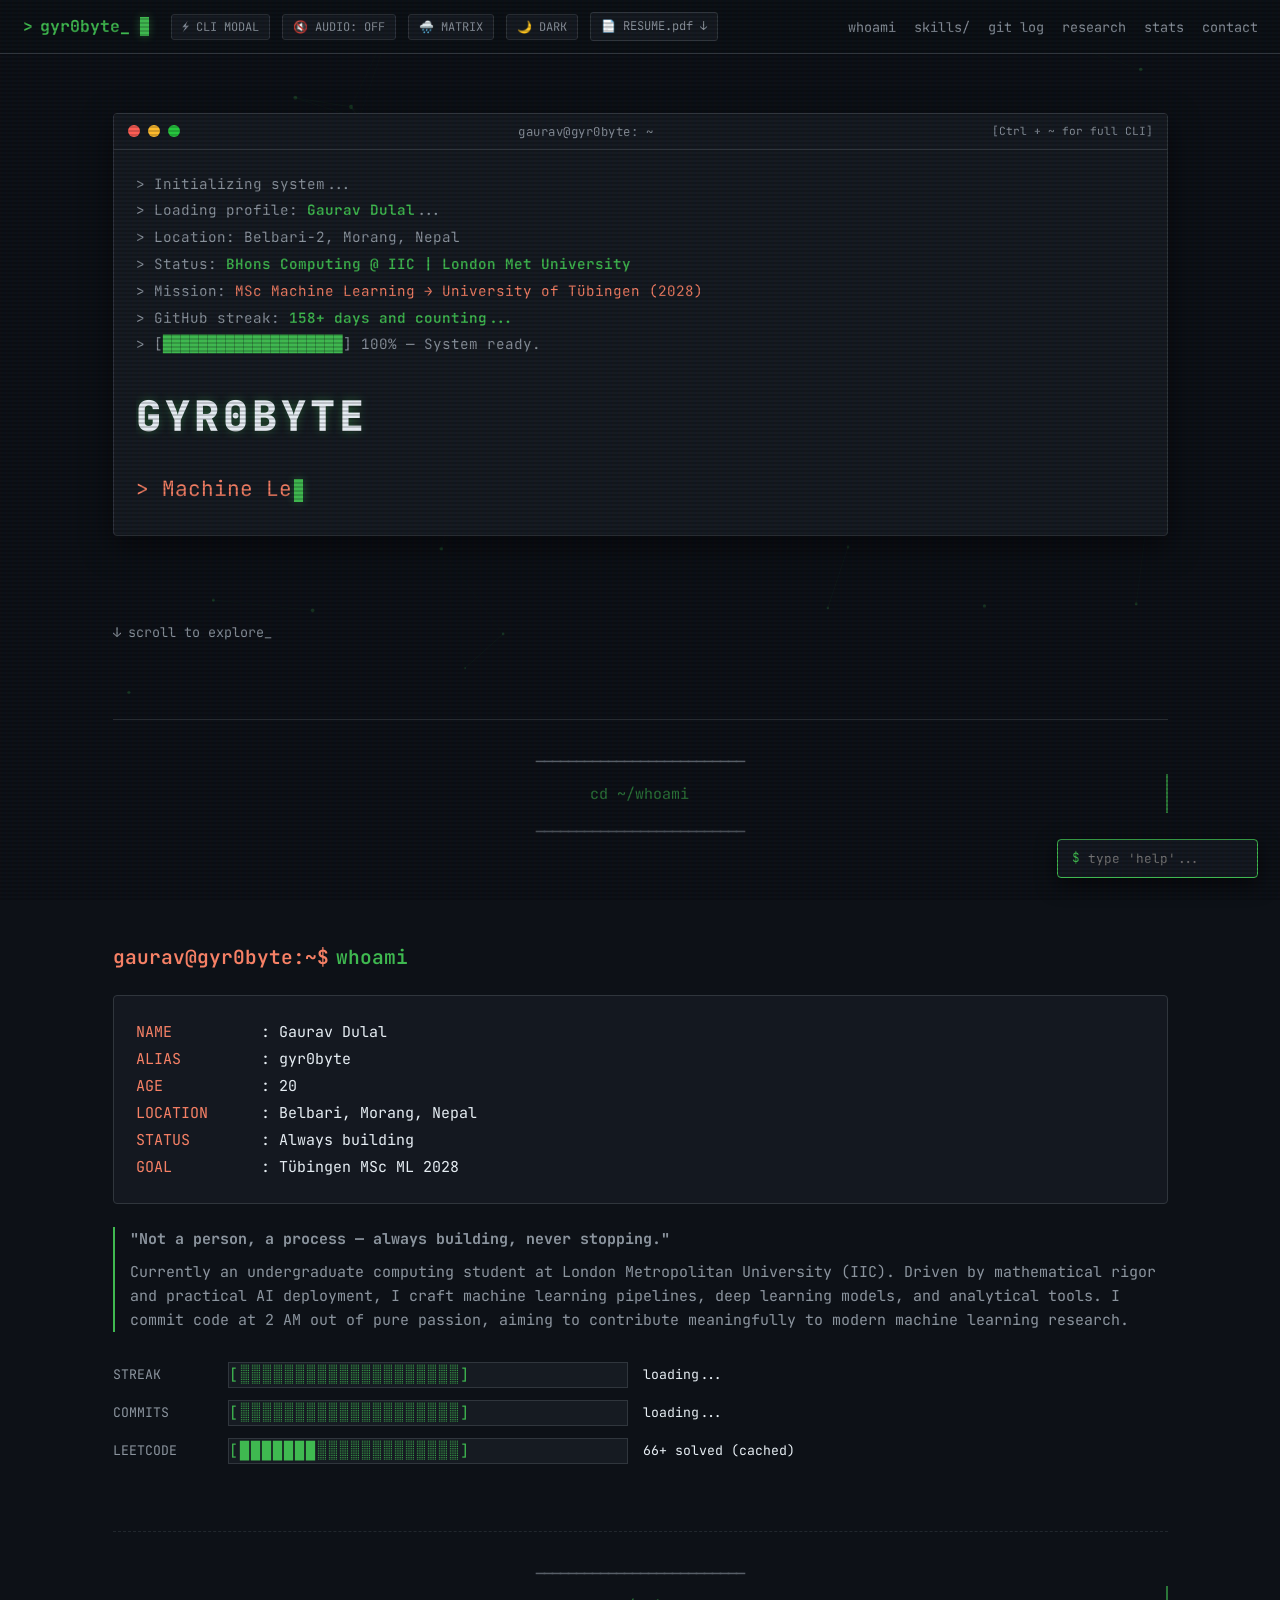
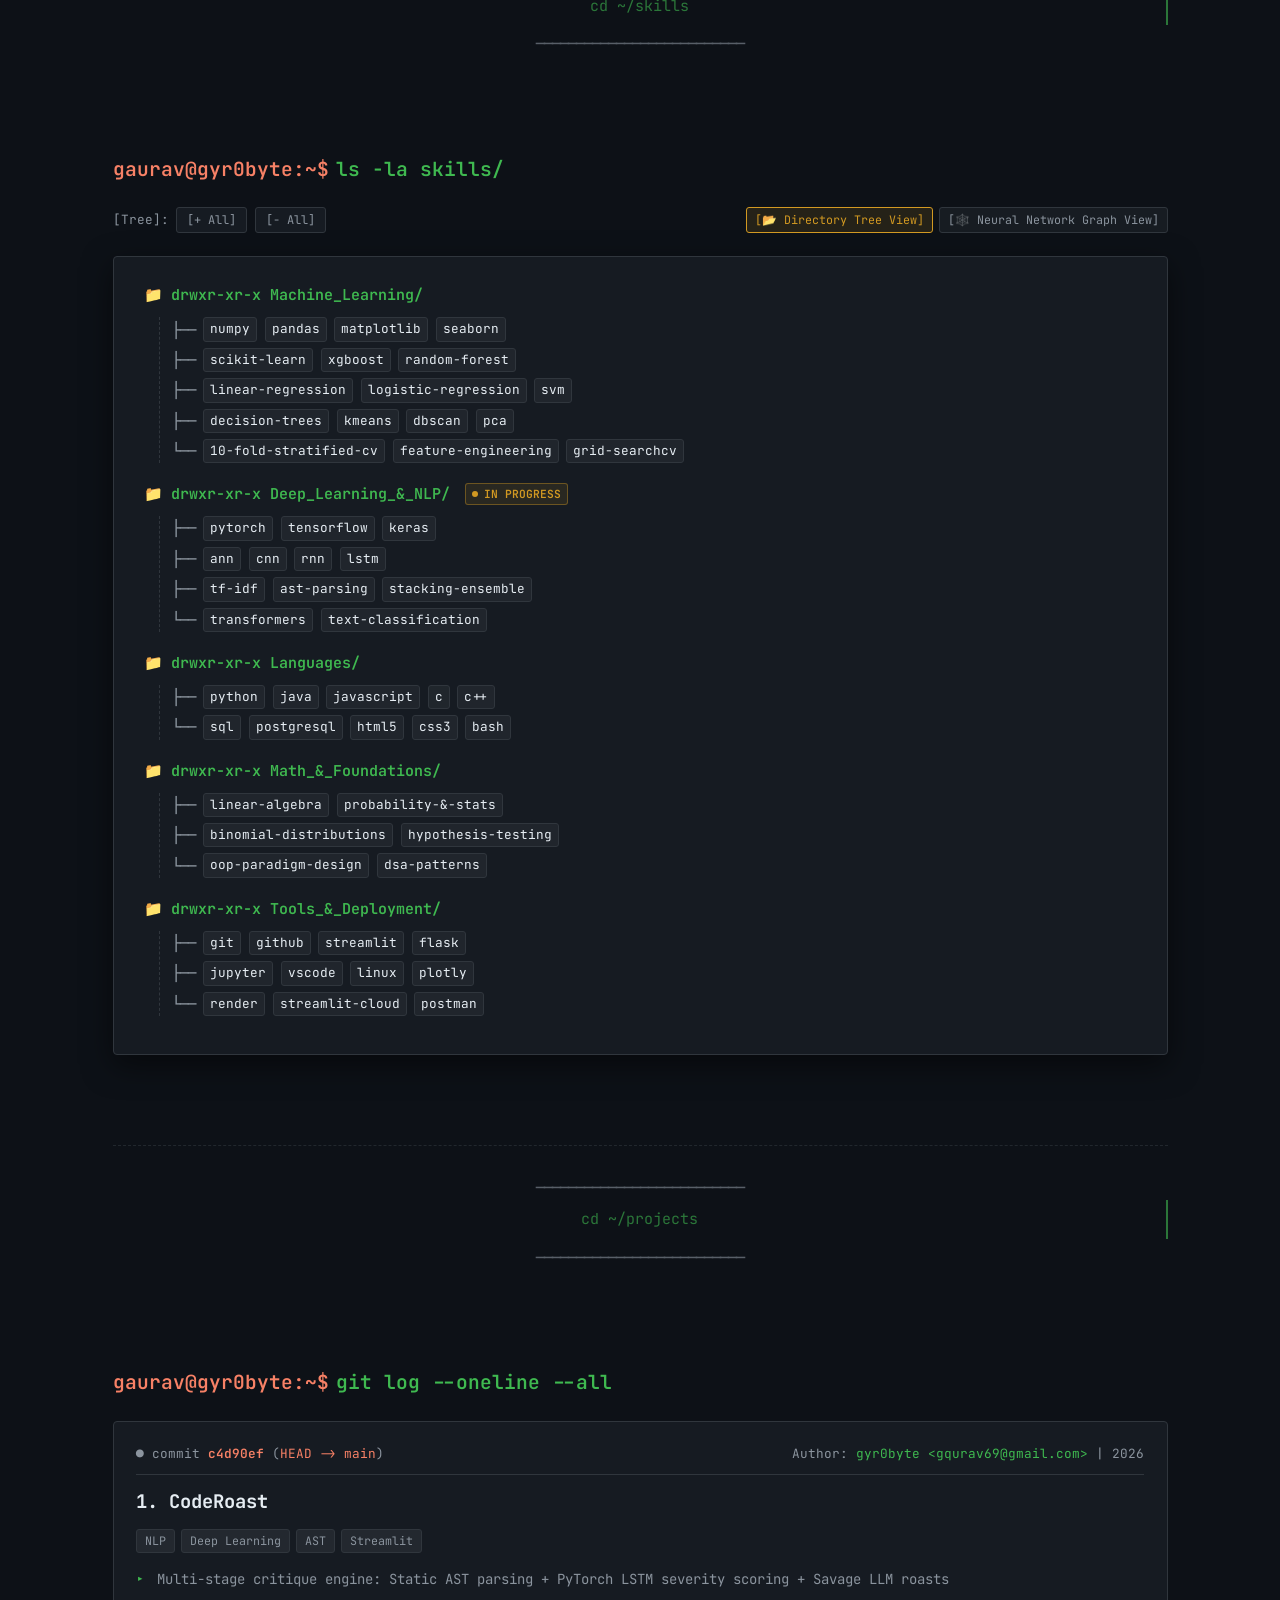
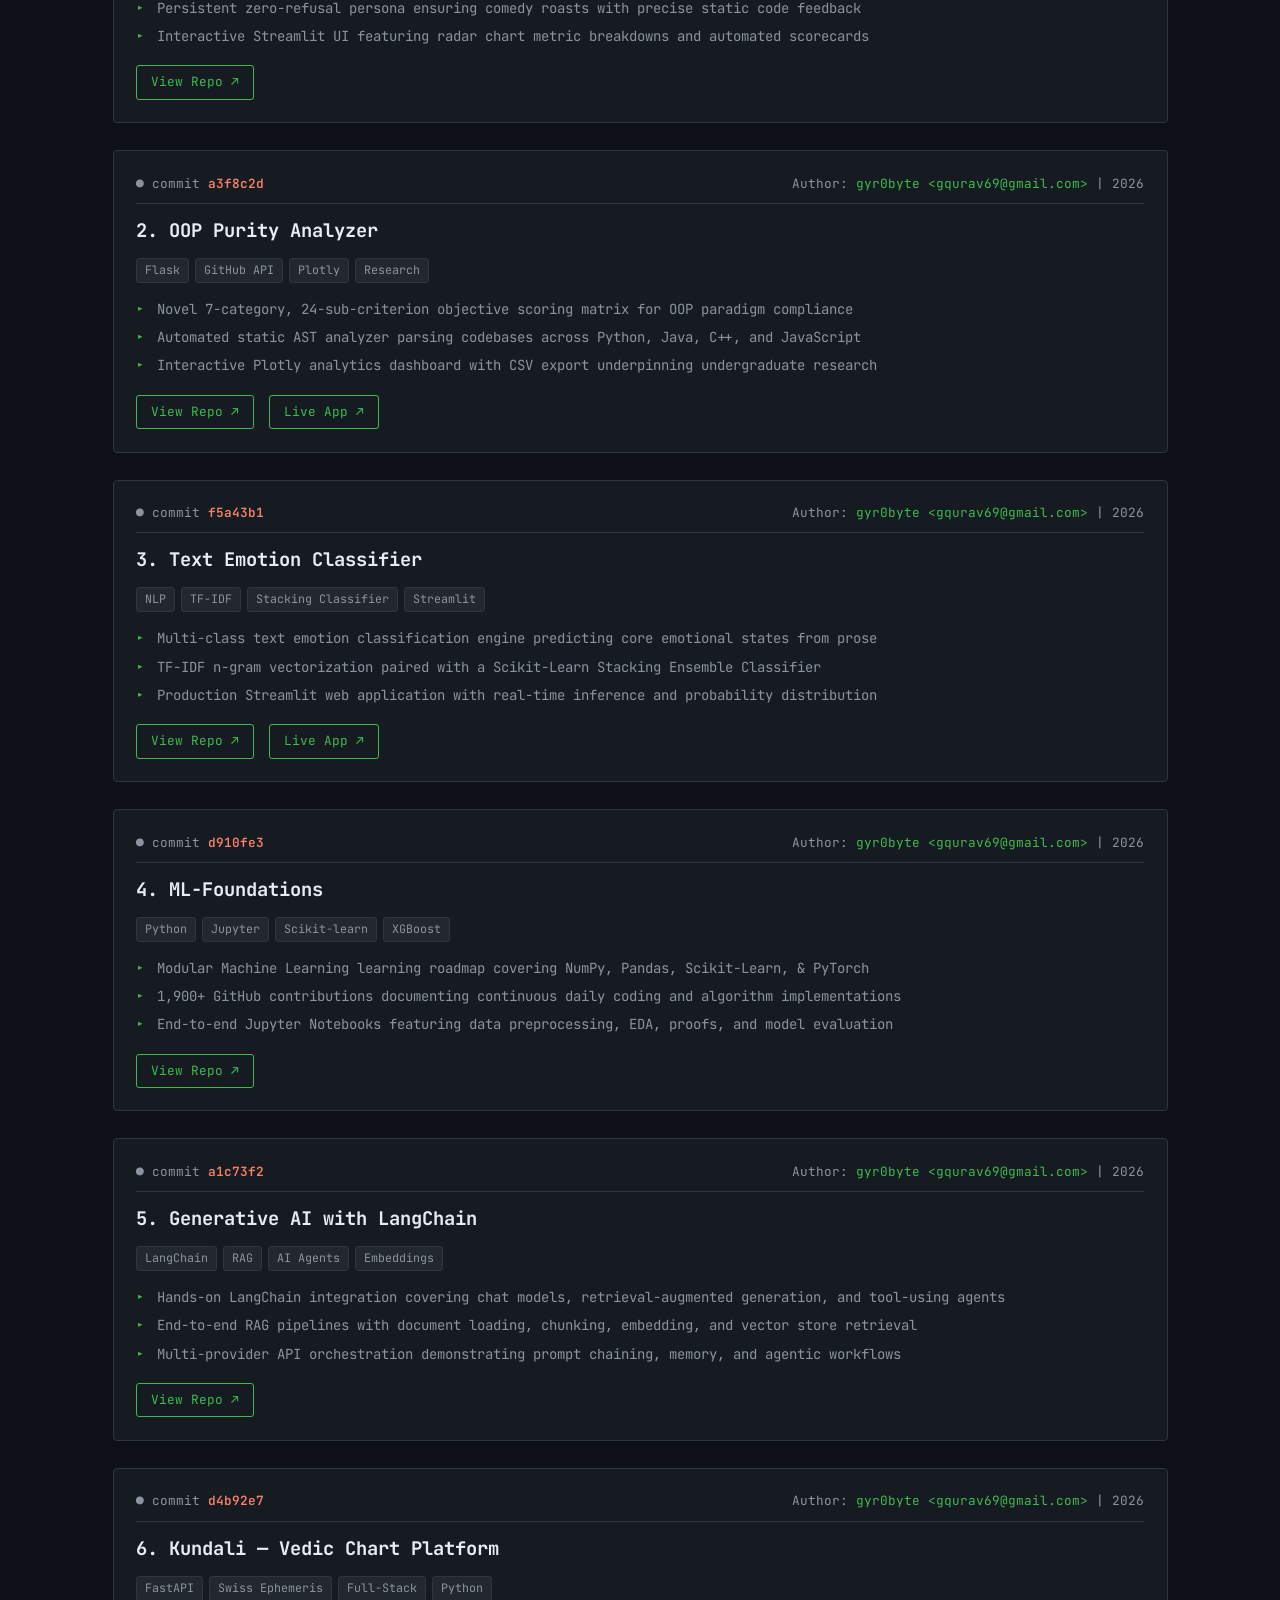
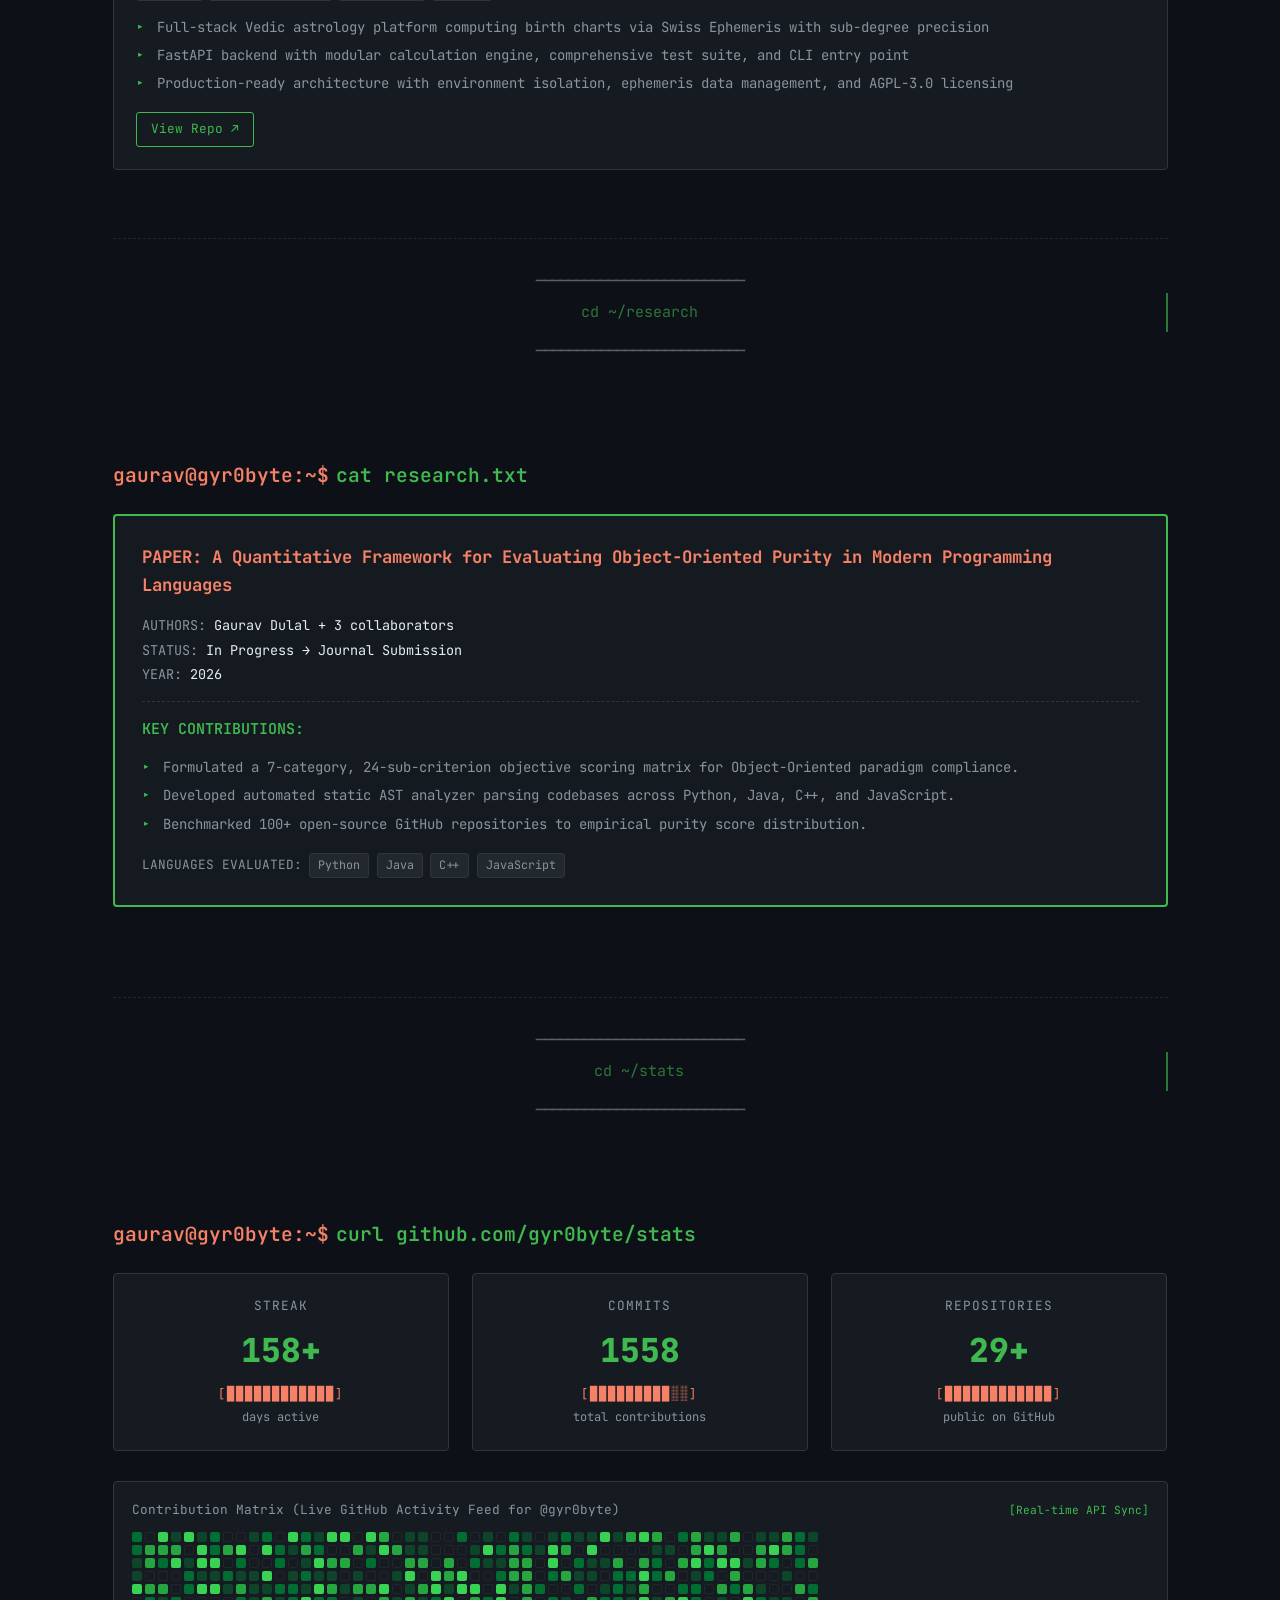
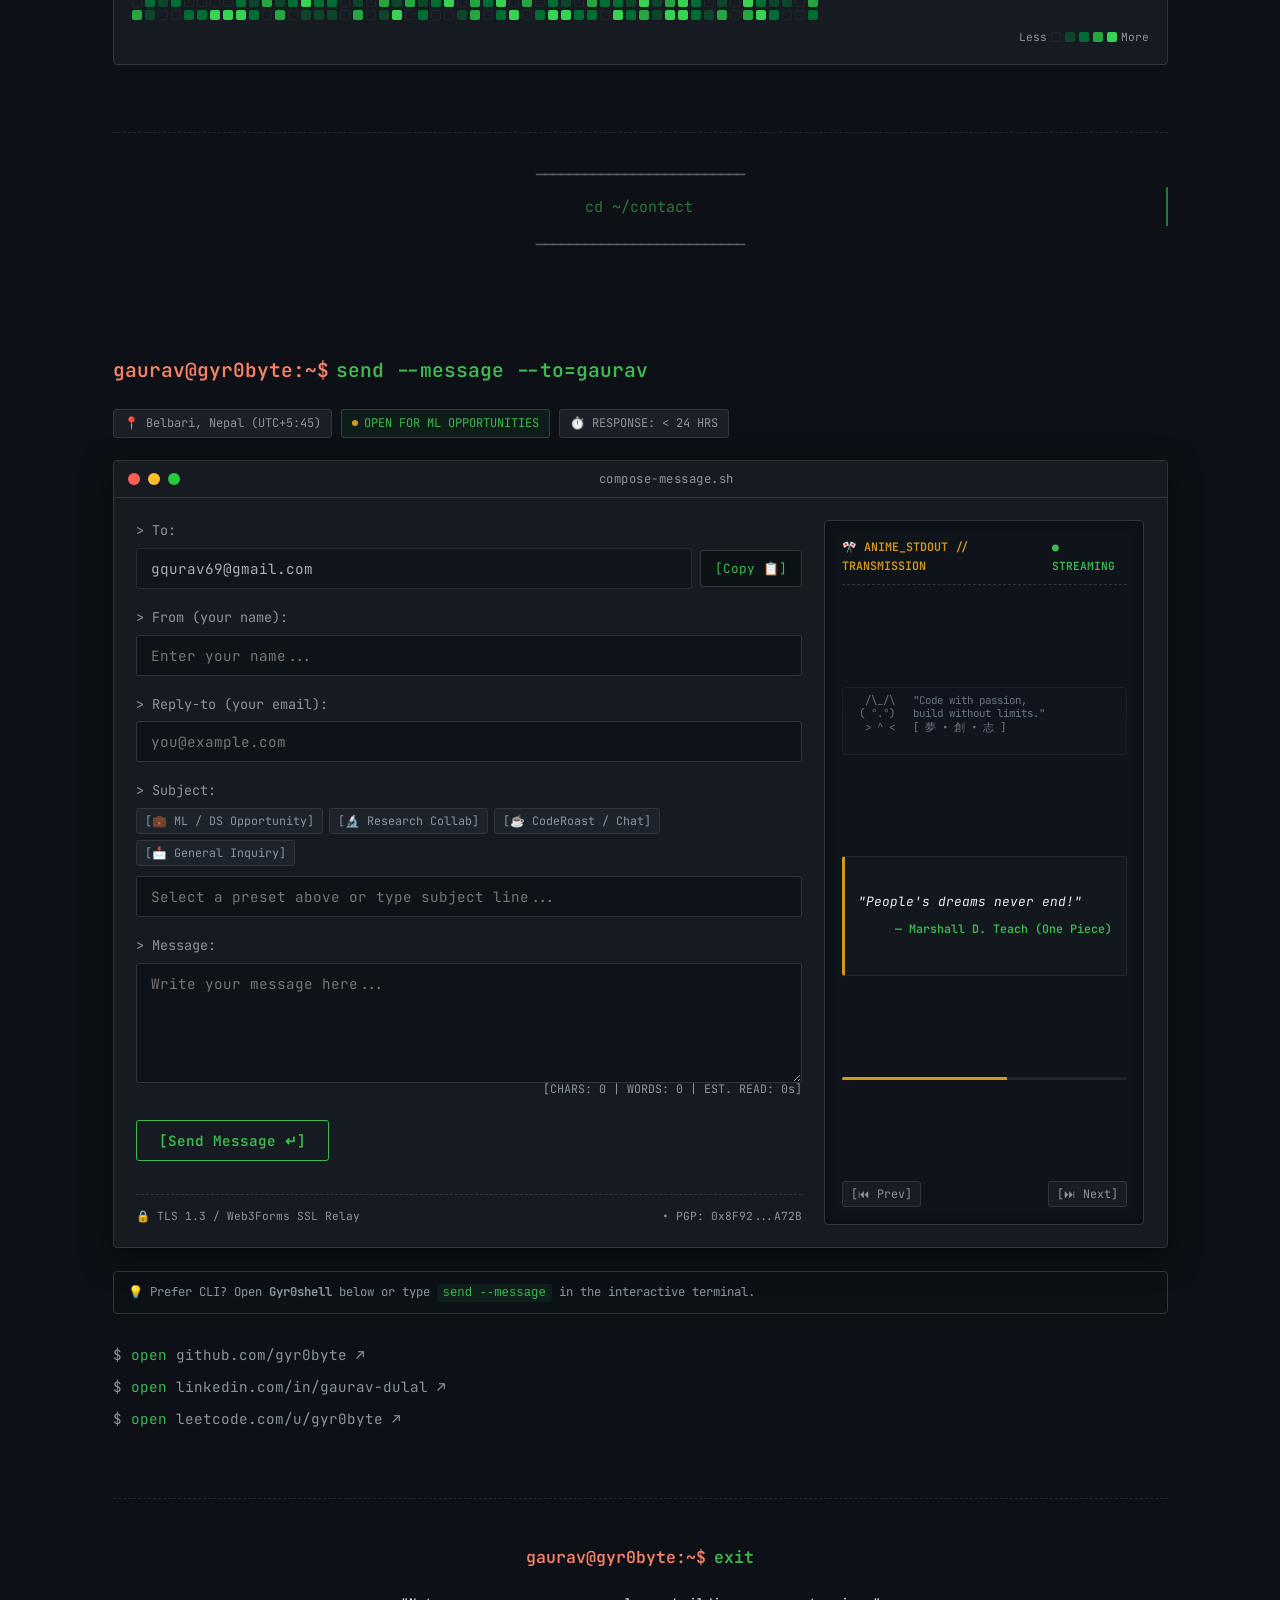
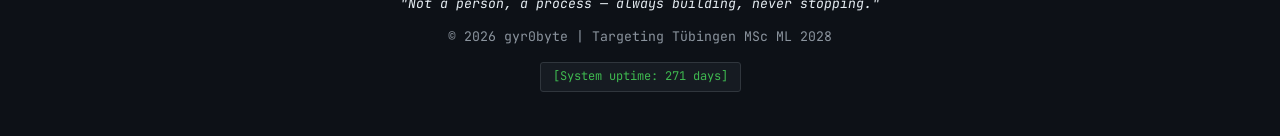
==== index.html @ c27dc35f "feat: add theme toggle buttons, dynamic age, and featured project classes in index.html" ====
﻿<!DOCTYPE html>
<html lang="en">
<head>
    <meta charset="UTF-8">
    <meta name="viewport" content="width=device-width, initial-scale=1.0">
    <title>Gaurav Dulal (gyr0byte) | Machine Learning Engineer & Researcher</title>
    <meta name="description" content="Modular Terminal/CLI Portfolio of Gaurav Dulal (gyr0byte) — Machine Learning Engineer & Researcher targeting Tübingen MSc ML 2028.">
    <meta name="author" content="Gaurav Dulal">

    <!-- Favicon -->
    <link rel="icon" type="image/svg+xml" href="assets/favicon.svg">

    <!-- Canonical URL -->
    <link rel="canonical" href="https://www.sirjan-dulal.com.np/">

    <!-- Open Graph / Social Meta Tags -->
    <meta property="og:type" content="website">
    <meta property="og:url" content="https://www.sirjan-dulal.com.np/">
    <meta property="og:title" content="Gaurav Dulal (gyr0byte) | Machine Learning Engineer & Researcher">
    <meta property="og:description" content="Modular Terminal/CLI Portfolio of Gaurav Dulal (gyr0byte) — Machine Learning Engineer & Researcher targeting Tübingen MSc ML 2028.">
    <meta property="og:image" content="https://www.sirjan-dulal.com.np/assets/og-preview.png">
    <meta property="og:image:width" content="1200">
    <meta property="og:image:height" content="630">

    <meta name="twitter:card" content="summary_large_image">
    <meta name="twitter:title" content="Gaurav Dulal (gyr0byte) | Machine Learning Engineer & Researcher">
    <meta name="twitter:description" content="Modular Terminal/CLI Portfolio of Gaurav Dulal (gyr0byte) — Machine Learning Engineer & Researcher targeting Tübingen MSc ML 2028.">
    <meta name="twitter:image" content="https://www.sirjan-dulal.com.np/assets/og-preview.png">
    <!-- Google Fonts -->
    <link rel="preconnect" href="https://fonts.googleapis.com">
    <link rel="preconnect" href="https://fonts.gstatic.com" crossorigin>
    <link href="https://fonts.googleapis.com/css2?family=Fira+Code:wght@300;400;500;600;700&family=JetBrains+Mono:wght@300;400;500;600;700;800&display=swap" rel="stylesheet">

    <!-- Modular CSS Stylesheets -->
    <link rel="stylesheet" href="css/main.css">

    <!-- JSON-LD Structured Data (Schema.org Person) for Google Knowledge Graph & AI Crawlers -->
    <script type="application/ld+json">
    {
      "@context": "https://schema.org",
      "@type": "Person",
      "name": "Gaurav Dulal",
      "alternateName": "gyr0byte",
      "url": "https://www.sirjan-dulal.com.np/",
      "image": "https://www.sirjan-dulal.com.np/assets/og-preview.png",
      "jobTitle": "Machine Learning Engineer & Researcher",
      "worksFor": {
        "@type": "EducationalOrganization",
        "name": "Itahari International College / London Metropolitan University"
      },
      "almaMater": {
        "@type": "EducationalOrganization",
        "name": "London Metropolitan University"
      },
      "sameAs": [
        "https://www.sirjan-dulal.com.np/",
        "https://github.com/gyr0byte",
        "https://linkedin.com/in/gaurav-dulal"
      ],
      "knowsAbout": [
        "Machine Learning",
        "Deep Learning",
        "Natural Language Processing",
        "PyTorch",
        "Python",
        "Scikit-Learn",
        "Stacking Ensembles",
        "Abstract Syntax Tree Parsing",
        "Object-Oriented Programming Purity Analysis"
      ],
      "knowsLanguage": ["English", "Nepali"],
      "description": "Gaurav Dulal (gyr0byte) is a Machine Learning Engineer and Researcher targeting the MSc Machine Learning program at the University of Tübingen (2028)."
    }
    </script>
</head>
<body>

    <!-- CRT Scanline Effect Overlay -->
    <div class="scanlines"></div>

    <!-- Canvas Layer for Matrix Digital Rain -->
    <canvas id="matrixCanvas"></canvas>

    <!-- Mouse Crosshair Follower -->
    <div class="cursor-follower" id="cursorFollower"></div>

    <!-- Navigation Header -->
    <header class="nav-header">
        <div class="nav-left">
            <a href="#hero" class="nav-logo">
                <span>&gt;</span> gyr0byte_<span class="blink-cursor"></span>
            </a>

            <!-- Extra Navigation Controls -->
            <div class="nav-controls">
                <button class="nav-btn" onclick="toggleTerminalModal()" title="Press Ctrl + ~">
                    ⚡ CLI MODAL
                </button>
                <button class="nav-btn" id="soundToggleBtn" onclick="toggleAudio()">
                    🔇 AUDIO: OFF
                </button>
                <button class="nav-btn" onclick="toggleMatrix()">
                    🌧️ MATRIX
                </button>
                <button class="nav-btn" id="themeToggleBtn" onclick="toggleThemeMode()" title="Toggle Light/Dark">
                    🌙 DARK
                </button>
                <a href="resume/Gaurav_Dulal_Resume.pdf" target="_blank" class="nav-btn" style="text-decoration: none;">
                    📄 RESUME.pdf ↓
                </a>
            </div>
        </div>

        <button class="nav-toggle" id="navToggle" aria-label="Toggle navigation">≡ MENU</button>

        <ul class="nav-links" id="navLinks">
            <!-- Mobile Extra Controls (hidden on desktop) -->
            <li class="mobile-nav-controls" style="display: none;">
                <button class="nav-btn" onclick="toggleTerminalModal()">⚡ CLI</button>
                <button class="nav-btn" id="soundToggleBtnMobile" onclick="toggleAudio()">🔇 AUDIO</button>
                <button class="nav-btn" onclick="toggleMatrix()">🌧️ MATRIX</button>
                <button class="nav-btn" id="themeToggleBtnMobile" onclick="toggleThemeMode()">🌙 THEME</button>
                <a href="resume/Gaurav_Dulal_Resume.pdf" target="_blank" class="nav-btn" style="text-decoration: none;">📄 RESUME</a>
            </li>
            <li><a href="#whoami" class="active">whoami</a></li>
            <li><a href="#skills">skills/</a></li>
            <li><a href="#projects">git log</a></li>
            <li><a href="#research">research</a></li>
            <li><a href="#stats">stats</a></li>
            <li><a href="#contact">contact</a></li>
        </ul>
    </header>

    <main class="container">

        <!-- SECTION 1: HERO / BOOT SEQUENCE -->
        <section id="hero">
            <canvas id="particleCanvas" style="position: absolute; top: 0; left: 0; width: 100%; height: 100%; z-index: -1; pointer-events: none; opacity: 0.6;"></canvas>
            <div class="terminal-window">
                <div class="terminal-header">
                    <div class="terminal-dots">
                        <span class="dot red" onclick="toggleTerminalModal()" title="Launch Terminal Modal"></span>
                        <span class="dot yellow" onclick="toggleMatrix()" title="Toggle Matrix Rain"></span>
                        <span class="dot green" onclick="toggleAudio()" title="Toggle Sound"></span>
                    </div>
                    <span class="terminal-title">gaurav@gyr0byte: ~</span>
                    <span class="cli-hint" style="font-size: 0.75rem; color: var(--secondary-text);">[Ctrl + ~ for full CLI]</span>
                </div>
                <div class="terminal-body">
                    <!-- Boot Sequence Output -->
                    <div class="boot-sequence" id="bootSequence">
                        <!-- Boot sequence lines populated dynamically via JS -->
                    </div>

                    <!-- SEO: Visually-hidden semantic H1 for crawlers & AI models -->
                    <h1 class="sr-only">Gaurav Dulal (gyr0byte) — Machine Learning Engineer & Researcher from Belbari, Nepal</h1>

                    <!-- ASCII Glitch Header (decorative, visible to users) -->
                    <div class="ascii-banner-container" id="asciiContainer" style="display: none;">
                        <span class="glitch-title" aria-hidden="true" data-text="GYR0BYTE">GYR0BYTE</span>
                    </div>

                    <!-- Dynamic Role Switcher -->
                    <div class="role-wrapper" id="roleWrapper" style="display: none;">
                        <span class="prompt-symbol">&gt; </span><span id="roleText"></span><span class="blink-cursor"></span>
                    </div>
                </div>
            </div>

            <!-- SEO: Fallback content for crawlers / JS-disabled browsers -->
            <noscript>
                <div style="padding: 1.5rem; color: #E6EDF3; font-family: 'JetBrains Mono', monospace; font-size: 0.95rem; line-height: 1.7;">
                    <p><strong>Gaurav Dulal</strong> (also known as <strong>gyr0byte</strong>) is a Machine Learning Engineer and Researcher based in Belbari, Morang, Nepal.</p>
                    <p>Currently pursuing BHons Computing at Itahari International College (London Metropolitan University), targeting the MSc Machine Learning program at the University of Tübingen, Germany (2028 cohort).</p>
                    <p>Core expertise: Python, PyTorch, Scikit-Learn, XGBoost, NLP (TF-IDF, LSTM, Transformers, AST Parsing), Stacking Ensembles, and applied deep learning research.</p>
                    <p>Contact: <a href="mailto:gqurav69@gmail.com" style="color: #3FB950;">gqurav69@gmail.com</a> | <a href="https://github.com/gyr0byte" style="color: #58A6FF;">GitHub</a> | <a href="https://www.linkedin.com/in/gaurav-dulal-66b7b4370/" style="color: #58A6FF;">LinkedIn</a></p>
                </div>
            </noscript>

            <div class="scroll-down-hint">
                <span>↓</span> <span>scroll to explore_</span>
            </div>
        </section>


        <!-- SECTION 2: ABOUT / WHOAMI -->
        <div class="section-divider"><span>cd ~/whoami</span></div>
        <section id="whoami">
            <div class="command-header">
                <span class="prompt-user">gaurav@gyr0byte:~$</span>
                <span>whoami</span>
            </div>

            <div class="whoami-box">
                <div class="whoami-row">
                    <span class="whoami-label">NAME</span>
                    <span class="whoami-val">: Gaurav Dulal</span>
                </div>
                <div class="whoami-row">
                    <span class="whoami-label">ALIAS</span>
                    <span class="whoami-val">: gyr0byte</span>
                </div>
                <div class="whoami-row">
                    <span class="whoami-label">AGE</span>
                    <span class="whoami-val" id="dynamicAge">: 20</span>
                </div>
                <div class="whoami-row">
                    <span class="whoami-label">LOCATION</span>
                    <span class="whoami-val">: Belbari, Morang, Nepal</span>
                </div>
                <div class="whoami-row">
                    <span class="whoami-label">STATUS</span>
                    <span class="whoami-val">: Always building</span>
                </div>
                <div class="whoami-row">
                    <span class="whoami-label">GOAL</span>
                    <span class="whoami-val">: Tübingen MSc ML 2028</span>
                </div>
            </div>

            <div class="whoami-bio">
                <p><strong>"Not a person, a process — always building, never stopping."</strong></p>
                <p style="margin-top: 0.6rem;">
                    Currently an undergraduate computing student at London Metropolitan University (IIC). Driven by mathematical rigor and practical AI deployment, I craft machine learning pipelines, deep learning models, and analytical tools. I commit code at 2 AM out of pure passion, aiming to contribute meaningfully to modern machine learning research.
                </p>
            </div>

            <!-- GitHub Stats Progress Bars (LIVE) -->
            <div class="stats-bars">
                <div class="bar-row">
                    <span class="bar-label">STREAK</span>
                    <div class="bar-track" id="whoamiStreakBar">[░░░░░░░░░░░░░░░░░░░░]</div>
                    <span class="bar-text" id="whoamiStreakVal">loading...</span>
                </div>
                <div class="bar-row">
                    <span class="bar-label">COMMITS</span>
                    <div class="bar-track" id="whoamiCommitsBar">[░░░░░░░░░░░░░░░░░░░░]</div>
                    <span class="bar-text" id="whoamiCommitsVal">loading...</span>
                </div>
                <div class="bar-row">
                    <span class="bar-label">LEETCODE</span>
                    <div class="bar-track" id="whoamiLeetcodeBar">[░░░░░░░░░░░░░░░░░░░░]</div>
                    <span class="bar-text" id="whoamiLeetcodeVal">loading...</span>
                </div>
            </div>
        </section>


        <!-- SECTION 3: SKILLS / ls -la skills/ -->
        <div class="section-divider"><span>cd ~/skills</span></div>
        <section id="skills">
            <div class="command-header">
                <span class="prompt-user">gaurav@gyr0byte:~$</span>
                <span>ls -la skills/</span>
            </div>

            <div class="skills-controls" style="display: flex; gap: 0.5rem; margin-bottom: 1rem; flex-wrap: wrap; align-items: center; justify-content: space-between;">
                <div style="display: flex; gap: 0.5rem; align-items: center;">
                    <span class="skills-controls-hint" style="color: var(--secondary-text); font-size: 0.85rem;">[Tree]:</span>
                    <button class="nav-btn" onclick="expandAllSkills()">[+ All]</button>
                    <button class="nav-btn" onclick="collapseAllSkills()">[- All]</button>
                </div>
                <div class="skills-view-toggle" style="display: flex; gap: 0.4rem;">
                    <button class="chip-btn active" id="btnViewTree" onclick="switchSkillsView('tree')">[📂 Directory Tree View]</button>
                    <button class="chip-btn" id="btnViewGraph" onclick="switchSkillsView('graph')">[🕸️ Neural Network Graph View]</button>
                </div>
            </div>

            <div class="terminal-window">
                <div class="terminal-body">
                    <ul class="skills-tree">
                        <!-- Machine Learning -->
                        <li class="dir-item">
                            <div class="dir-header" onclick="toggleDir(this)">
                                <span>📁</span> <span>drwxr-xr-x Machine_Learning/</span>
                            </div>
                            <div class="dir-contents">
                                <div class="file-line">├── <span class="tech-item">numpy</span> <span class="tech-item">pandas</span> <span class="tech-item">matplotlib</span> <span class="tech-item">seaborn</span></div>
                                <div class="file-line">├── <span class="tech-item">scikit-learn</span> <span class="tech-item">xgboost</span> <span class="tech-item">random-forest</span></div>
                                <div class="file-line">├── <span class="tech-item">linear-regression</span> <span class="tech-item">logistic-regression</span> <span class="tech-item">svm</span></div>
                                <div class="file-line">├── <span class="tech-item">decision-trees</span> <span class="tech-item">kmeans</span> <span class="tech-item">dbscan</span> <span class="tech-item">pca</span></div>
                                <div class="file-line">└── <span class="tech-item">10-fold-stratified-cv</span> <span class="tech-item">feature-engineering</span> <span class="tech-item">grid-searchcv</span></div>
                            </div>
                        </li>

                        <!-- Deep Learning & NLP -->
                        <li class="dir-item">
                            <div class="dir-header" onclick="toggleDir(this)">
                                <span>📁</span> <span>drwxr-xr-x Deep_Learning_&_NLP/</span>
                                <span class="badge-in-progress"><span class="pulse-dot"></span>IN PROGRESS</span>
                            </div>
                            <div class="dir-contents">
                                <div class="file-line">├── <span class="tech-item">pytorch</span> <span class="tech-item">tensorflow</span> <span class="tech-item">keras</span></div>
                                <div class="file-line">├── <span class="tech-item">ann</span> <span class="tech-item">cnn</span> <span class="tech-item">rnn</span> <span class="tech-item">lstm</span></div>
                                <div class="file-line">├── <span class="tech-item">tf-idf</span> <span class="tech-item">ast-parsing</span> <span class="tech-item">stacking-ensemble</span></div>
                                <div class="file-line">└── <span class="tech-item">transformers</span> <span class="tech-item">text-classification</span></div>
                            </div>
                        </li>

                        <!-- Languages -->
                        <li class="dir-item">
                            <div class="dir-header" onclick="toggleDir(this)">
                                <span>📁</span> <span>drwxr-xr-x Languages/</span>
                            </div>
                            <div class="dir-contents">
                                <div class="file-line">├── <span class="tech-item">python</span> <span class="tech-item">java</span> <span class="tech-item">javascript</span> <span class="tech-item">c</span> <span class="tech-item">c++</span></div>
                                <div class="file-line">└── <span class="tech-item">sql</span> <span class="tech-item">postgresql</span> <span class="tech-item">html5</span> <span class="tech-item">css3</span> <span class="tech-item">bash</span></div>
                            </div>
                        </li>

                        <!-- Math & Foundations -->
                        <li class="dir-item">
                            <div class="dir-header" onclick="toggleDir(this)">
                                <span>📁</span> <span>drwxr-xr-x Math_&_Foundations/</span>
                            </div>
                            <div class="dir-contents">
                                <div class="file-line">├── <span class="tech-item">linear-algebra</span> <span class="tech-item">probability-&-stats</span></div>
                                <div class="file-line">├── <span class="tech-item">binomial-distributions</span> <span class="tech-item">hypothesis-testing</span></div>
                                <div class="file-line">└── <span class="tech-item">oop-paradigm-design</span> <span class="tech-item">dsa-patterns</span></div>
                            </div>
                        </li>

                        <!-- Tools & Deployment -->
                        <li class="dir-item">
                            <div class="dir-header" onclick="toggleDir(this)">
                                <span>📁</span> <span>drwxr-xr-x Tools_&_Deployment/</span>
                            </div>
                            <div class="dir-contents">
                                <div class="file-line">├── <span class="tech-item">git</span> <span class="tech-item">github</span> <span class="tech-item">streamlit</span> <span class="tech-item">flask</span></div>
                                <div class="file-line">├── <span class="tech-item">jupyter</span> <span class="tech-item">vscode</span> <span class="tech-item">linux</span> <span class="tech-item">plotly</span></div>
                                <div class="file-line">└── <span class="tech-item">render</span> <span class="tech-item">streamlit-cloud</span> <span class="tech-item">postman</span></div>
                            </div>
                        </li>
                    </ul>

                    <!-- Neural Network Graph View Container -->
                    <div id="skillsGraphContainer" style="display: none; position: relative; width: 100%;">
                        <div class="skills-graph-header" style="display: flex; justify-content: space-between; align-items: center; margin-bottom: 0.8rem; font-size: 0.8rem; color: var(--secondary-text); border-bottom: 1px dashed var(--border); padding-bottom: 0.5rem;">
                            <span>🕸️ NEURAL_SKILL_GRAPH v1.0 (Interactive Nodes — Hover & Drag)</span>
                            <span>● LIVE SIMULATION</span>
                        </div>
                        <canvas id="skillsGraphCanvas" style="width: 100%; height: 420px; display: block; background: rgba(13, 17, 23, 0.6); border-radius: 4px; border: 1px solid var(--border);"></canvas>
                        <div class="skills-graph-legend" style="display: flex; gap: 1rem; flex-wrap: wrap; margin-top: 0.8rem; font-size: 0.75rem; color: var(--secondary-text); font-family: var(--font-mono); justify-content: center;">
                            <span><span style="color: #2ea44f;">●</span> Machine Learning</span>
                            <span><span style="color: #d29922;">●</span> Deep Learning & NLP</span>
                            <span><span style="color: #58a6ff;">●</span> Languages</span>
                            <span><span style="color: #bc8cff;">●</span> Math & Architecture</span>
                            <span><span style="color: #f0883e;">●</span> Tools & Deployment</span>
                            <span><span style="color: var(--amber-yellow);">⚡</span> In-Progress Node</span>
                        </div>
                    </div>
                </div>
            </div>
        </section>


        <!-- SECTION 4: PROJECTS / git log -->
        <div class="section-divider"><span>cd ~/projects</span></div>
        <section id="projects">
            <div class="command-header">
                <span class="prompt-user">gaurav@gyr0byte:~$</span>
                <span>git log --oneline --all</span>
            </div>

            <div class="projects-grid">

                <!-- Project 1: CodeRoast -->
                <article class="commit-card featured">
                    <div class="commit-meta">
                        <div>● commit <span class="commit-hash" onclick="copyCommitHash('c4d90ef')" title="Click to copy hash">c4d90ef</span> (<span style="color: var(--accent-orange);">HEAD -&gt; main</span>)</div>
                        <div>Author: <span class="commit-author">gyr0byte &lt;gqurav69@gmail.com&gt;</span> | 2026</div>
                    </div>
                    <div class="project-title-row">
                        <h3 class="project-name">1. CodeRoast</h3>
                    </div>
                    <div class="tech-tags">
                        <span class="tag">NLP</span>
                        <span class="tag">Deep Learning</span>
                        <span class="tag">AST</span>
                        <span class="tag">Streamlit</span>
                    </div>
                    <ul class="bullets-list">
                        <li>Multi-stage critique engine: Static AST parsing + PyTorch LSTM severity scoring + Savage LLM roasts</li>
                        <li>Persistent zero-refusal persona ensuring comedy roasts with precise static code feedback</li>
                        <li>Interactive Streamlit UI featuring radar chart metric breakdowns and automated scorecards</li>
                    </ul>
                    <div class="project-links">
                        <a href="https://github.com/gyr0byte/CodeRoast" target="_blank" rel="noopener" class="btn-link">View Repo ↗</a>
                    </div>
                </article>

                <!-- Project 2: OOP Purity Analyzer -->
                <article class="commit-card featured">
                    <div class="commit-meta">
                        <div>● commit <span class="commit-hash" onclick="copyCommitHash('a3f8c2d')" title="Click to copy hash">a3f8c2d</span></div>
                        <div>Author: <span class="commit-author">gyr0byte &lt;gqurav69@gmail.com&gt;</span> | 2026</div>
                    </div>
                    <div class="project-title-row">
                        <h3 class="project-name">2. OOP Purity Analyzer</h3>
                    </div>
                    <div class="tech-tags">
                        <span class="tag">Flask</span>
                        <span class="tag">GitHub API</span>
                        <span class="tag">Plotly</span>
                        <span class="tag">Research</span>
                    </div>
                    <ul class="bullets-list">
                        <li>Novel 7-category, 24-sub-criterion objective scoring matrix for OOP paradigm compliance</li>
                        <li>Automated static AST analyzer parsing codebases across Python, Java, C++, and JavaScript</li>
                        <li>Interactive Plotly analytics dashboard with CSV export underpinning undergraduate research</li>
                    </ul>
                    <div class="project-links">
                        <a href="https://github.com/gyr0byte/OOP_Purity_Analyzer" target="_blank" rel="noopener" class="btn-link">View Repo ↗</a>
                        <a href="https://oop-purity-analyzer-1.onrender.com" target="_blank" rel="noopener" class="btn-link">Live App ↗</a>
                    </div>
                </article>

                <!-- Project 3: Sentimental Analysis -->
                <article class="commit-card">
                    <div class="commit-meta">
                        <div>● commit <span class="commit-hash" onclick="copyCommitHash('f5a43b1')" title="Click to copy hash">f5a43b1</span></div>
                        <div>Author: <span class="commit-author">gyr0byte &lt;gqurav69@gmail.com&gt;</span> | 2026</div>
                    </div>
                    <div class="project-title-row">
                        <h3 class="project-name">3. Text Emotion Classifier</h3>
                    </div>
                    <div class="tech-tags">
                        <span class="tag">NLP</span>
                        <span class="tag">TF-IDF</span>
                        <span class="tag">Stacking Classifier</span>
                        <span class="tag">Streamlit</span>
                    </div>
                    <ul class="bullets-list">
                        <li>Multi-class text emotion classification engine predicting core emotional states from prose</li>
                        <li>TF-IDF n-gram vectorization paired with a Scikit-Learn Stacking Ensemble Classifier</li>
                        <li>Production Streamlit web application with real-time inference and probability distribution</li>
                    </ul>
                    <div class="project-links">
                        <a href="https://github.com/gyr0byte/Sentimental_Analysis" target="_blank" rel="noopener" class="btn-link">View Repo ↗</a>
                        <a href="https://sentiment-analysis-me.streamlit.app/" target="_blank" rel="noopener" class="btn-link">Live App ↗</a>
                    </div>
                </article>

                <!-- Project 4: ML-Foundations -->
                <article class="commit-card">
                    <div class="commit-meta">
                        <div>● commit <span class="commit-hash" onclick="copyCommitHash('d910fe3')" title="Click to copy hash">d910fe3</span></div>
                        <div>Author: <span class="commit-author">gyr0byte &lt;gqurav69@gmail.com&gt;</span> | 2026</div>
                    </div>
                    <div class="project-title-row">
                        <h3 class="project-name">4. ML-Foundations</h3>
                    </div>
                    <div class="tech-tags">
                        <span class="tag">Python</span>
                        <span class="tag">Jupyter</span>
                        <span class="tag">Scikit-learn</span>
                        <span class="tag">XGBoost</span>
                    </div>
                    <ul class="bullets-list">
                        <li>Modular Machine Learning learning roadmap covering NumPy, Pandas, Scikit-Learn, & PyTorch</li>
                        <li>1,900+ GitHub contributions documenting continuous daily coding and algorithm implementations</li>
                        <li>End-to-end Jupyter Notebooks featuring data preprocessing, EDA, proofs, and model evaluation</li>
                    </ul>
                    <div class="project-links">
                        <a href="https://github.com/gyr0byte/ML-Foundations" target="_blank" rel="noopener" class="btn-link">View Repo ↗</a>
                    </div>
                </article>

                <!-- Project 5: Generative-AI -->
                <article class="commit-card">
                    <div class="commit-meta">
                        <div>&#x25CF; commit <span class="commit-hash" onclick="copyCommitHash('a1c73f2')" title="Click to copy hash">a1c73f2</span></div>
                        <div>Author: <span class="commit-author">gyr0byte &lt;gqurav69@gmail.com&gt;</span> | 2026</div>
                    </div>
                    <div class="project-title-row">
                        <h3 class="project-name">5. Generative AI with LangChain</h3>
                    </div>
                    <div class="tech-tags">
                        <span class="tag">LangChain</span>
                        <span class="tag">RAG</span>
                        <span class="tag">AI Agents</span>
                        <span class="tag">Embeddings</span>
                    </div>
                    <ul class="bullets-list">
                        <li>Hands-on LangChain integration covering chat models, retrieval-augmented generation, and tool-using agents</li>
                        <li>End-to-end RAG pipelines with document loading, chunking, embedding, and vector store retrieval</li>
                        <li>Multi-provider API orchestration demonstrating prompt chaining, memory, and agentic workflows</li>
                    </ul>
                    <div class="project-links">
                        <a href="https://github.com/gyr0byte/Generative-AI" target="_blank" rel="noopener" class="btn-link">View Repo &#x2197;</a>
                    </div>
                </article>

                <!-- Project 6: Kundali-SYP -->
                <article class="commit-card">
                    <div class="commit-meta">
                        <div>&#x25CF; commit <span class="commit-hash" onclick="copyCommitHash('d4b92e7')" title="Click to copy hash">d4b92e7</span></div>
                        <div>Author: <span class="commit-author">gyr0byte &lt;gqurav69@gmail.com&gt;</span> | 2026</div>
                    </div>
                    <div class="project-title-row">
                        <h3 class="project-name">6. Kundali &#x2014; Vedic Chart Platform</h3>
                    </div>
                    <div class="tech-tags">
                        <span class="tag">FastAPI</span>
                        <span class="tag">Swiss Ephemeris</span>
                        <span class="tag">Full-Stack</span>
                        <span class="tag">Python</span>
                    </div>
                    <ul class="bullets-list">
                        <li>Full-stack Vedic astrology platform computing birth charts via Swiss Ephemeris with sub-degree precision</li>
                        <li>FastAPI backend with modular calculation engine, comprehensive test suite, and CLI entry point</li>
                        <li>Production-ready architecture with environment isolation, ephemeris data management, and AGPL-3.0 licensing</li>
                    </ul>
                    <div class="project-links">
                        <a href="https://github.com/gyr0byte/Kundali-SYP" target="_blank" rel="noopener" class="btn-link">View Repo &#x2197;</a>
                    </div>
                </article>

            </div>
        </section>

        <!-- SECTION 5: RESEARCH / cat research.txt -->
        <div class="section-divider"><span>cd ~/research</span></div>
        <section id="research">
            <div class="command-header">
                <span class="prompt-user">gaurav@gyr0byte:~$</span>
                <span>cat research.txt</span>
            </div>

            <div class="paper-box">
                <div class="paper-title">
                    PAPER: A Quantitative Framework for Evaluating Object-Oriented Purity in Modern Programming Languages
                </div>
                <div class="paper-meta">
                    <div>AUTHORS: <span>Gaurav Dulal + 3 collaborators</span></div>
                    <div>STATUS: <span>In Progress → Journal Submission</span></div>
                    <div>YEAR: <span>2026</span></div>
                </div>

                <div style="border-top: 1px dashed var(--border); padding-top: 1rem; margin-top: 1rem;">
                    <div style="color: var(--terminal-green); font-weight: 600; margin-bottom: 0.5rem;">KEY CONTRIBUTIONS:</div>
                    <ul class="bullets-list">
                        <li>Formulated a 7-category, 24-sub-criterion objective scoring matrix for Object-Oriented paradigm compliance.</li>
                        <li>Developed automated static AST analyzer parsing codebases across Python, Java, C++, and JavaScript.</li>
                        <li>Benchmarked 100+ open-source GitHub repositories to empirical purity score distribution.</li>
                    </ul>
                </div>

                <div style="margin-top: 1.2rem; display: flex; align-items: center; gap: 0.5rem; flex-wrap: wrap;">
                    <span style="color: var(--secondary-text); font-size: 0.85rem;">LANGUAGES EVALUATED:</span>
                    <span class="tag">Python</span>
                    <span class="tag">Java</span>
                    <span class="tag">C++</span>
                    <span class="tag">JavaScript</span>
                </div>
            </div>
        </section>


        <!-- SECTION 6: GITHUB STATS / curl stats -->
        <div class="section-divider"><span>cd ~/stats</span></div>
        <section id="stats">
            <div class="command-header">
                <div style="display: flex; align-items: center; gap: 0.5rem;">
                    <span class="prompt-user">gaurav@gyr0byte:~$</span>
                    <span>curl github.com/gyr0byte/stats</span>
                </div>
            </div>

            <div class="counter-grid">
                <div class="counter-card">
                    <div class="counter-label">STREAK</div>
                    <div class="counter-val" data-target="158">0</div>
                    <div class="counter-bar">[████████████]</div>
                    <div style="color: var(--secondary-text); font-size: 0.8rem; margin-top: 4px;">days active</div>
                </div>

                <div class="counter-card">
                    <div class="counter-label">COMMITS</div>
                    <div class="counter-val" data-target="1900">0</div>
                    <div class="counter-bar">[█████████░░]</div>
                    <div style="color: var(--secondary-text); font-size: 0.8rem; margin-top: 4px;">total contributions</div>
                </div>

                <div class="counter-card">
                    <div class="counter-label">REPOSITORIES</div>
                    <div class="counter-val" data-target="29">0</div>
                    <div class="counter-bar">[████████████]</div>
                    <div style="color: var(--secondary-text); font-size: 0.8rem; margin-top: 4px;">public on GitHub</div>
                </div>
            </div>

            <!-- GitHub Heatmap Grid -->
            <div class="heatmap-container">
                <div class="heatmap-title" style="display: flex; justify-content: space-between; align-items: center;">
                    <span>Contribution Matrix (Live GitHub Activity Feed for @gyr0byte)</span>
                    <span style="font-size: 0.75rem; color: var(--terminal-green);">[Real-time API Sync]</span>
                </div>
                <div class="heatmap-grid" id="heatmapGrid">
                    <!-- 364 cells generated dynamically -->
                </div>
                <div style="display: flex; justify-content: flex-end; align-items: center; gap: 4px; margin-top: 8px; font-size: 0.75rem; color: var(--secondary-text);">
                    <span>Less</span>
                    <span class="cell lvl-0"></span>
                    <span class="cell lvl-1"></span>
                    <span class="cell lvl-2"></span>
                    <span class="cell lvl-3"></span>
                    <span class="cell lvl-4"></span>
                    <span>More</span>
                </div>
            </div>
        </section>


        <!-- SECTION 7: CONTACT / send --message -->
        <div class="section-divider"><span>cd ~/contact</span></div>
        <section id="contact">
            <div class="command-header">
                <span class="prompt-user">gaurav@gyr0byte:~$</span>
                <span>send --message --to=gaurav</span>
            </div>

            <!-- Telemetry Header Badges -->
            <div class="contact-telemetry-header">
                <span class="telemetry-badge">📍 Belbari, Nepal (UTC+5:45)</span>
                <span class="telemetry-badge status-open"><span class="pulse-dot"></span> OPEN FOR ML OPPORTUNITIES</span>
                <span class="telemetry-badge">⏱️ RESPONSE: &lt; 24 HRS</span>
            </div>

            <div class="terminal-window">
                <div class="terminal-header">
                    <div class="terminal-dots">
                        <span class="dot red"></span>
                        <span class="dot yellow"></span>
                        <span class="dot green"></span>
                    </div>
                    <span class="terminal-title">compose-message.sh</span>
                    <span></span>
                </div>
                <div class="terminal-body">
                    <div class="contact-layout">
                        <form class="contact-form" id="contactForm" action="https://api.web3forms.com/submit" method="POST">
                            <!-- Web3Forms Access Key -->
                            <input type="hidden" name="access_key" value="0c87bb68-65f7-4b08-a72b-446c382dc55d">
                            <!-- Redirect back to portfolio after submit -->
                            <input type="hidden" name="redirect" value="https://gyr0byte.github.io/Protfolio/?sent=true">
                            <input type="hidden" name="from_name" value="gyr0byte Portfolio Contact">
                            <!-- Honeypot anti-spam -->
                            <input type="checkbox" name="botcheck" style="display: none;">

                            <div class="form-group">
                                <label>&gt; To:</label>
                                <div class="input-copy-wrapper">
                                    <input type="text" class="form-control" id="toEmailInput" value="gqurav69@gmail.com" readonly style="opacity: 0.7;">
                                    <button type="button" class="btn-copy-email" id="btnCopyEmail" onclick="copyEmailToClipboard()">[Copy 📋]</button>
                                </div>
                            </div>
                            <div class="form-group">
                                <label>&gt; From (your name):</label>
                                <input type="text" name="name" id="formName" class="form-control" placeholder="Enter your name..." required>
                            </div>
                            <div class="form-group">
                                <label>&gt; Reply-to (your email):</label>
                                <input type="email" name="email" id="formEmail" class="form-control" placeholder="you@example.com" required>
                            </div>
                            <div class="form-group">
                                <label>&gt; Subject:</label>
                                <div class="subject-chips">
                                    <button type="button" class="chip-btn" onclick="selectSubjectChip(this, '💼 ML / DS Opportunity')">[💼 ML / DS Opportunity]</button>
                                    <button type="button" class="chip-btn" onclick="selectSubjectChip(this, '🔬 Research Collaboration')">[🔬 Research Collab]</button>
                                    <button type="button" class="chip-btn" onclick="selectSubjectChip(this, '☕ CodeRoast / Coffee Chat')">[☕ CodeRoast / Chat]</button>
                                    <button type="button" class="chip-btn" onclick="selectSubjectChip(this, '📩 General Inquiry')">[📩 General Inquiry]</button>
                                </div>
                                <input type="text" name="subject" id="formSubject" class="form-control" placeholder="Select a preset above or type subject line..." required>
                            </div>
                            <div class="form-group">
                                <label>&gt; Message:</label>
                                <textarea name="message" id="formMessage" class="form-control" placeholder="Write your message here..." required></textarea>
                                <div class="message-telemetry" id="messageTelemetry">[CHARS: 0 | WORDS: 0 | EST. READ: 0s]</div>
                            </div>
                            <button type="submit" class="btn-submit" id="formSubmitBtn">
                                [Send Message ↵]
                            </button>

                            <div class="contact-security-footer">
                                <span>🔒 TLS 1.3 / Web3Forms SSL Relay</span>
                                <span>• PGP: 0x8F92...A72B</span>
                            </div>
                        </form>

                        <!-- Anime Quote Rotator Panel -->
                        <div class="anime-quote-panel">
                            <div class="anime-panel-header">
                                <span>🎌 ANIME_STDOUT // TRANSMISSION</span>
                                <span class="anime-pulse">● STREAMING</span>
                            </div>
                            <div class="anime-ascii-watermark">
                                <pre>
  /\_/\   "Code with passion,
 ( °.°)   build without limits."
  > ^ <   [ 夢 • 創 • 志 ]
                                </pre>
                            </div>
                            <div class="anime-quote-box">
                                <div class="anime-quote-text" id="animeQuoteText">"People's dreams never end!"</div>
                                <div class="anime-quote-author" id="animeQuoteAuthor">— Marshall D. Teach (One Piece)</div>
                            </div>
                            <div class="anime-progress-track">
                                <div class="anime-progress-bar" id="animeProgressBar"></div>
                            </div>
                            <div class="anime-controls">
                                <button type="button" class="chip-btn" onclick="prevAnimeQuote()">[⏮ Prev]</button>
                                <button type="button" class="chip-btn" onclick="nextAnimeQuote()">[⏭ Next]</button>
                            </div>
                        </div>
                    </div>
                    <div id="formStatus" style="margin-top: 1rem; color: var(--terminal-green); display: none;"></div>
                </div>
            </div>

            <!-- CLI Hint -->
            <div class="cli-hint-box">
                💡 <span>Prefer CLI? Open <strong>Gyr0shell</strong> below or type <code>send --message</code> in the interactive terminal.</span>
            </div>

            <!-- Social Commands -->

            <!-- Social Commands -->
            <div class="social-cmds">
                <a href="https://github.com/gyr0byte" target="_blank" rel="noopener" class="social-cmd-link">
                    $ <span class="cmd">open</span> github.com/gyr0byte ↗
                </a>
                <a href="https://www.linkedin.com/in/gaurav-dulal-66b7b4370/" target="_blank" rel="noopener" class="social-cmd-link">
                    $ <span class="cmd">open</span> linkedin.com/in/gaurav-dulal ↗
                </a>
                <a href="https://leetcode.com/u/gyr0byte" target="_blank" rel="noopener" class="social-cmd-link">
                    $ <span class="cmd">open</span> leetcode.com/u/gyr0byte ↗
                </a>
            </div>
        </section>

    </main>

    <!-- SECTION 8: FOOTER -->
    <footer>
        <div class="container">
            <p class="command-header" style="justify-content: center; font-size: 1.1rem;">
                <span class="prompt-user">gaurav@gyr0byte:~$</span> <span>exit</span>
            </p>
            <p class="footer-quote">"Not a person, a process — always building, never stopping."</p>
            <p><span id="dynamicCopyright">© 2026</span> gyr0byte | Targeting Tübingen MSc ML 2028</p>
            <div class="uptime-badge" id="uptimeBadge">[System uptime: calculating...]</div>
        </div>
    </footer>

    <!-- Floating Interactive Command Input -->
    <div class="cli-floating-bar">
        <span style="color: var(--terminal-green);">$</span>
        <div class="cli-input-wrapper floating-input-wrapper">
            <input type="text" id="cliCommandInput" class="cli-input" placeholder="type 'help'..." autocomplete="off" spellcheck="false">
            <span id="floatingCliGhost" class="cli-ghost-text"></span>
        </div>
    </div>

    <!-- Interactive Terminal Emulator Modal Overlay -->
    <div class="terminal-modal-overlay" id="terminalModal">
        <div class="terminal-modal-window">
            <div class="terminal-header">
                <div class="terminal-dots">
                    <span class="dot red" onclick="toggleTerminalModal()"></span>
                    <span class="dot yellow"></span>
                    <span class="dot green"></span>
                </div>
                <span class="terminal-title">Gyr0shell v2.6.0 — Interactive CLI Emulator</span>
                <button class="nav-btn modal-close-btn" onclick="toggleTerminalModal()" title="Close Terminal">
                    <span class="desktop-text">[ESC / CLOSE]</span>
                    <span class="mobile-text">[✕]</span>
                </button>
            </div>
            <div class="terminal-modal-body" id="modalCliBody">
                <div style="color: var(--terminal-green);">
                    Gyr0shell v2.6.0 (x86_64-pc-nepal-os)<br>
                    Type '<span style="color: var(--accent-orange);">help</span>' for available commands. Try '<span style="color: var(--amber-yellow);">neofetch</span>', '<span style="color: var(--cyan-blue);">nvtop</span>', '<span style="color: var(--terminal-green);">ls</span>', or '<span style="color: var(--accent-orange);">tree</span>'.<br>
                    <span style="color: var(--secondary-text); font-size: 0.8rem;">[Tip: Autocomplete ghost suggestion appears as you type. Press <span style="color: var(--accent-orange);">Tab</span> or <span style="color: var(--accent-orange);">&rarr;</span> to accept]</span>
                </div>
            </div>

            <div class="terminal-modal-input-row">
                <span class="cli-modal-prompt" id="modalCliPrompt" style="color: var(--accent-orange);">gaurav@gyr0byte:~$</span>
                <div class="cli-input-wrapper modal-input-wrapper">
                    <input type="text" id="modalCliInput" class="terminal-modal-input" placeholder="Enter command..." autocomplete="off" spellcheck="false">
                    <span id="modalCliGhost" class="cli-ghost-text"></span>
                </div>
            </div>
        </div>
    </div>

    <!-- Modular JS Scripts -->
    <script src="js/animations.js"></script>
    <script src="js/particles.js"></script>
    <script src="js/audio.js"></script>
    <script src="js/matrix.js"></script>
    <script src="js/boot.js"></script>
    <script src="js/typewriter.js"></script>
    <script src="js/skills.js"></script>
    <script src="js/skills-graph.js"></script>
    <script src="js/stats.js"></script>
    <script src="js/projects.js"></script>
    <script src="js/cli.js"></script>
    <script src="js/main.js"></script>
</body>
</html>
---- css/main.css ----
/* Master Stylesheet Importer */
@import 'variables.css';
@import 'reset.css';
@import 'terminal.css';
@import 'sections.css';
@import 'cli.css';
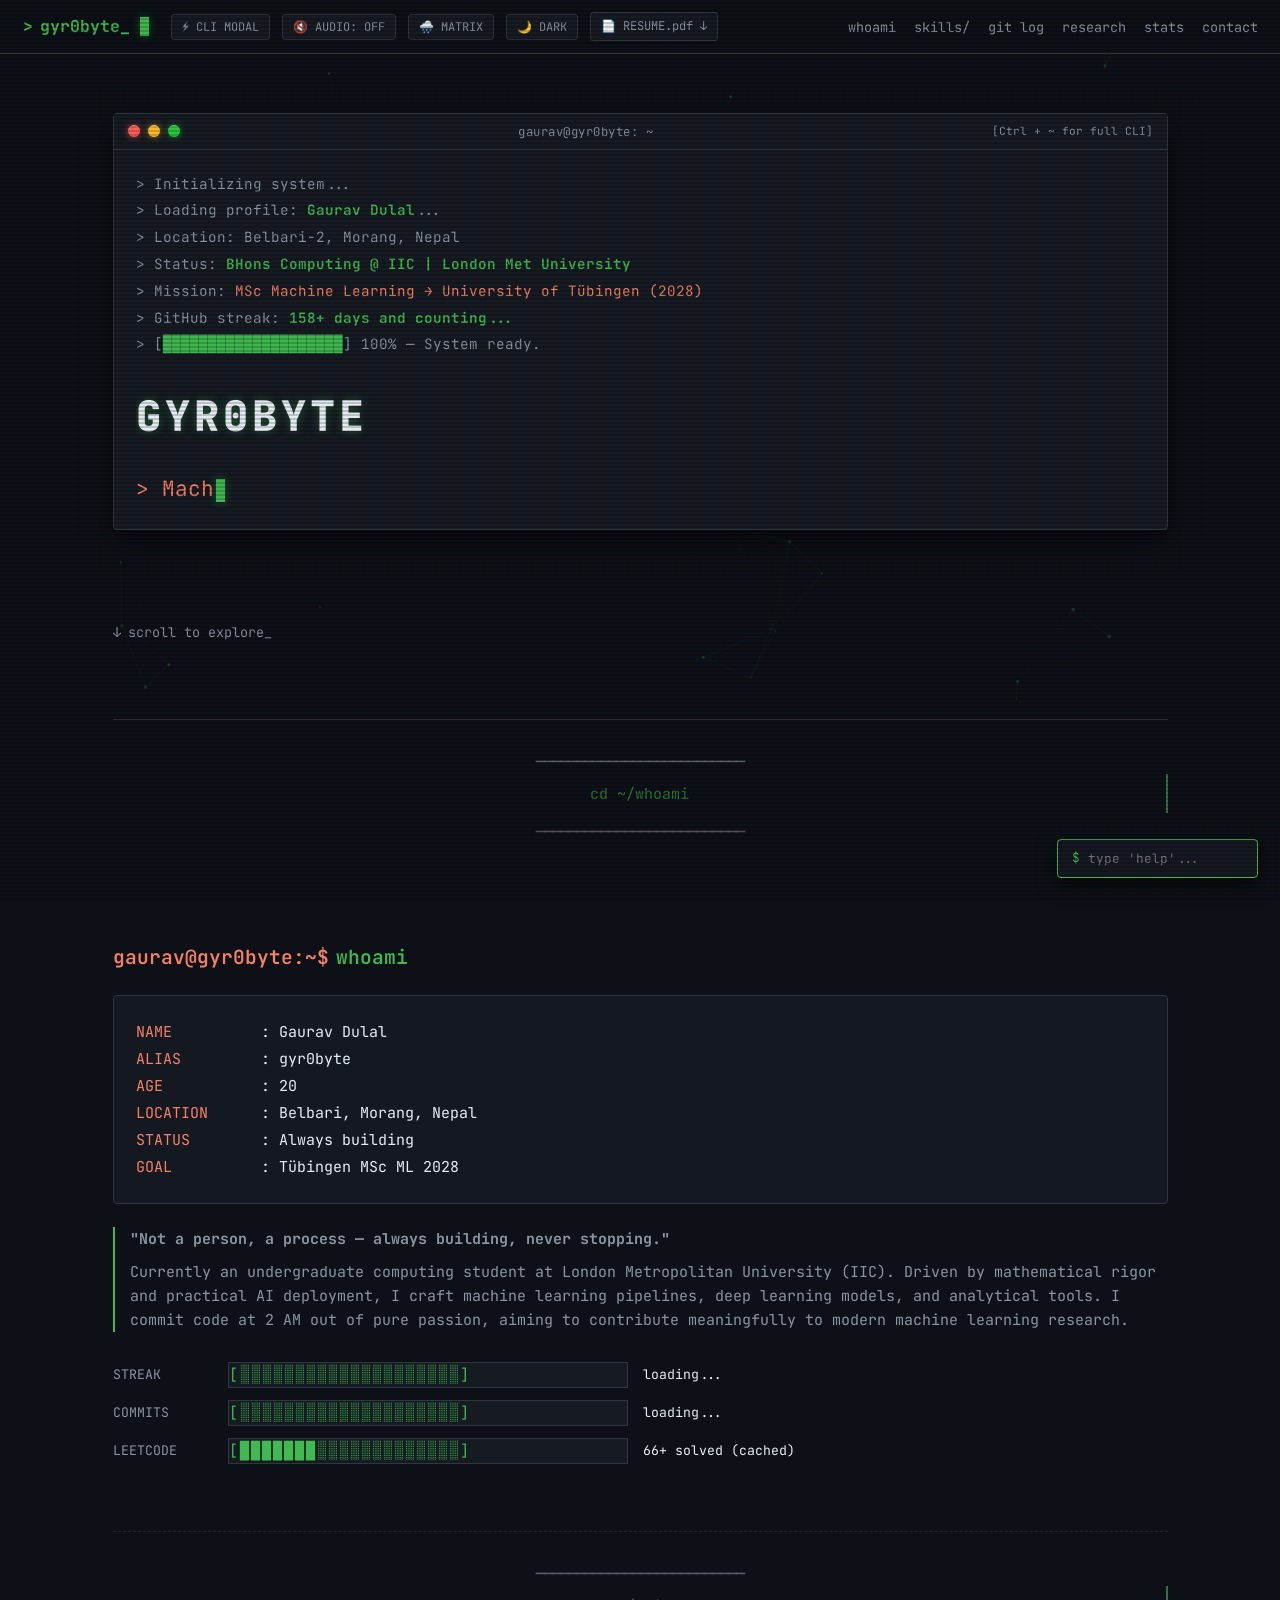
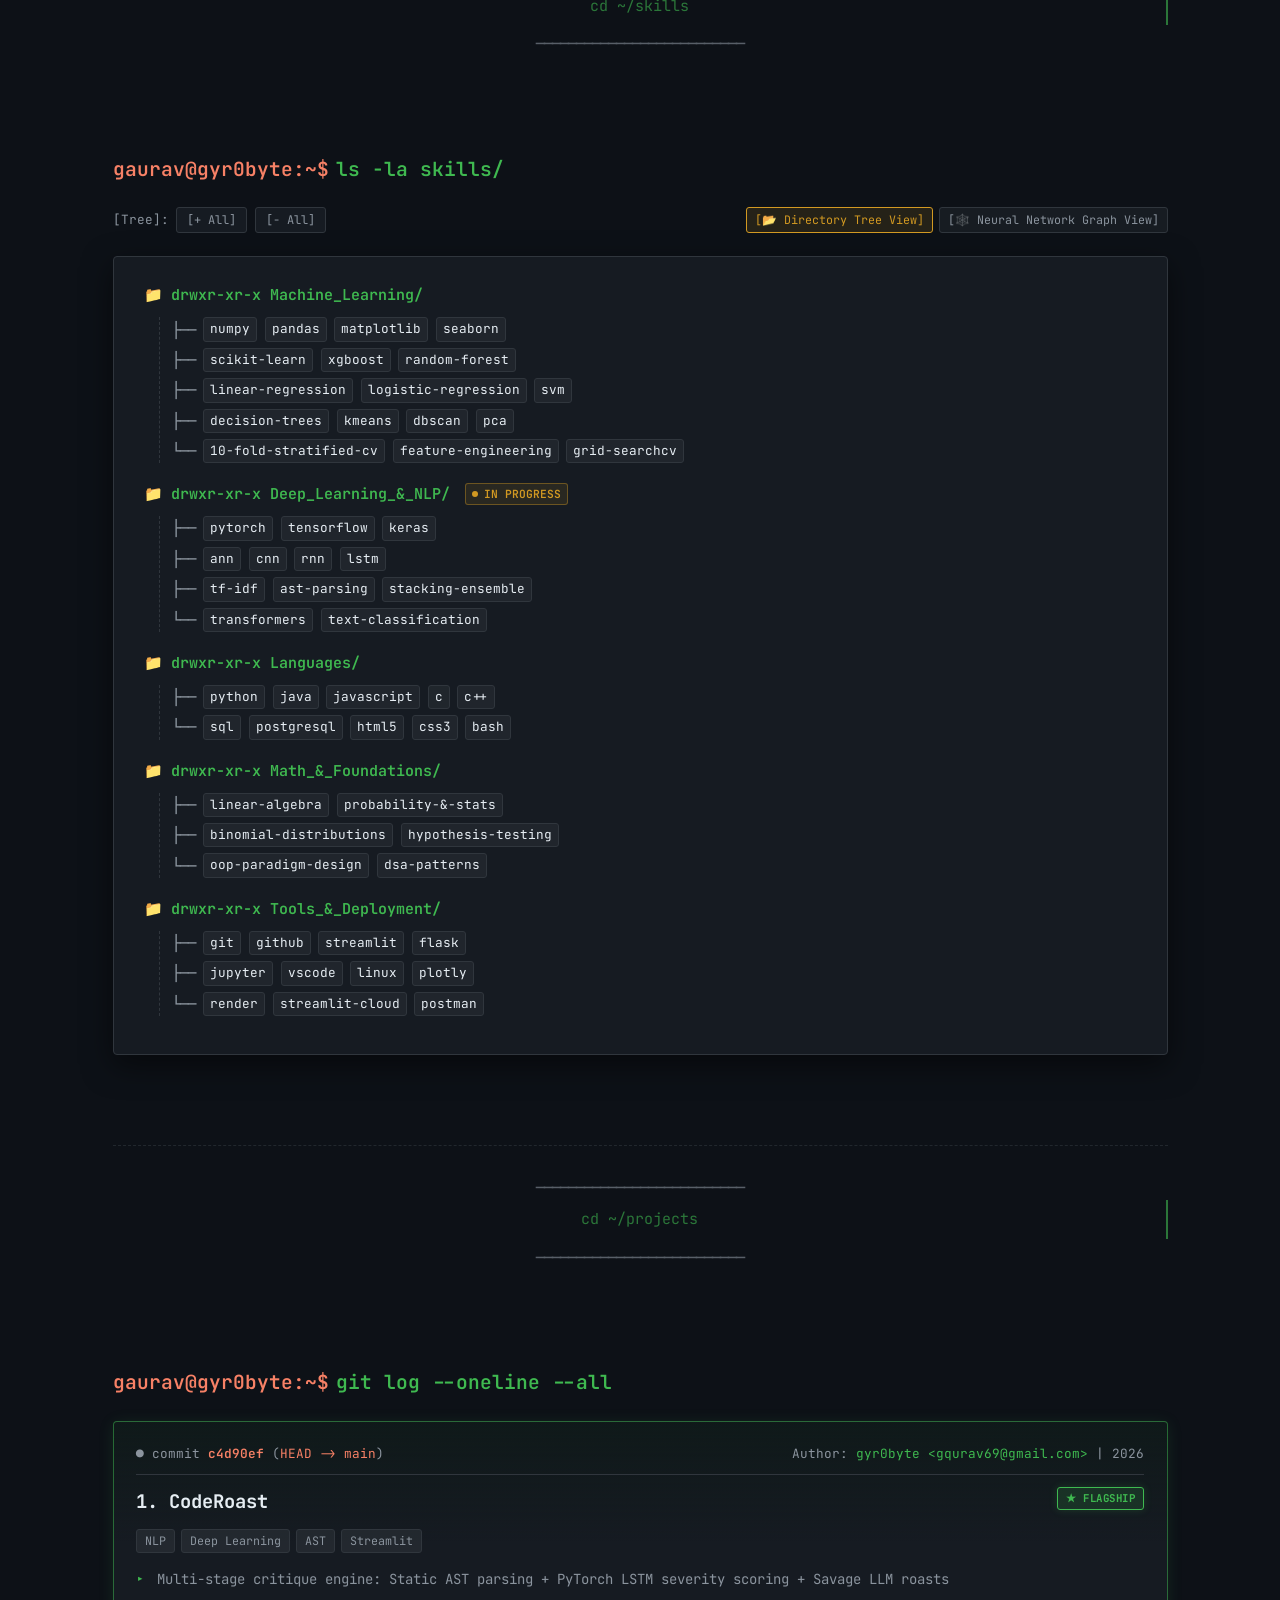
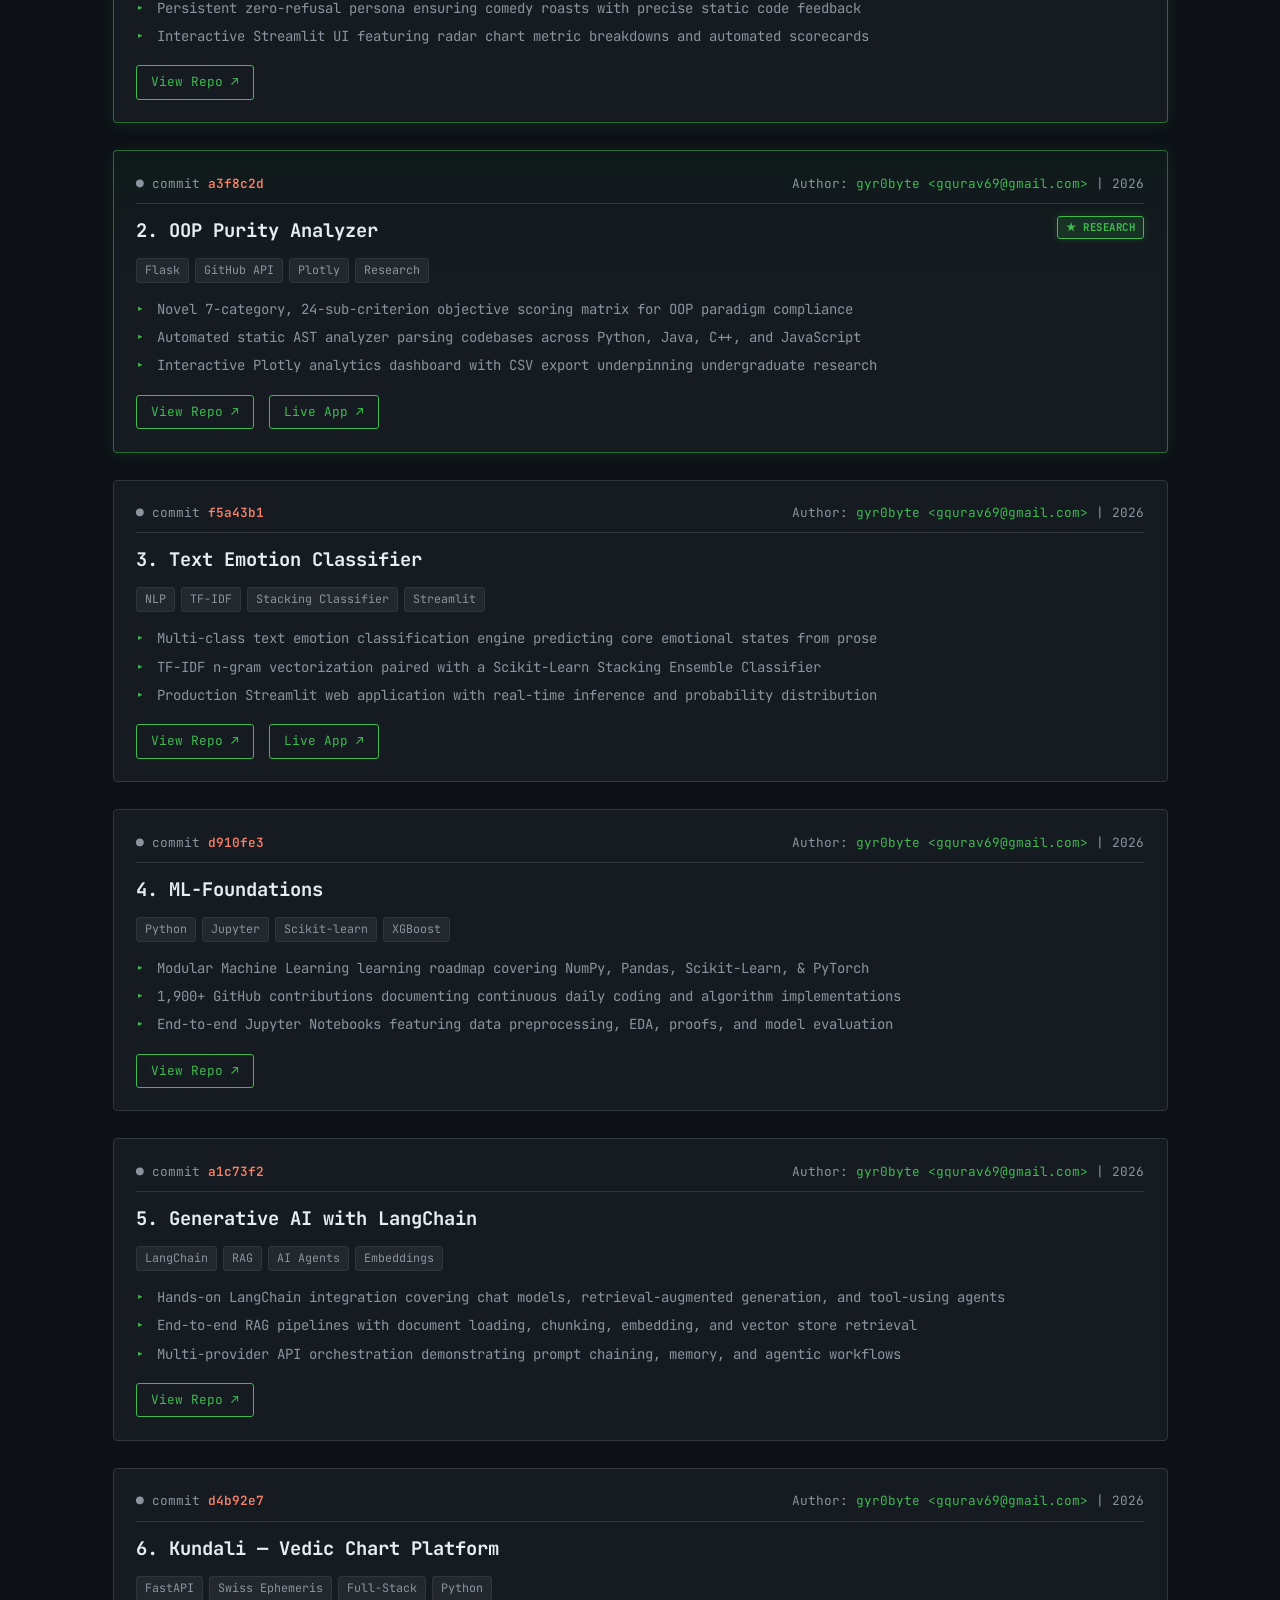
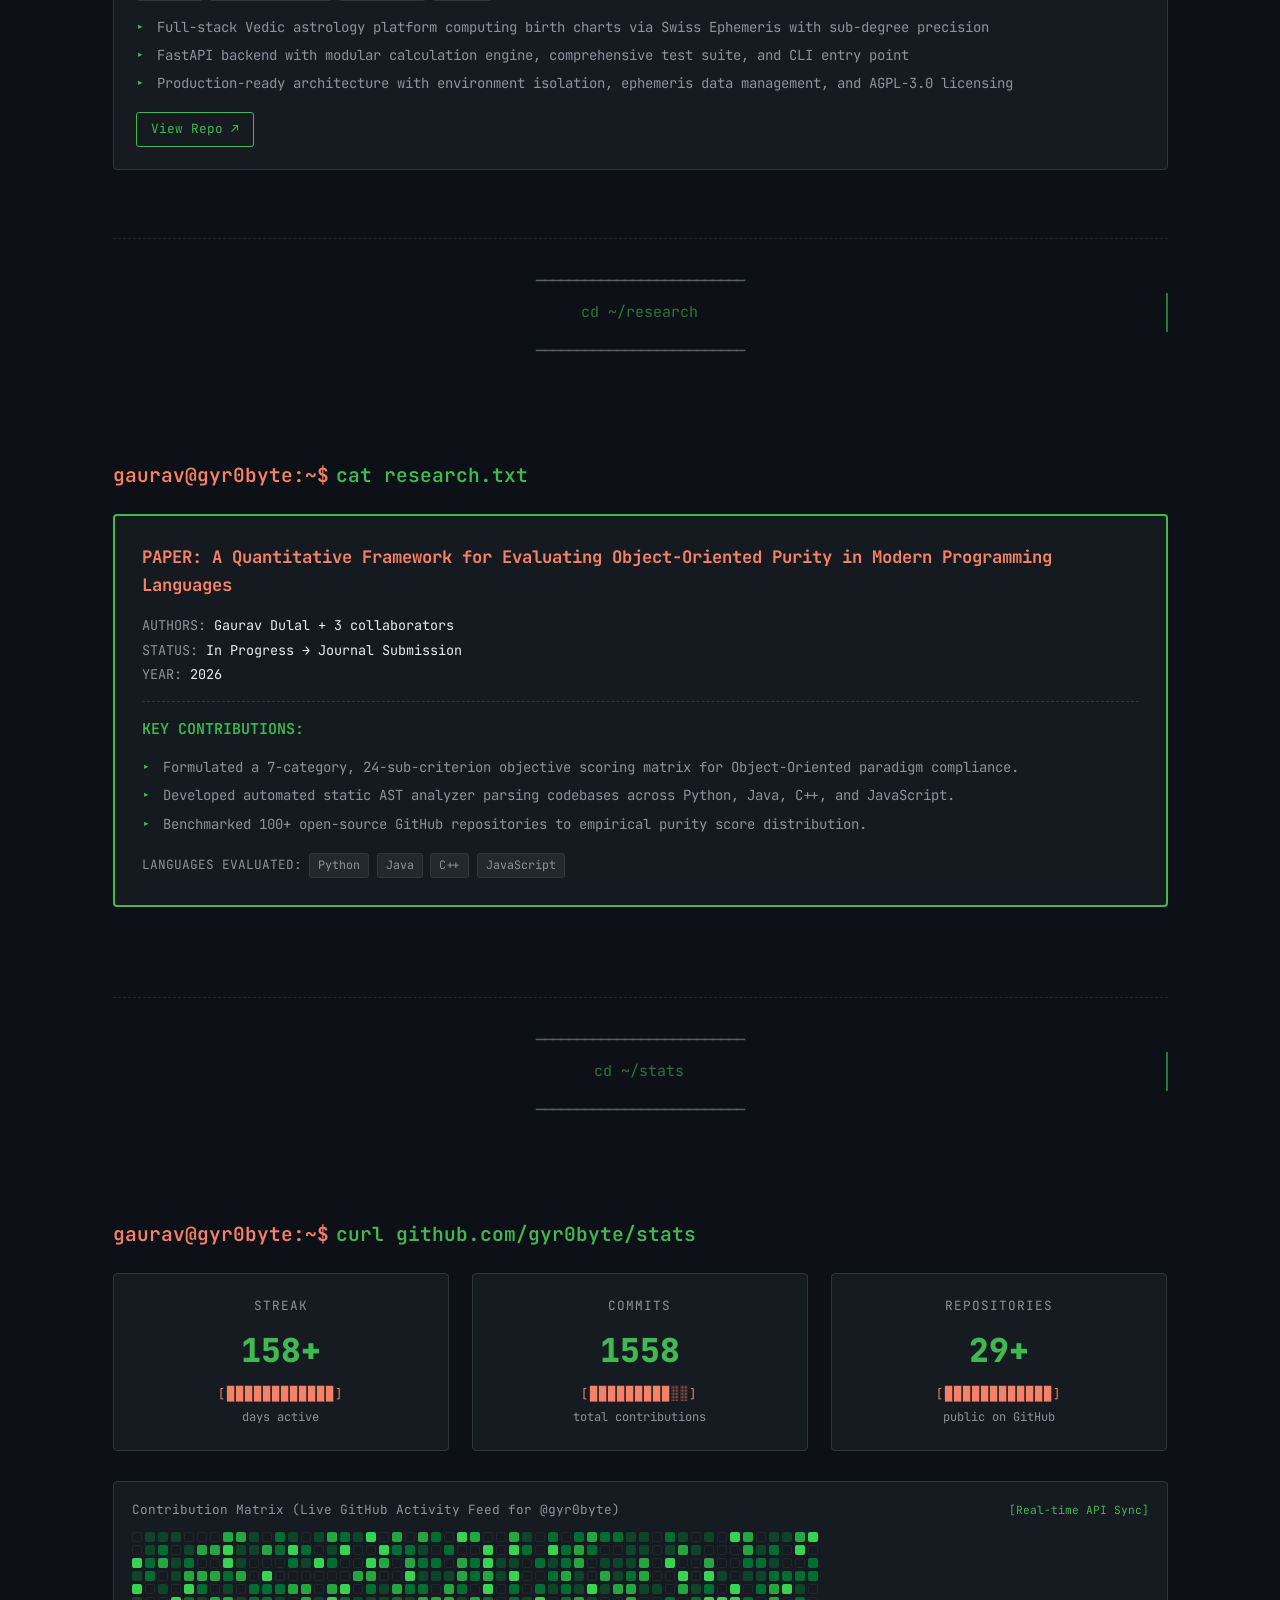
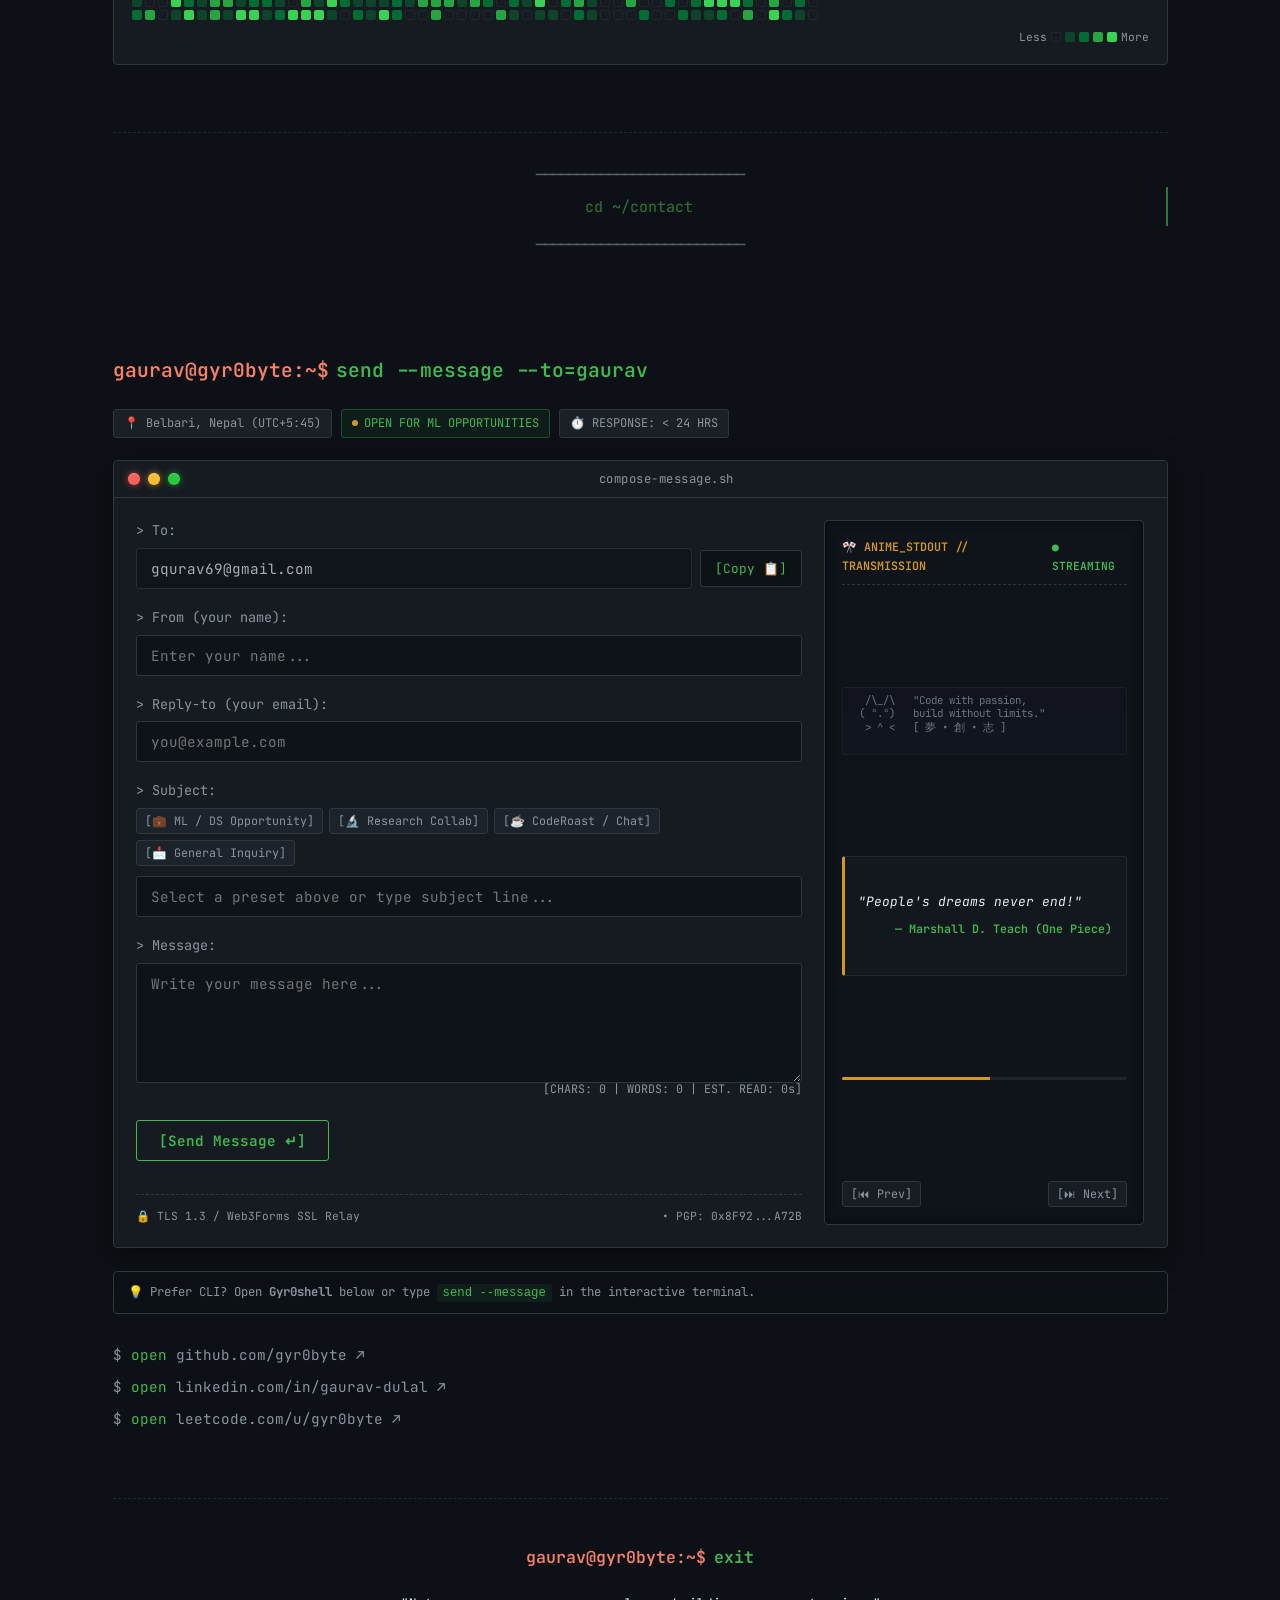
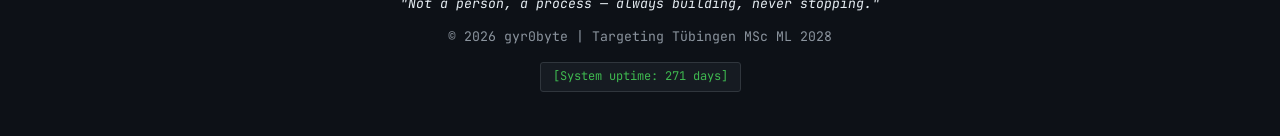
==== commit e3d08a6f: "feat: add API preconnect links, early theme initialization, and project badges to index.html" ====
--- a/index.html
+++ b/index.html
@@ -30,6 +30,20 @@
     <link rel="preconnect" href="https://fonts.googleapis.com">
     <link rel="preconnect" href="https://fonts.gstatic.com" crossorigin>
     <link href="https://fonts.googleapis.com/css2?family=Fira+Code:wght@300;400;500;600;700&family=JetBrains+Mono:wght@300;400;500;600;700;800&display=swap" rel="stylesheet">
+
+    <!-- Preconnect to external APIs for faster live data fetch -->
+    <link rel="preconnect" href="https://api.github.com">
+    <link rel="preconnect" href="https://github-contributions-api.jogruber.de">
+    <link rel="dns-prefetch" href="https://alfa-leetcode-api.onrender.com">
+
+    <!-- Early Theme Init to prevent flash -->
+    <script>
+        try {
+            if (localStorage.getItem('portfolio_theme_mode') === 'light') {
+                document.documentElement.classList.add('theme-light');
+            }
+        } catch(e) {}
+    </script>
 
     <!-- Modular CSS Stylesheets -->
     <link rel="stylesheet" href="css/main.css">
@@ -372,6 +386,7 @@
                     </div>
                     <div class="project-title-row">
                         <h3 class="project-name">1. CodeRoast</h3>
+                        <span class="featured-badge">★ FLAGSHIP</span>
                     </div>
                     <div class="tech-tags">
                         <span class="tag">NLP</span>
@@ -397,6 +412,7 @@
                     </div>
                     <div class="project-title-row">
                         <h3 class="project-name">2. OOP Purity Analyzer</h3>
+                        <span class="featured-badge">★ RESEARCH</span>
                     </div>
                     <div class="tech-tags">
                         <span class="tag">Flask</span>
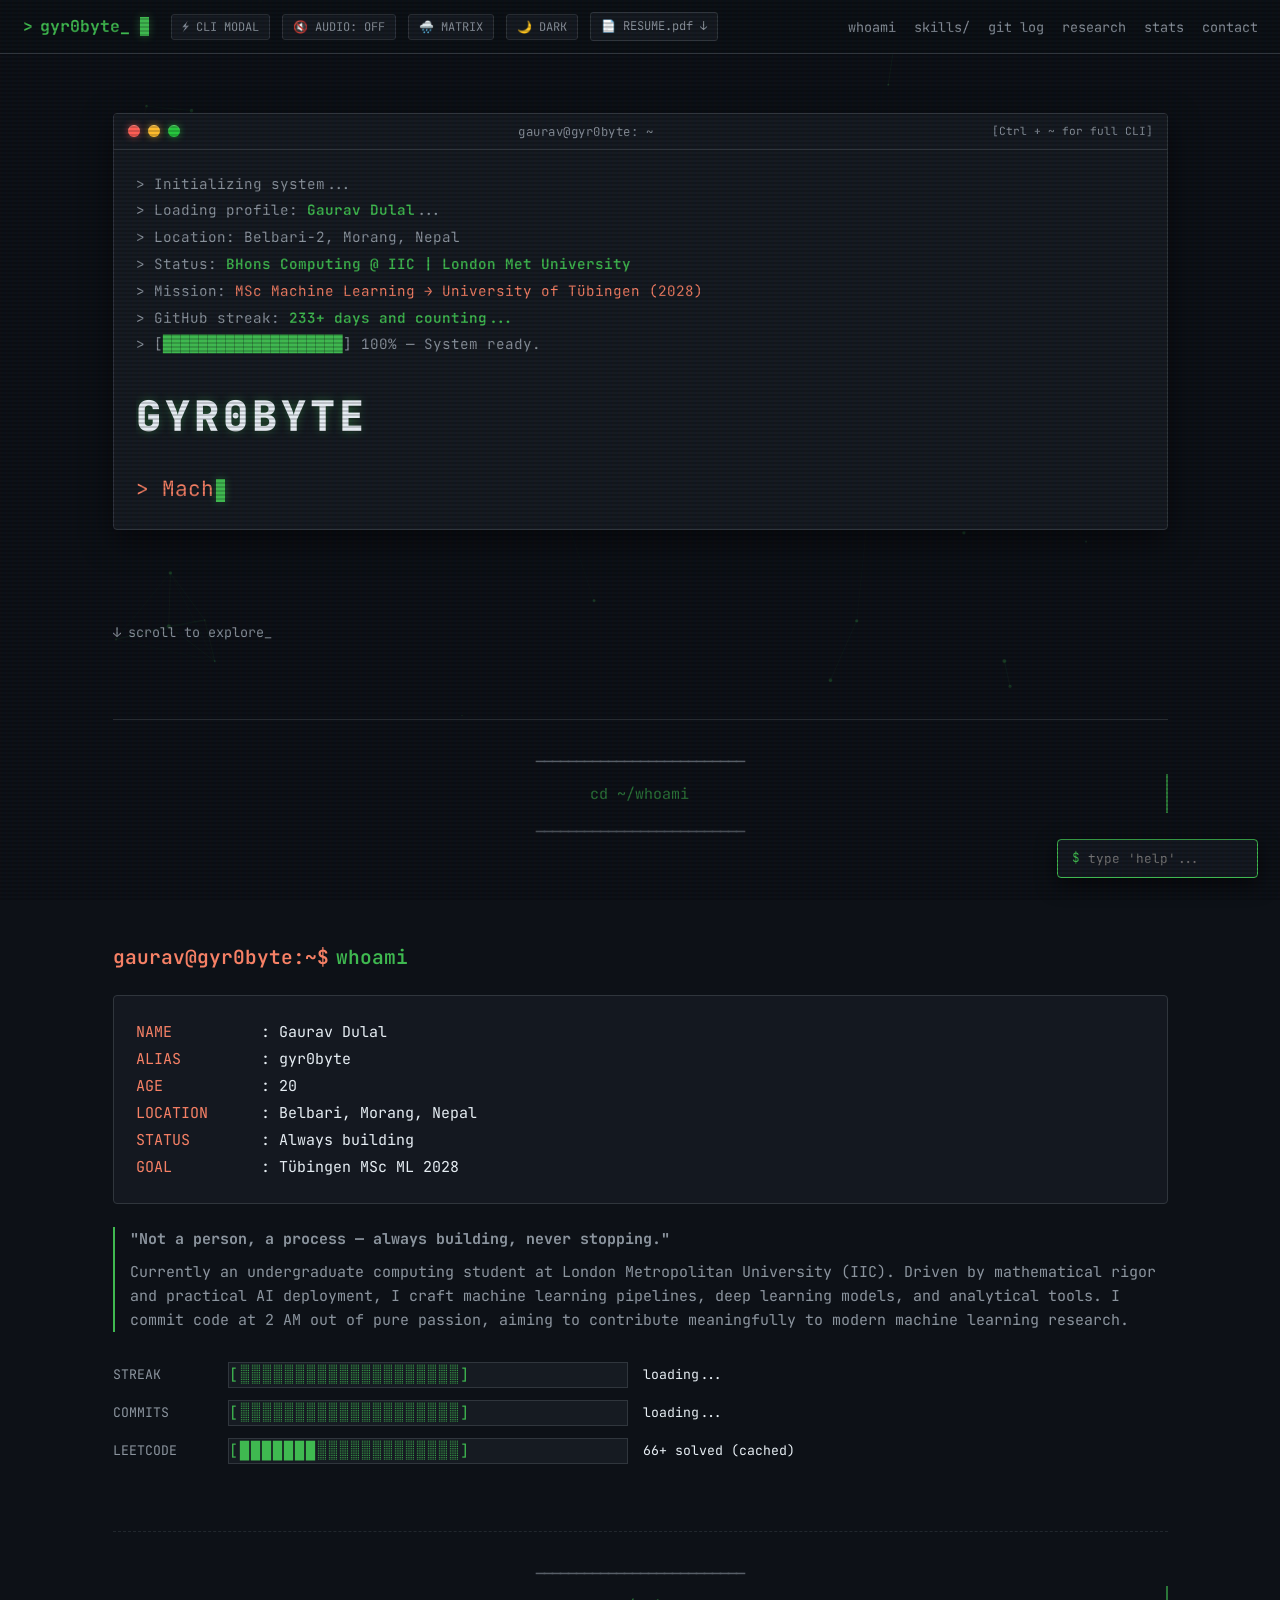
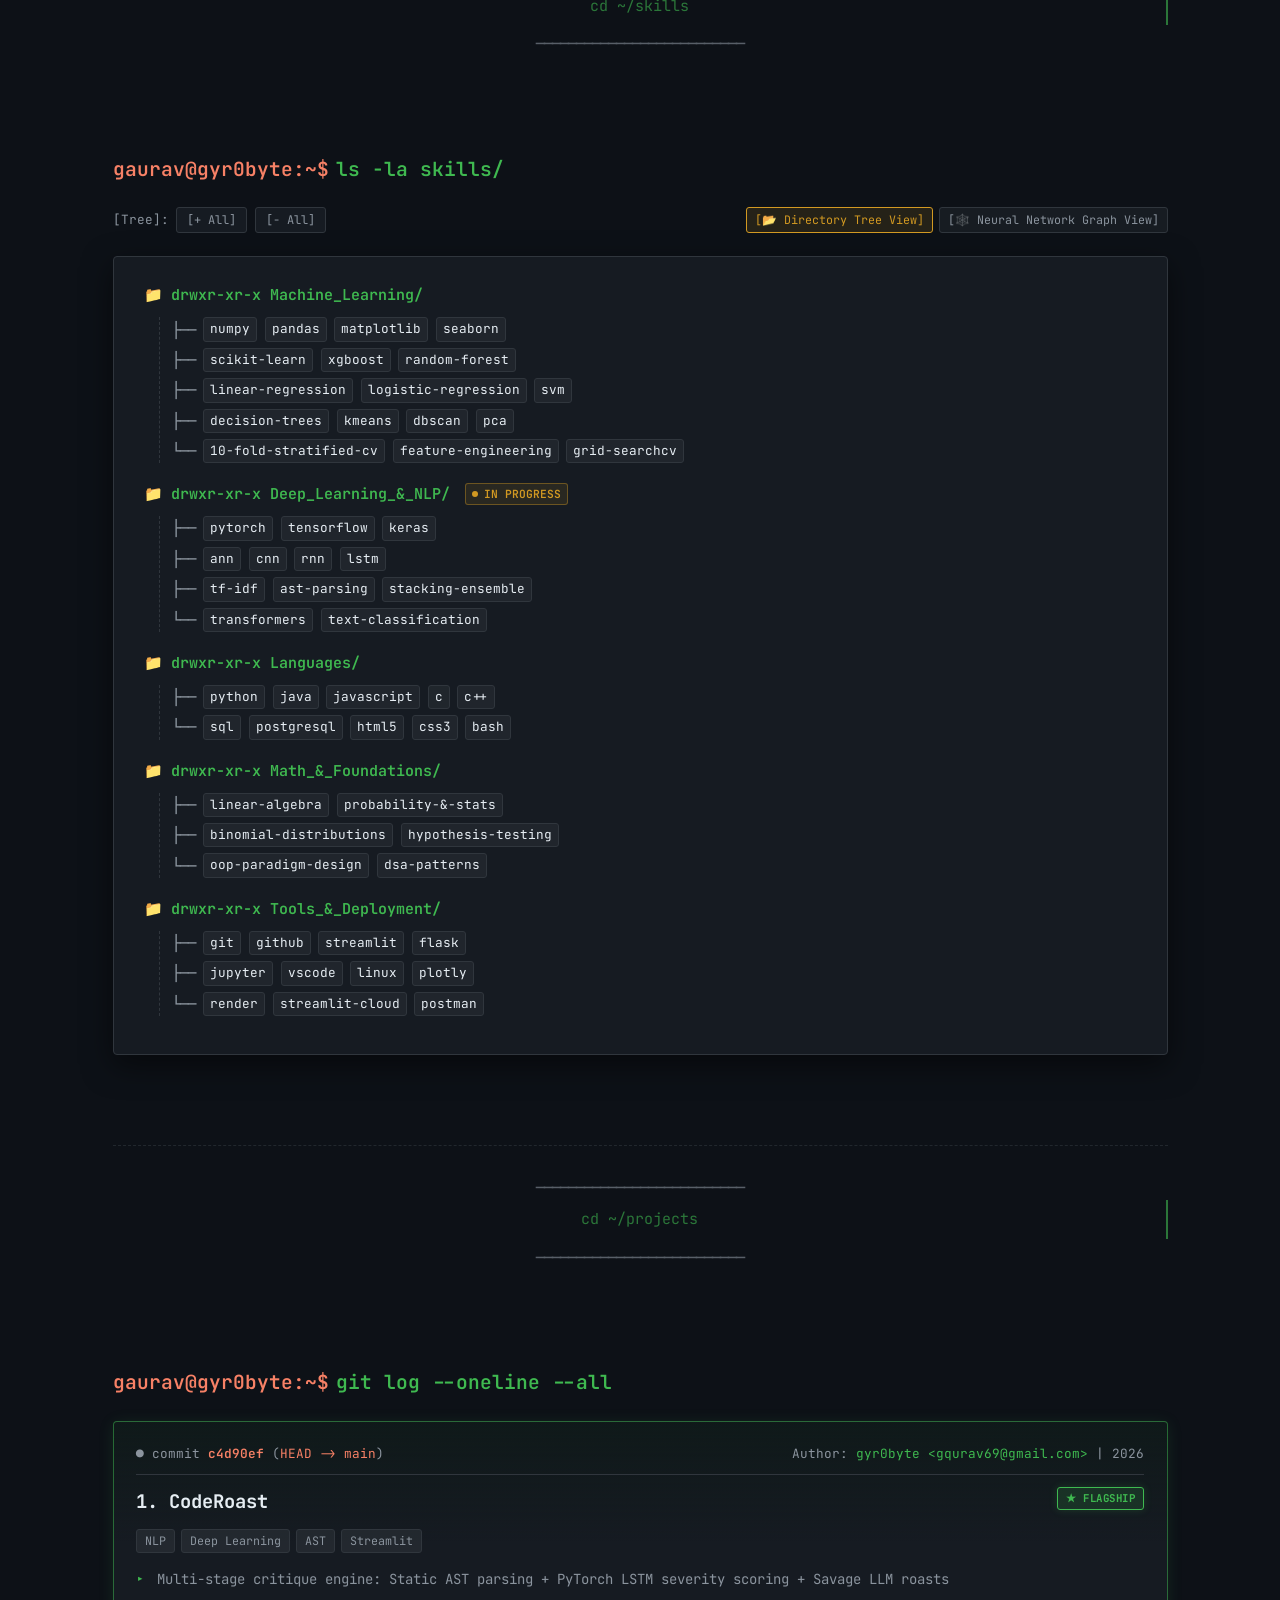
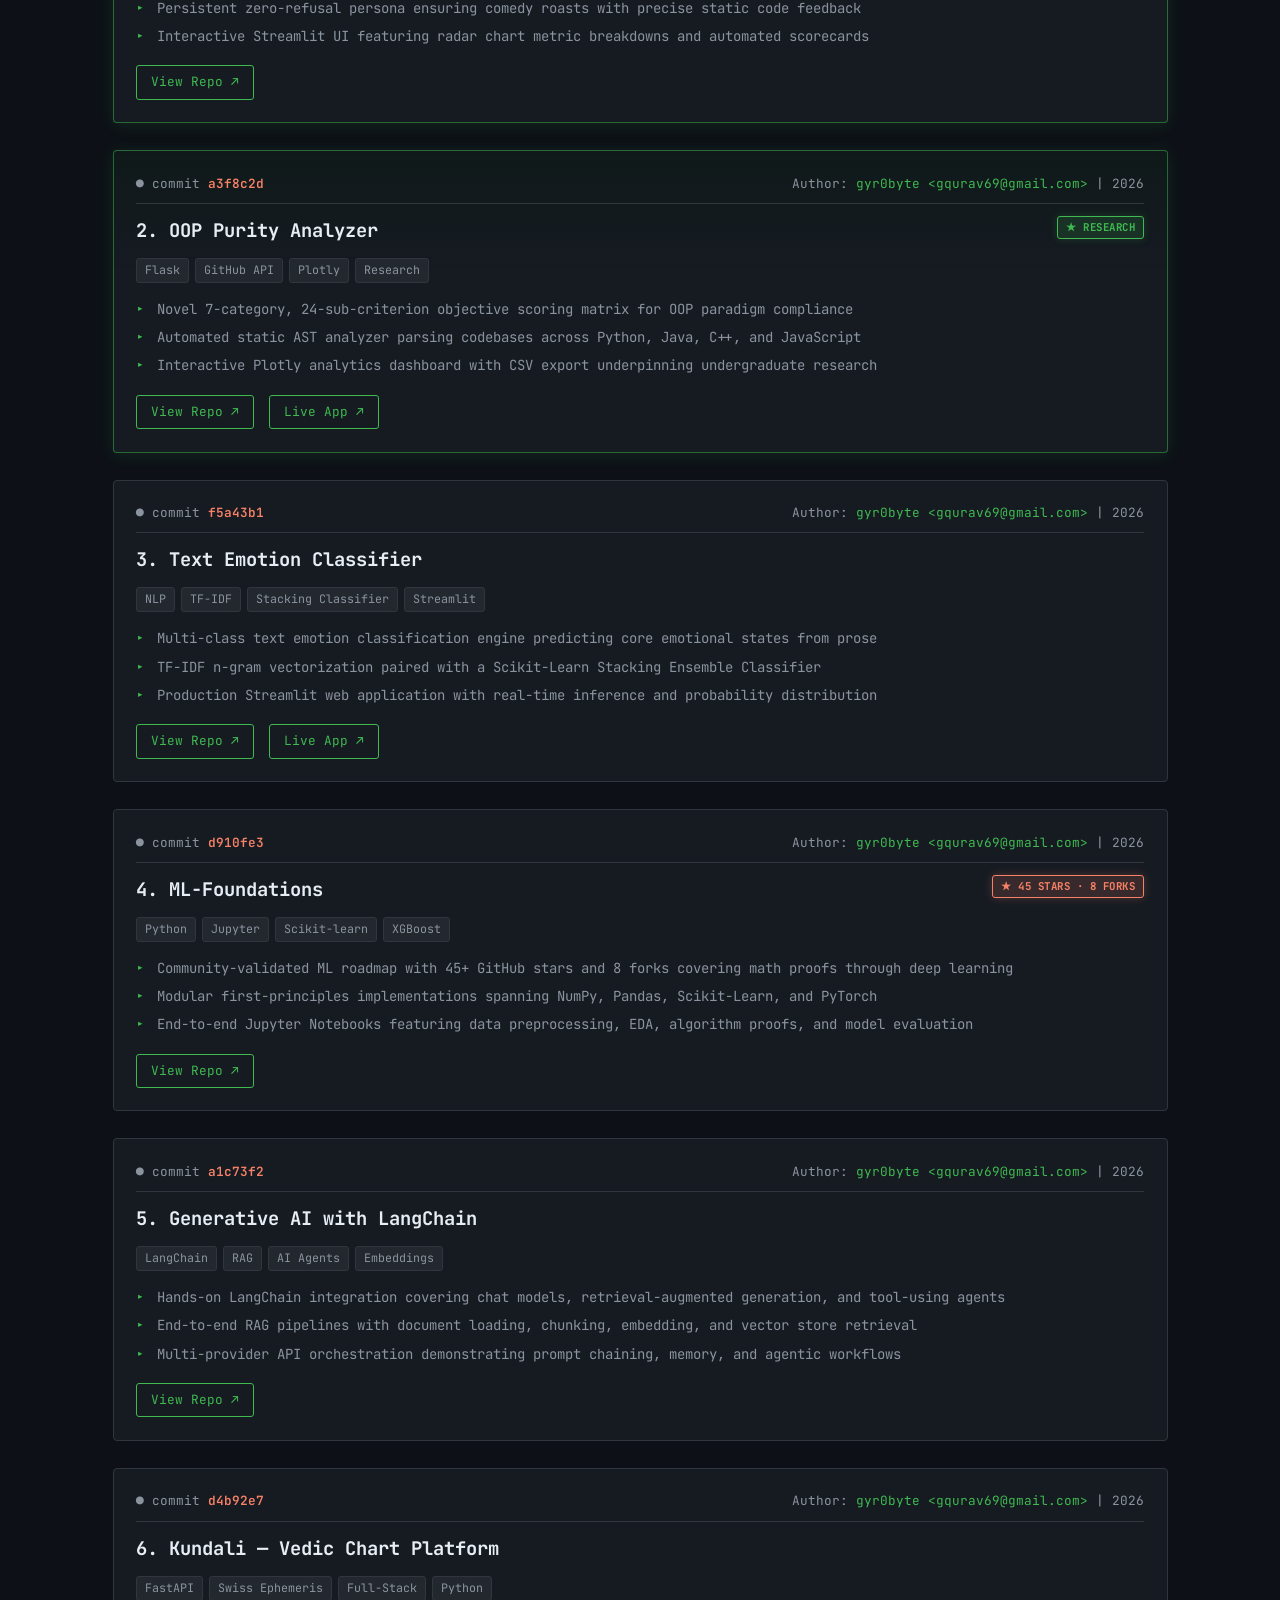
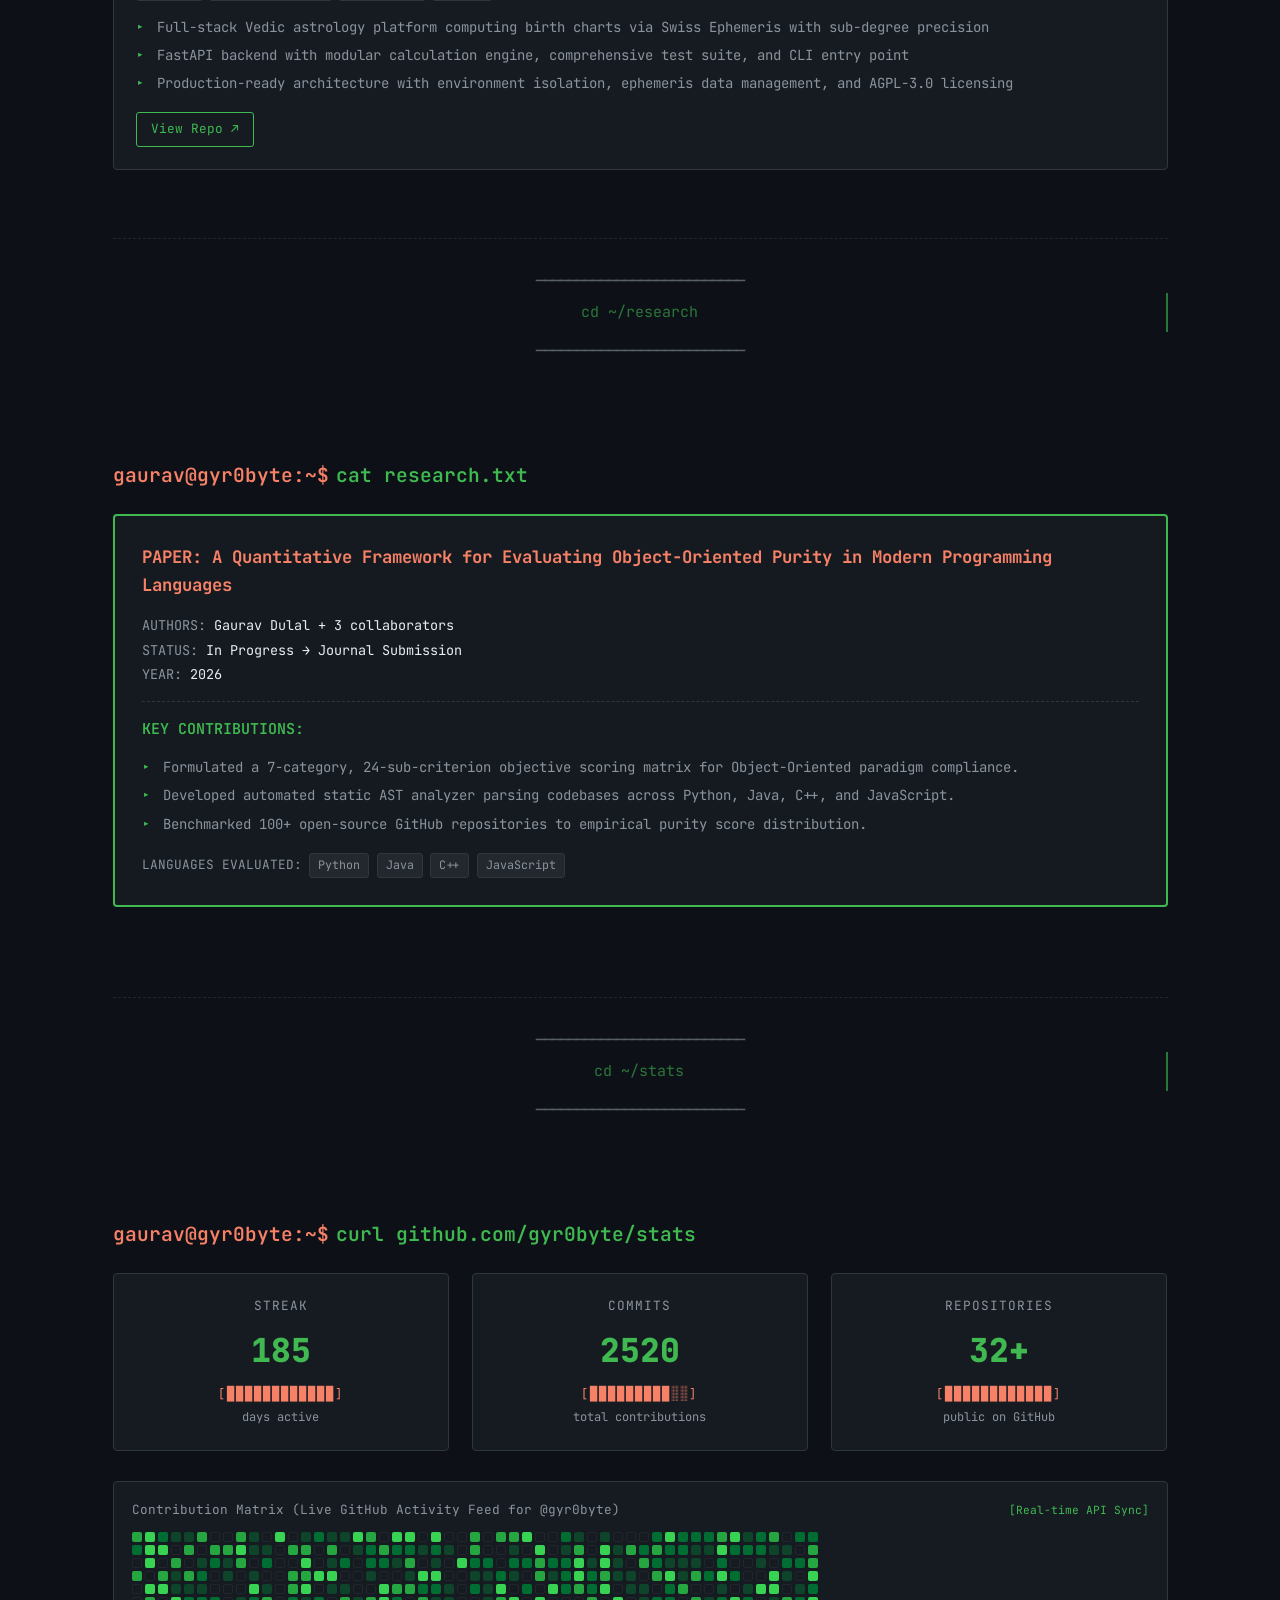
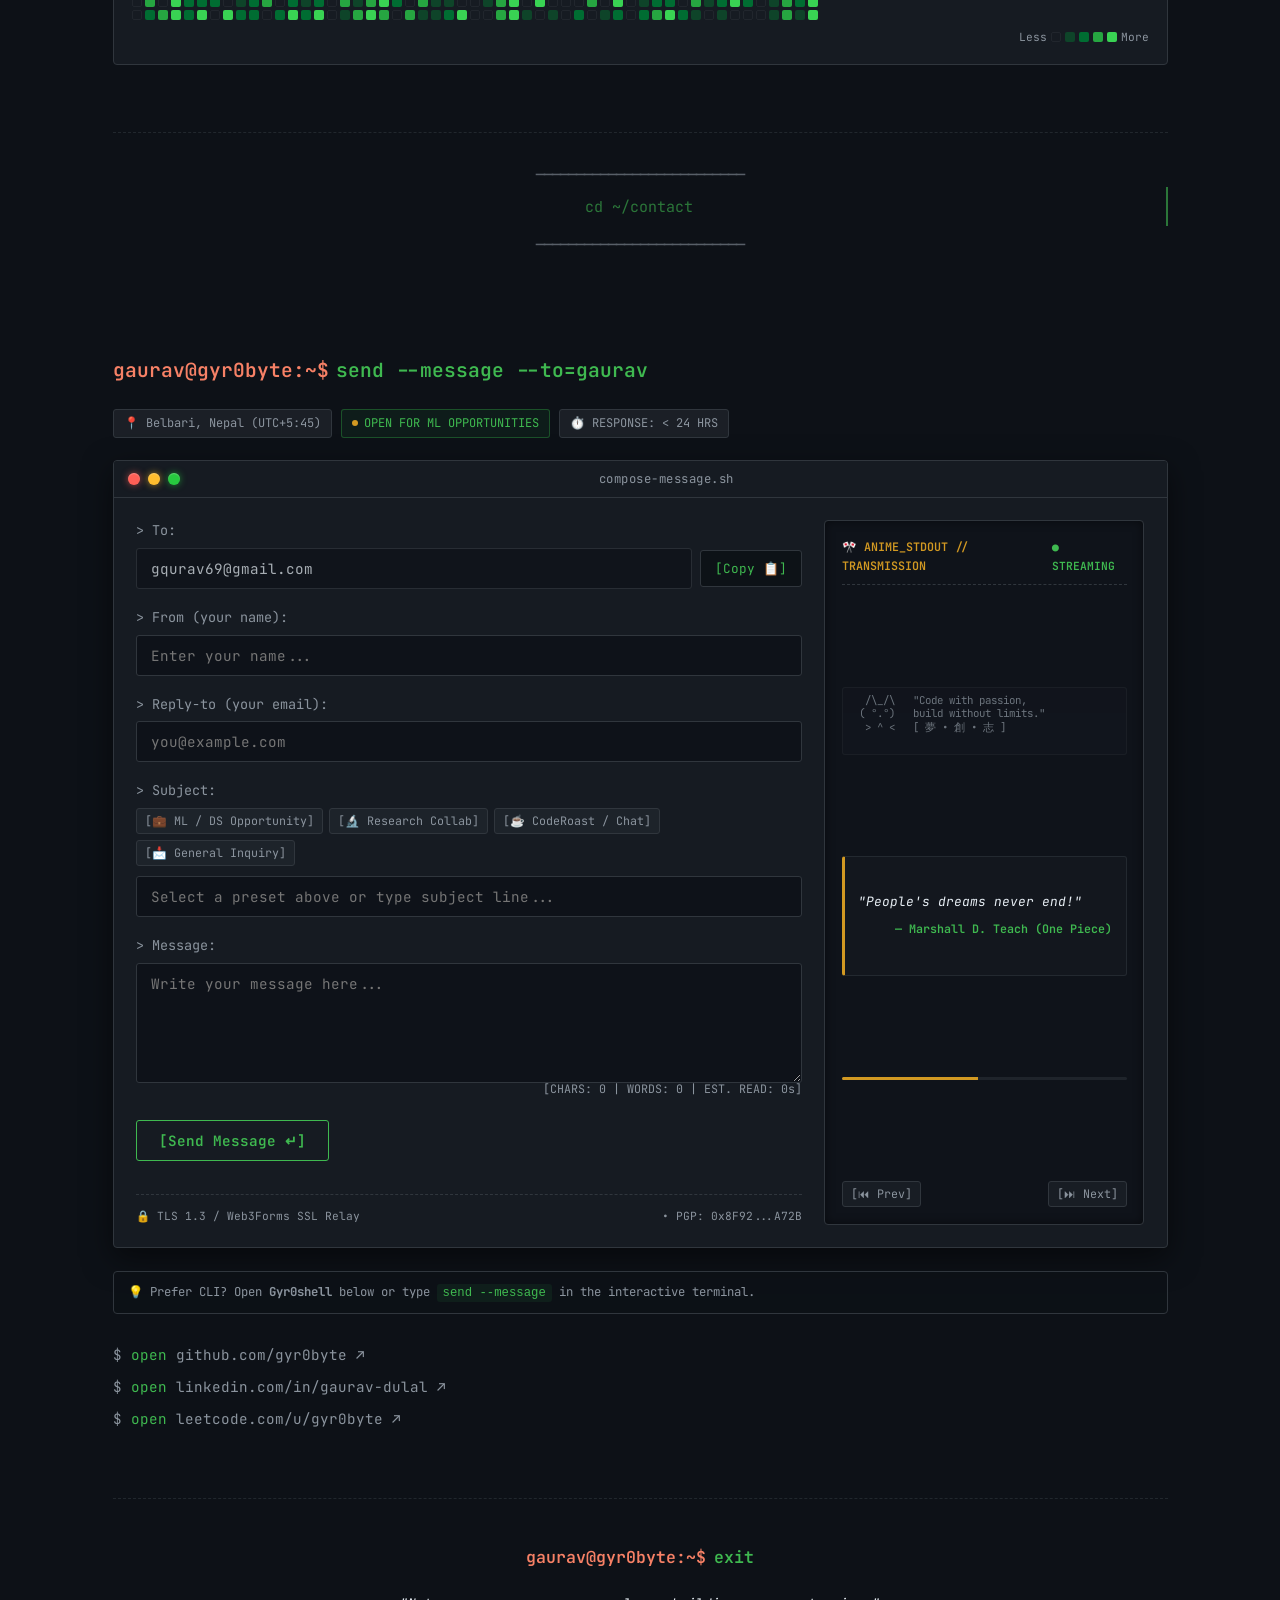
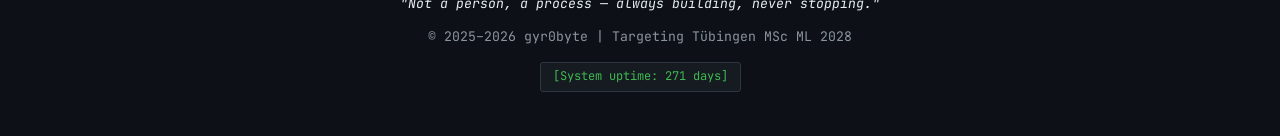
==== commit 8e1f0a4b: "refactor: update portfolio projects, metrics, and profile details across HTML pages and documentatio" ====
--- a/index.html
+++ b/index.html
@@ -1,4 +1,4 @@
-﻿<!DOCTYPE html>
+<!DOCTYPE html>
 <html lang="en">
 <head>
     <meta charset="UTF-8">
@@ -69,7 +69,7 @@
       "sameAs": [
         "https://www.sirjan-dulal.com.np/",
         "https://github.com/gyr0byte",
-        "https://linkedin.com/in/gaurav-dulal"
+        "https://www.linkedin.com/in/gaurav-dulal-66b7b4370/"
       ],
       "knowsAbout": [
         "Machine Learning",
@@ -465,6 +465,7 @@
                     </div>
                     <div class="project-title-row">
                         <h3 class="project-name">4. ML-Foundations</h3>
+                        <span class="featured-badge stars">★ 45 STARS · 8 FORKS</span>
                     </div>
                     <div class="tech-tags">
                         <span class="tag">Python</span>
@@ -473,9 +474,9 @@
                         <span class="tag">XGBoost</span>
                     </div>
                     <ul class="bullets-list">
-                        <li>Modular Machine Learning learning roadmap covering NumPy, Pandas, Scikit-Learn, & PyTorch</li>
-                        <li>1,900+ GitHub contributions documenting continuous daily coding and algorithm implementations</li>
-                        <li>End-to-end Jupyter Notebooks featuring data preprocessing, EDA, proofs, and model evaluation</li>
+                        <li>Community-validated ML roadmap with 45+ GitHub stars and 8 forks covering math proofs through deep learning</li>
+                        <li>Modular first-principles implementations spanning NumPy, Pandas, Scikit-Learn, and PyTorch</li>
+                        <li>End-to-end Jupyter Notebooks featuring data preprocessing, EDA, algorithm proofs, and model evaluation</li>
                     </ul>
                     <div class="project-links">
                         <a href="https://github.com/gyr0byte/ML-Foundations" target="_blank" rel="noopener" class="btn-link">View Repo ↗</a>
@@ -586,21 +587,21 @@
             <div class="counter-grid">
                 <div class="counter-card">
                     <div class="counter-label">STREAK</div>
-                    <div class="counter-val" data-target="158">0</div>
+                    <div class="counter-val" data-target="233">0</div>
                     <div class="counter-bar">[████████████]</div>
                     <div style="color: var(--secondary-text); font-size: 0.8rem; margin-top: 4px;">days active</div>
                 </div>
 
                 <div class="counter-card">
                     <div class="counter-label">COMMITS</div>
-                    <div class="counter-val" data-target="1900">0</div>
+                    <div class="counter-val" data-target="3500">0</div>
                     <div class="counter-bar">[█████████░░]</div>
                     <div style="color: var(--secondary-text); font-size: 0.8rem; margin-top: 4px;">total contributions</div>
                 </div>
 
                 <div class="counter-card">
                     <div class="counter-label">REPOSITORIES</div>
-                    <div class="counter-val" data-target="29">0</div>
+                    <div class="counter-val" data-target="32">0</div>
                     <div class="counter-bar">[████████████]</div>
                     <div style="color: var(--secondary-text); font-size: 0.8rem; margin-top: 4px;">public on GitHub</div>
                 </div>
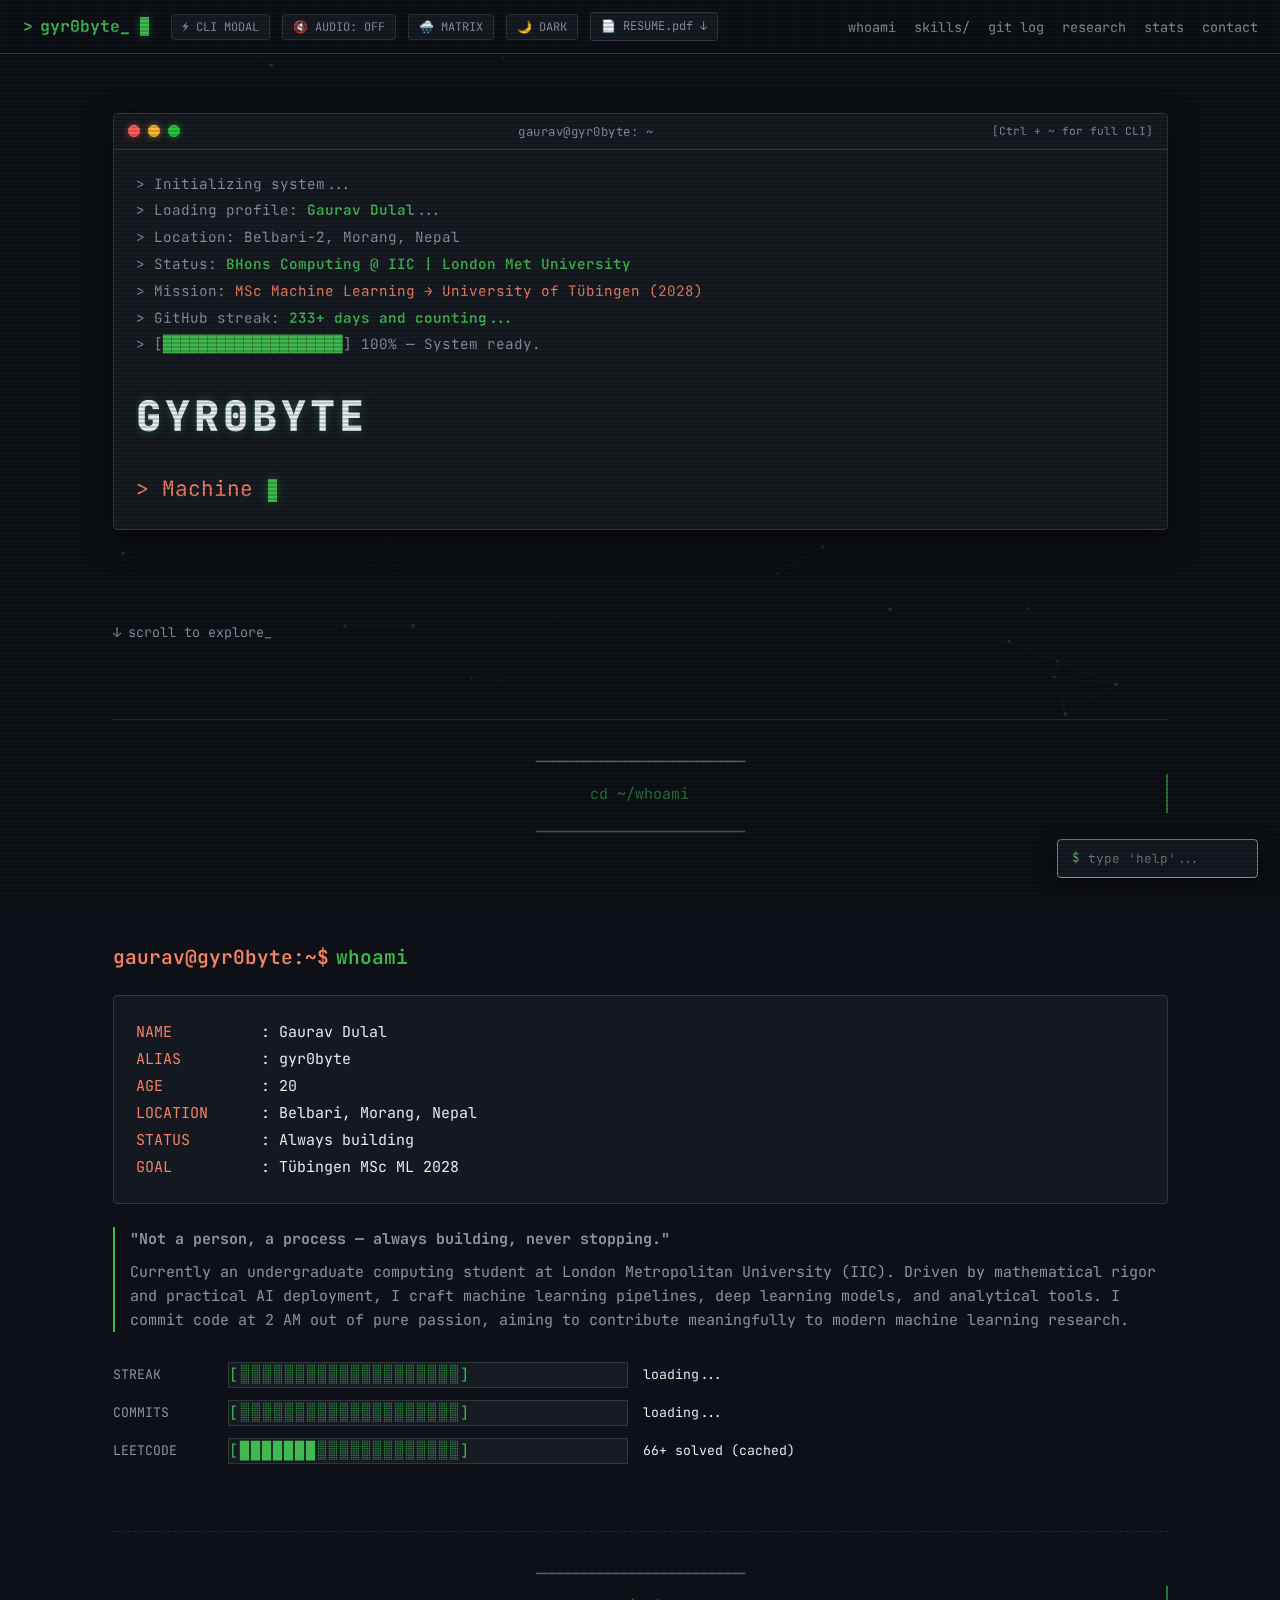
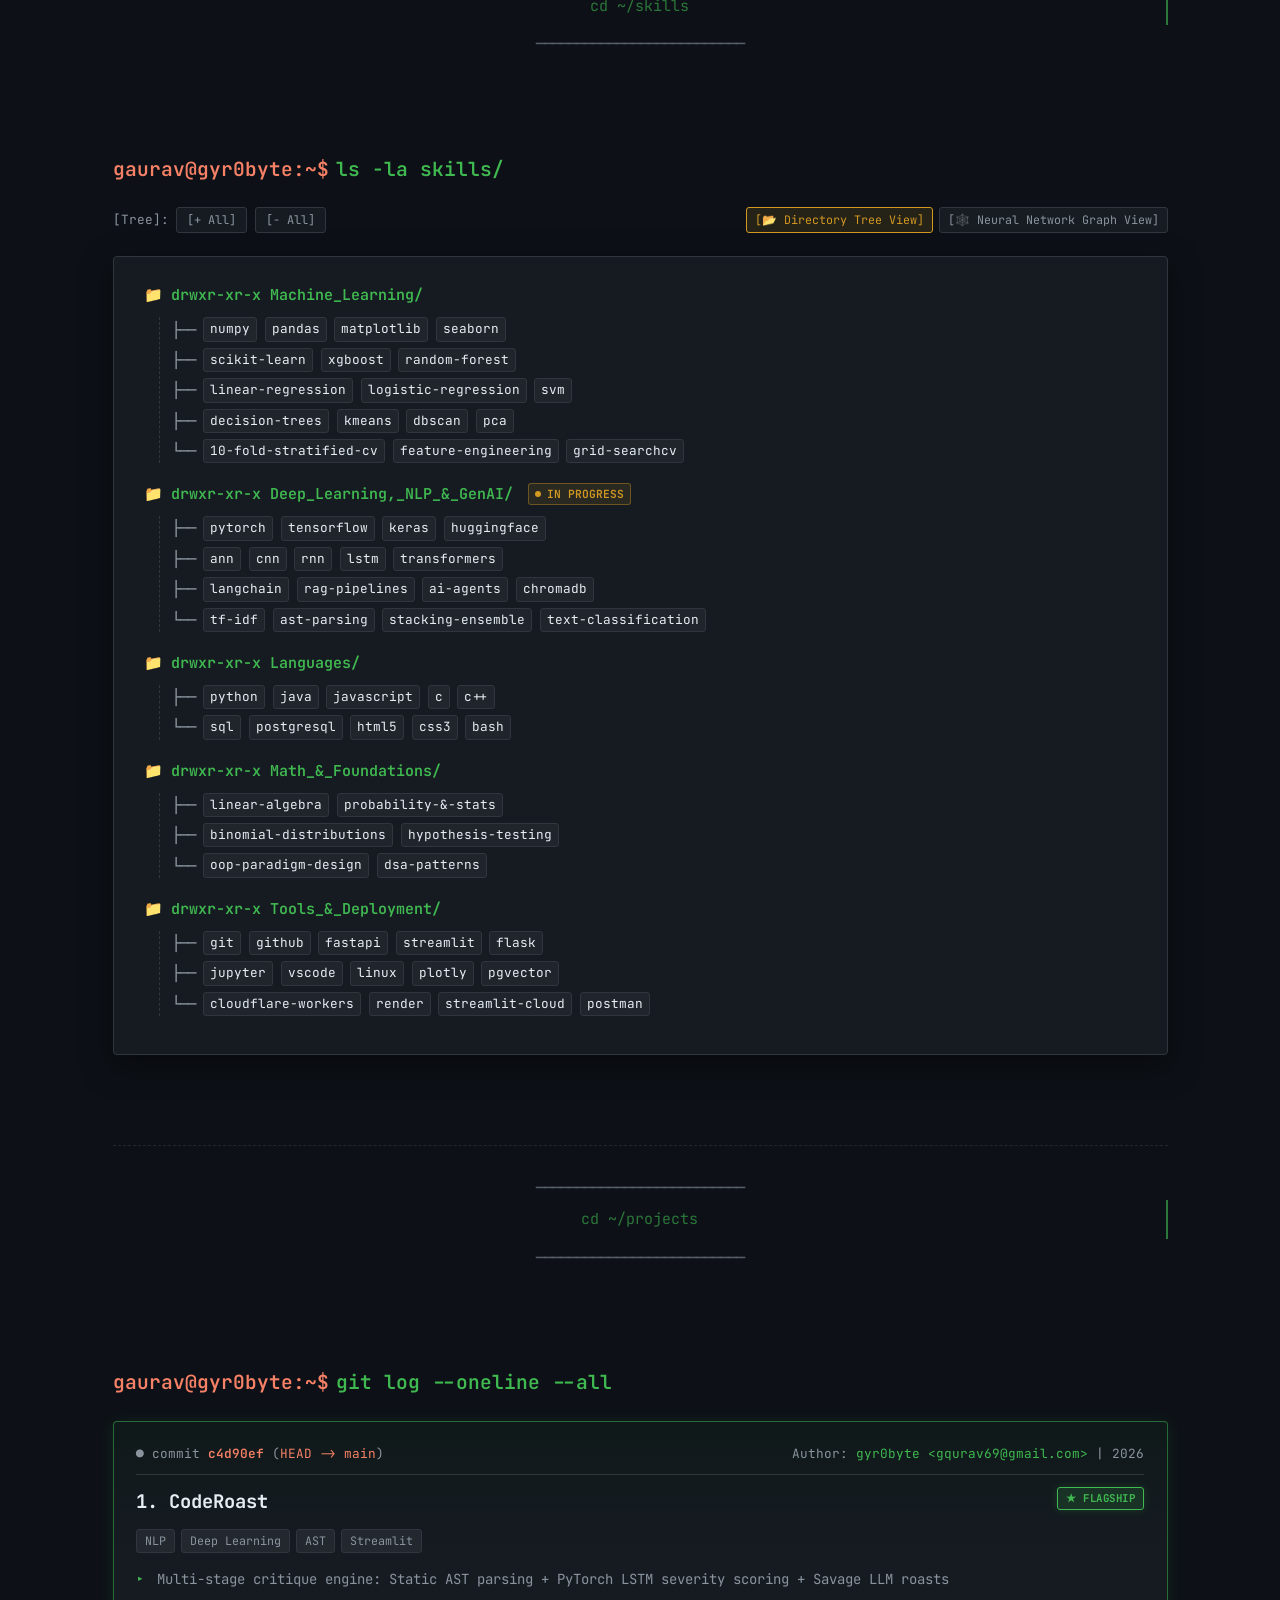
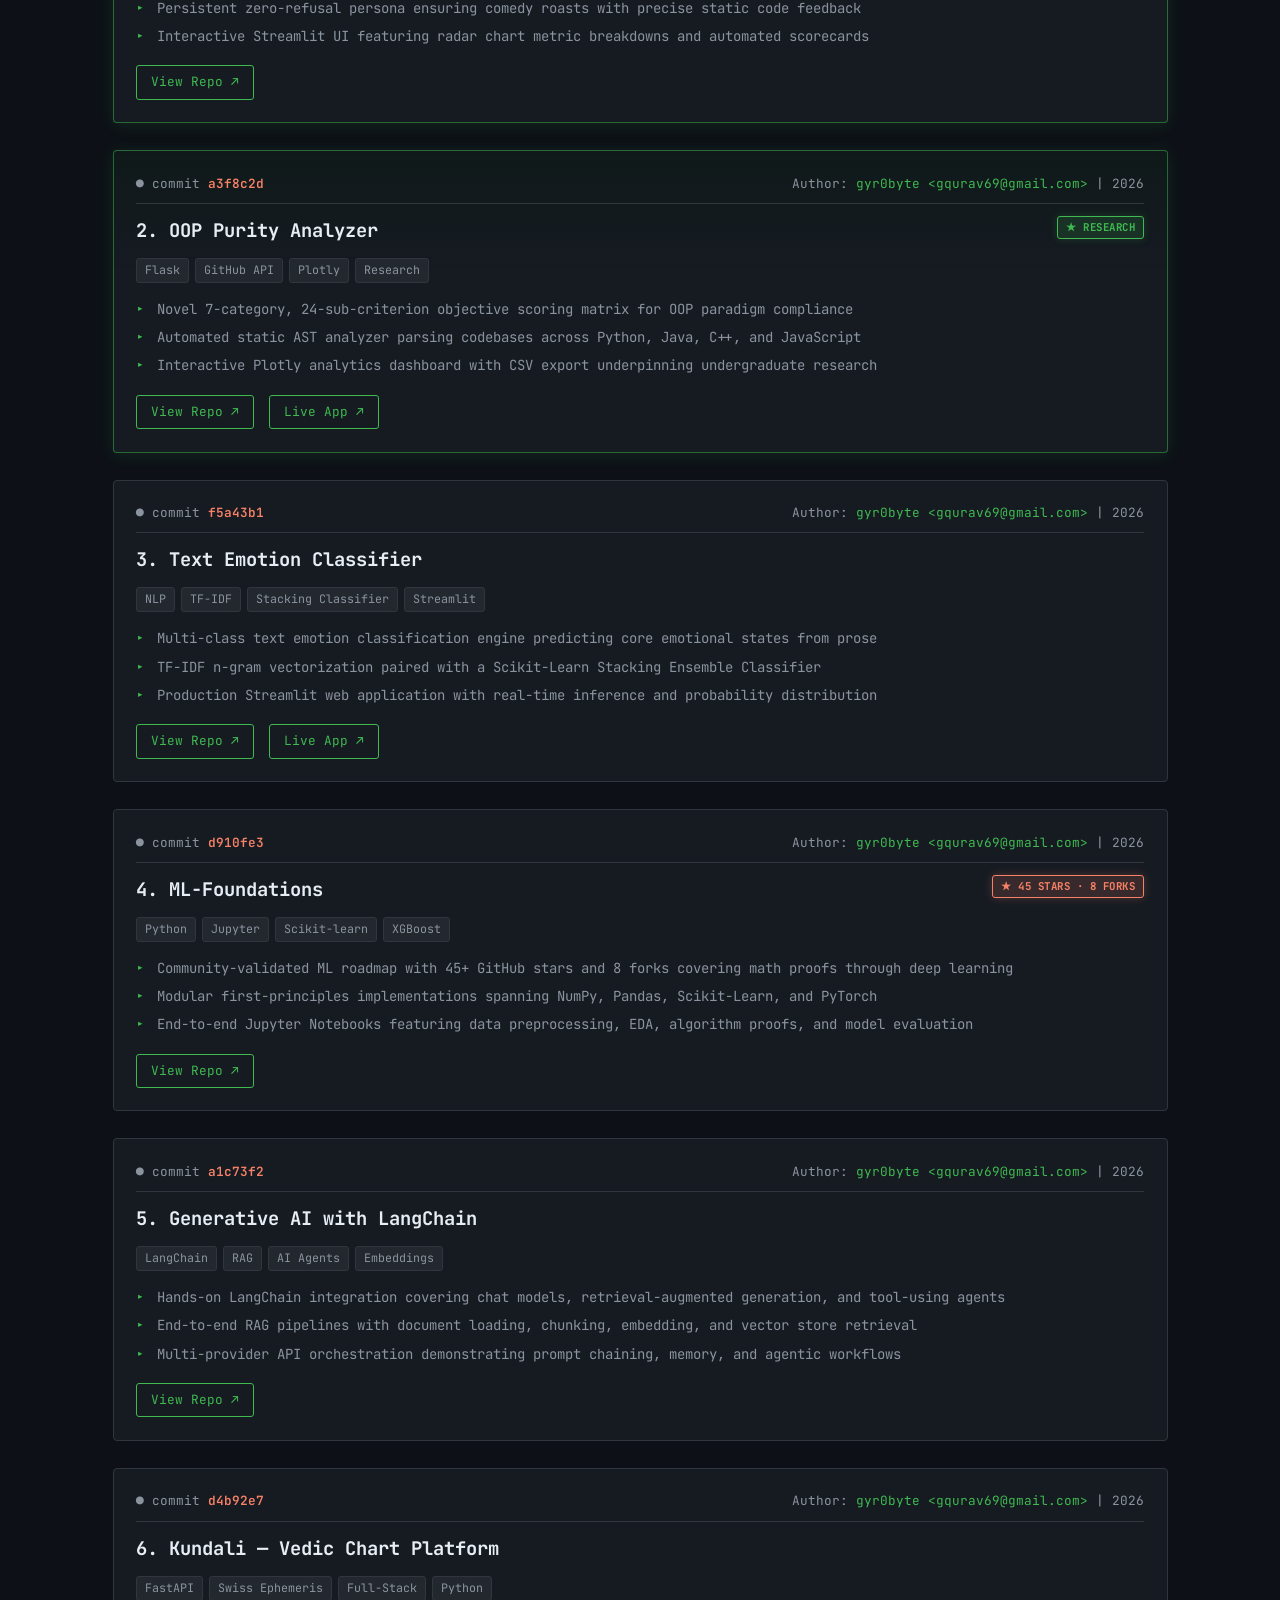
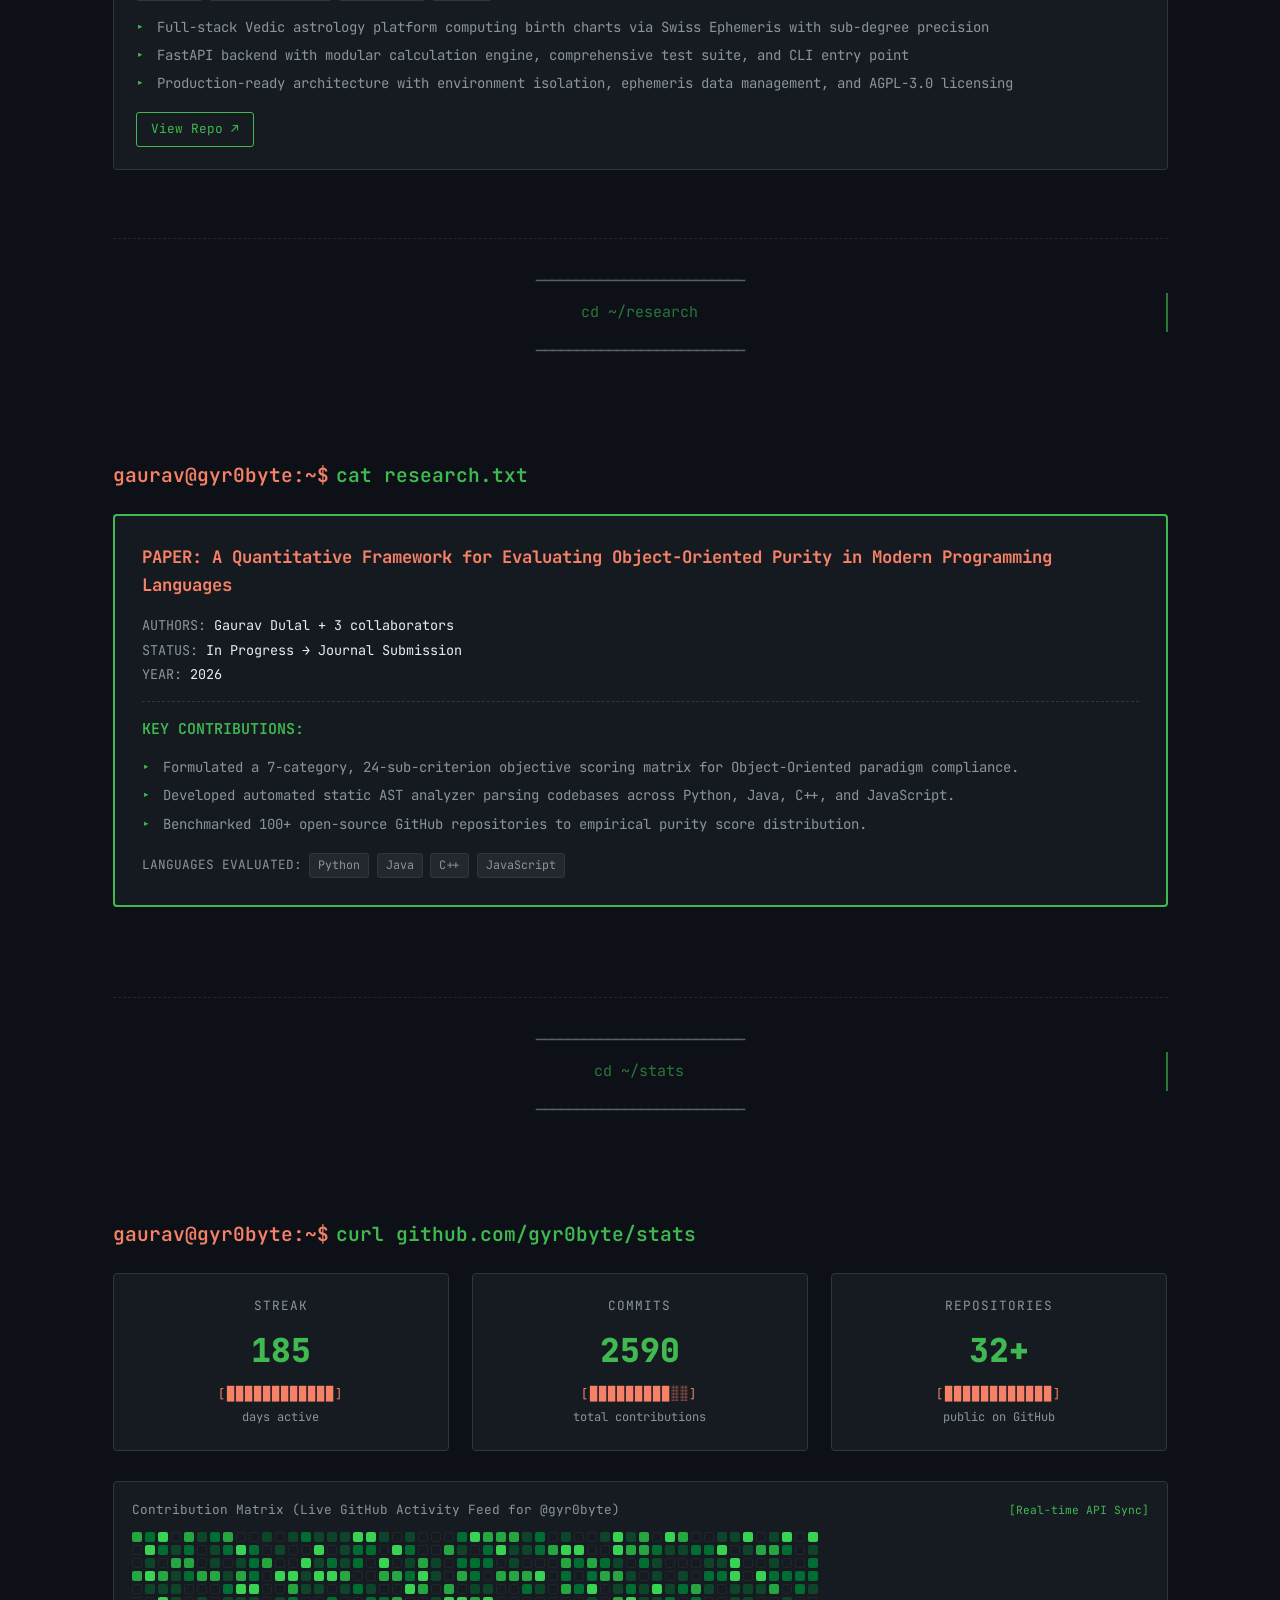
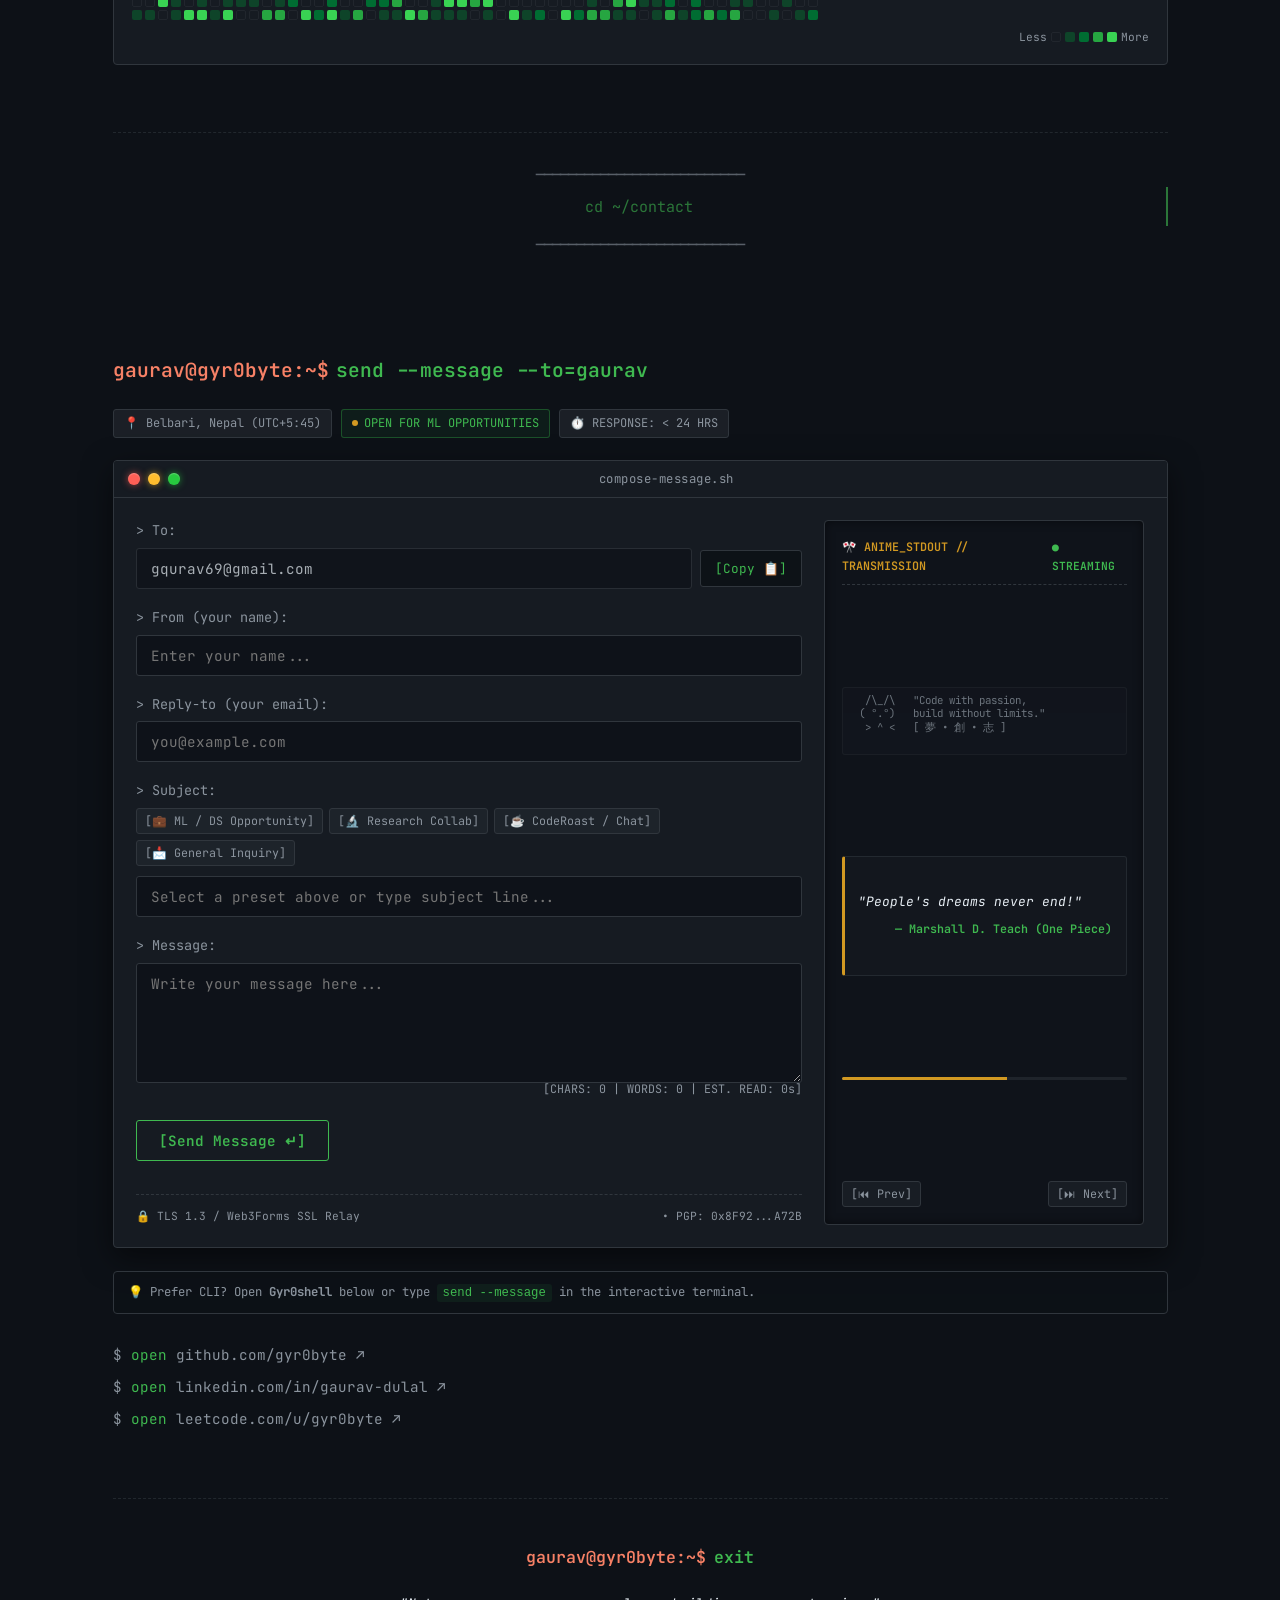
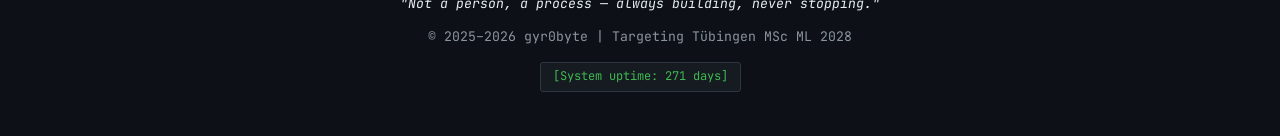
==== commit 927829b2: "feat: add sections.css stylesheet for portfolio styling and update index.html" ====
--- a/index.html
+++ b/index.html
@@ -297,17 +297,17 @@
                             </div>
                         </li>
 
-                        <!-- Deep Learning & NLP -->
+                        <!-- Deep Learning, NLP & GenAI -->
                         <li class="dir-item">
                             <div class="dir-header" onclick="toggleDir(this)">
-                                <span>📁</span> <span>drwxr-xr-x Deep_Learning_&_NLP/</span>
+                                <span>📁</span> <span>drwxr-xr-x Deep_Learning,_NLP_&_GenAI/</span>
                                 <span class="badge-in-progress"><span class="pulse-dot"></span>IN PROGRESS</span>
                             </div>
                             <div class="dir-contents">
-                                <div class="file-line">├── <span class="tech-item">pytorch</span> <span class="tech-item">tensorflow</span> <span class="tech-item">keras</span></div>
-                                <div class="file-line">├── <span class="tech-item">ann</span> <span class="tech-item">cnn</span> <span class="tech-item">rnn</span> <span class="tech-item">lstm</span></div>
-                                <div class="file-line">├── <span class="tech-item">tf-idf</span> <span class="tech-item">ast-parsing</span> <span class="tech-item">stacking-ensemble</span></div>
-                                <div class="file-line">└── <span class="tech-item">transformers</span> <span class="tech-item">text-classification</span></div>
+                                <div class="file-line">├── <span class="tech-item">pytorch</span> <span class="tech-item">tensorflow</span> <span class="tech-item">keras</span> <span class="tech-item">huggingface</span></div>
+                                <div class="file-line">├── <span class="tech-item">ann</span> <span class="tech-item">cnn</span> <span class="tech-item">rnn</span> <span class="tech-item">lstm</span> <span class="tech-item">transformers</span></div>
+                                <div class="file-line">├── <span class="tech-item">langchain</span> <span class="tech-item">rag-pipelines</span> <span class="tech-item">ai-agents</span> <span class="tech-item">chromadb</span></div>
+                                <div class="file-line">└── <span class="tech-item">tf-idf</span> <span class="tech-item">ast-parsing</span> <span class="tech-item">stacking-ensemble</span> <span class="tech-item">text-classification</span></div>
                             </div>
                         </li>
 
@@ -340,27 +340,35 @@
                                 <span>📁</span> <span>drwxr-xr-x Tools_&_Deployment/</span>
                             </div>
                             <div class="dir-contents">
-                                <div class="file-line">├── <span class="tech-item">git</span> <span class="tech-item">github</span> <span class="tech-item">streamlit</span> <span class="tech-item">flask</span></div>
-                                <div class="file-line">├── <span class="tech-item">jupyter</span> <span class="tech-item">vscode</span> <span class="tech-item">linux</span> <span class="tech-item">plotly</span></div>
-                                <div class="file-line">└── <span class="tech-item">render</span> <span class="tech-item">streamlit-cloud</span> <span class="tech-item">postman</span></div>
+                                <div class="file-line">├── <span class="tech-item">git</span> <span class="tech-item">github</span> <span class="tech-item">fastapi</span> <span class="tech-item">streamlit</span> <span class="tech-item">flask</span></div>
+                                <div class="file-line">├── <span class="tech-item">jupyter</span> <span class="tech-item">vscode</span> <span class="tech-item">linux</span> <span class="tech-item">plotly</span> <span class="tech-item">pgvector</span></div>
+                                <div class="file-line">└── <span class="tech-item">cloudflare-workers</span> <span class="tech-item">render</span> <span class="tech-item">streamlit-cloud</span> <span class="tech-item">postman</span></div>
                             </div>
                         </li>
                     </ul>
 
                     <!-- Neural Network Graph View Container -->
                     <div id="skillsGraphContainer" style="display: none; position: relative; width: 100%;">
-                        <div class="skills-graph-header" style="display: flex; justify-content: space-between; align-items: center; margin-bottom: 0.8rem; font-size: 0.8rem; color: var(--secondary-text); border-bottom: 1px dashed var(--border); padding-bottom: 0.5rem;">
-                            <span>🕸️ NEURAL_SKILL_GRAPH v1.0 (Interactive Nodes — Hover & Drag)</span>
-                            <span>● LIVE SIMULATION</span>
+                        <div class="skills-graph-header" style="display: flex; justify-content: space-between; align-items: center; margin-bottom: 0.8rem; font-size: 0.8rem; color: var(--secondary-text); border-bottom: 1px dashed var(--border); padding-bottom: 0.5rem; flex-wrap: wrap; gap: 0.5rem;">
+                            <span>🕸️ NEURAL_SKILL_GRAPH v2.0 (Interactive Physics · Drag & Touch)</span>
+                            <span class="graph-status-badge">● LIVE SIMULATION</span>
                         </div>
-                        <canvas id="skillsGraphCanvas" style="width: 100%; height: 420px; display: block; background: rgba(13, 17, 23, 0.6); border-radius: 4px; border: 1px solid var(--border);"></canvas>
-                        <div class="skills-graph-legend" style="display: flex; gap: 1rem; flex-wrap: wrap; margin-top: 0.8rem; font-size: 0.75rem; color: var(--secondary-text); font-family: var(--font-mono); justify-content: center;">
-                            <span><span style="color: #2ea44f;">●</span> Machine Learning</span>
-                            <span><span style="color: #d29922;">●</span> Deep Learning & NLP</span>
-                            <span><span style="color: #58a6ff;">●</span> Languages</span>
-                            <span><span style="color: #bc8cff;">●</span> Math & Architecture</span>
-                            <span><span style="color: #f0883e;">●</span> Tools & Deployment</span>
-                            <span><span style="color: var(--amber-yellow);">⚡</span> In-Progress Node</span>
+                        <canvas id="skillsGraphCanvas" style="width: 100%; height: 440px; display: block; background: rgba(13, 17, 23, 0.7); border-radius: 4px; border: 1px solid var(--border); touch-action: none;"></canvas>
+                        
+                        <div class="skills-graph-cue" style="display: flex; justify-content: space-between; align-items: center; margin-top: 0.5rem; font-size: 0.75rem; color: var(--secondary-text); font-family: var(--font-mono); flex-wrap: wrap; gap: 0.5rem;">
+                            <span>💡 Tip: Click filter pills below to isolate clusters · Drag / touch nodes to interact</span>
+                            <span id="graphFilterReset" onclick="filterGraphCategory('all')" style="cursor: pointer; color: var(--terminal-green); display: none;">[Reset Filter ↺]</span>
+                        </div>
+
+                        <!-- Interactive Category Filter Chips / Legend -->
+                        <div class="skills-graph-legend" id="skillsGraphLegend" style="display: flex; gap: 0.5rem; flex-wrap: wrap; margin-top: 0.7rem; font-size: 0.75rem; color: var(--secondary-text); font-family: var(--font-mono); justify-content: center;">
+                            <button class="graph-filter-btn active" data-cat="all" onclick="filterGraphCategory('all')">All Nodes (26)</button>
+                            <button class="graph-filter-btn" data-cat="ml" onclick="filterGraphCategory('ml')"><span style="color: #2ea44f;">●</span> Machine Learning</button>
+                            <button class="graph-filter-btn" data-cat="dl_nlp" onclick="filterGraphCategory('dl_nlp')"><span style="color: #d29922;">●</span> Deep Learning & NLP</button>
+                            <button class="graph-filter-btn" data-cat="genai" onclick="filterGraphCategory('genai')"><span style="color: #f78166;">●</span> GenAI & Agents</button>
+                            <button class="graph-filter-btn" data-cat="lang" onclick="filterGraphCategory('lang')"><span style="color: #58a6ff;">●</span> Languages</button>
+                            <button class="graph-filter-btn" data-cat="math" onclick="filterGraphCategory('math')"><span style="color: #bc8cff;">●</span> Math & Foundations</button>
+                            <button class="graph-filter-btn" data-cat="tools" onclick="filterGraphCategory('tools')"><span style="color: #f0883e;">●</span> Tools & Deployment</button>
                         </div>
                     </div>
                 </div>
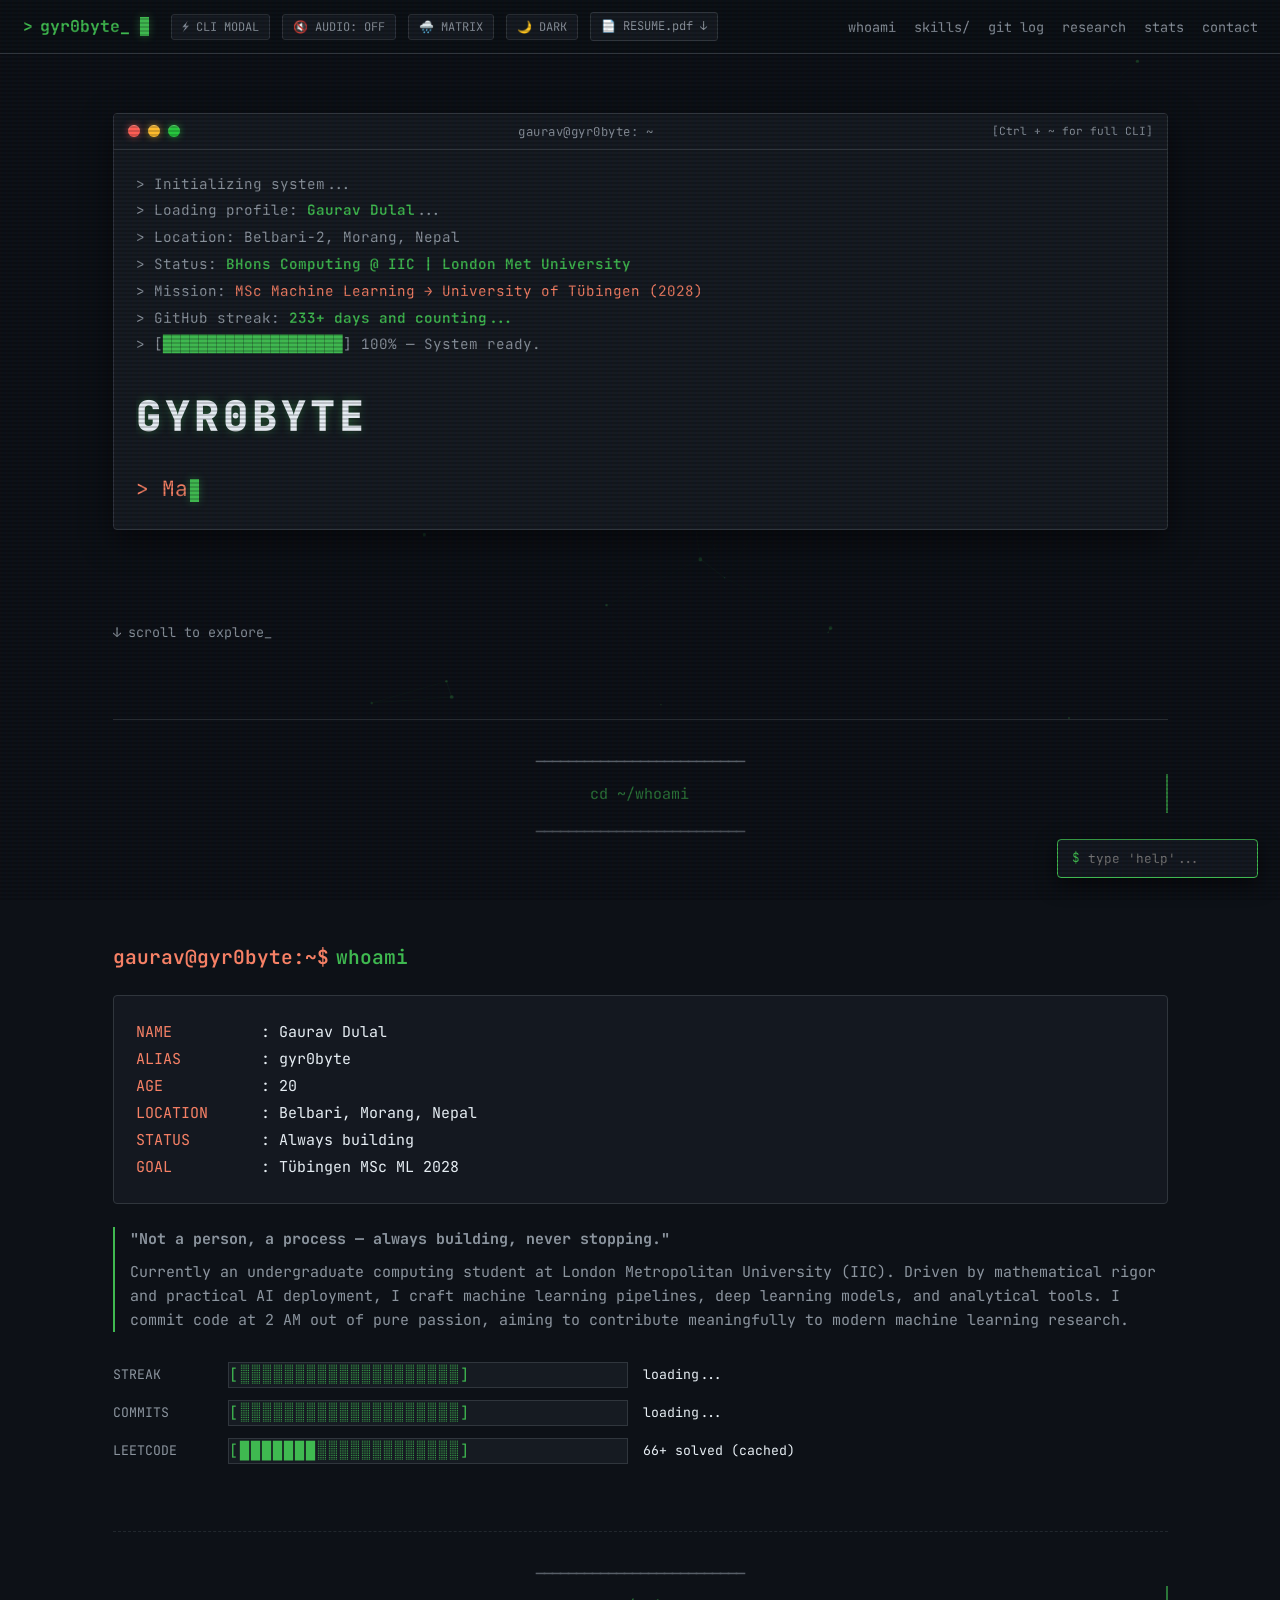
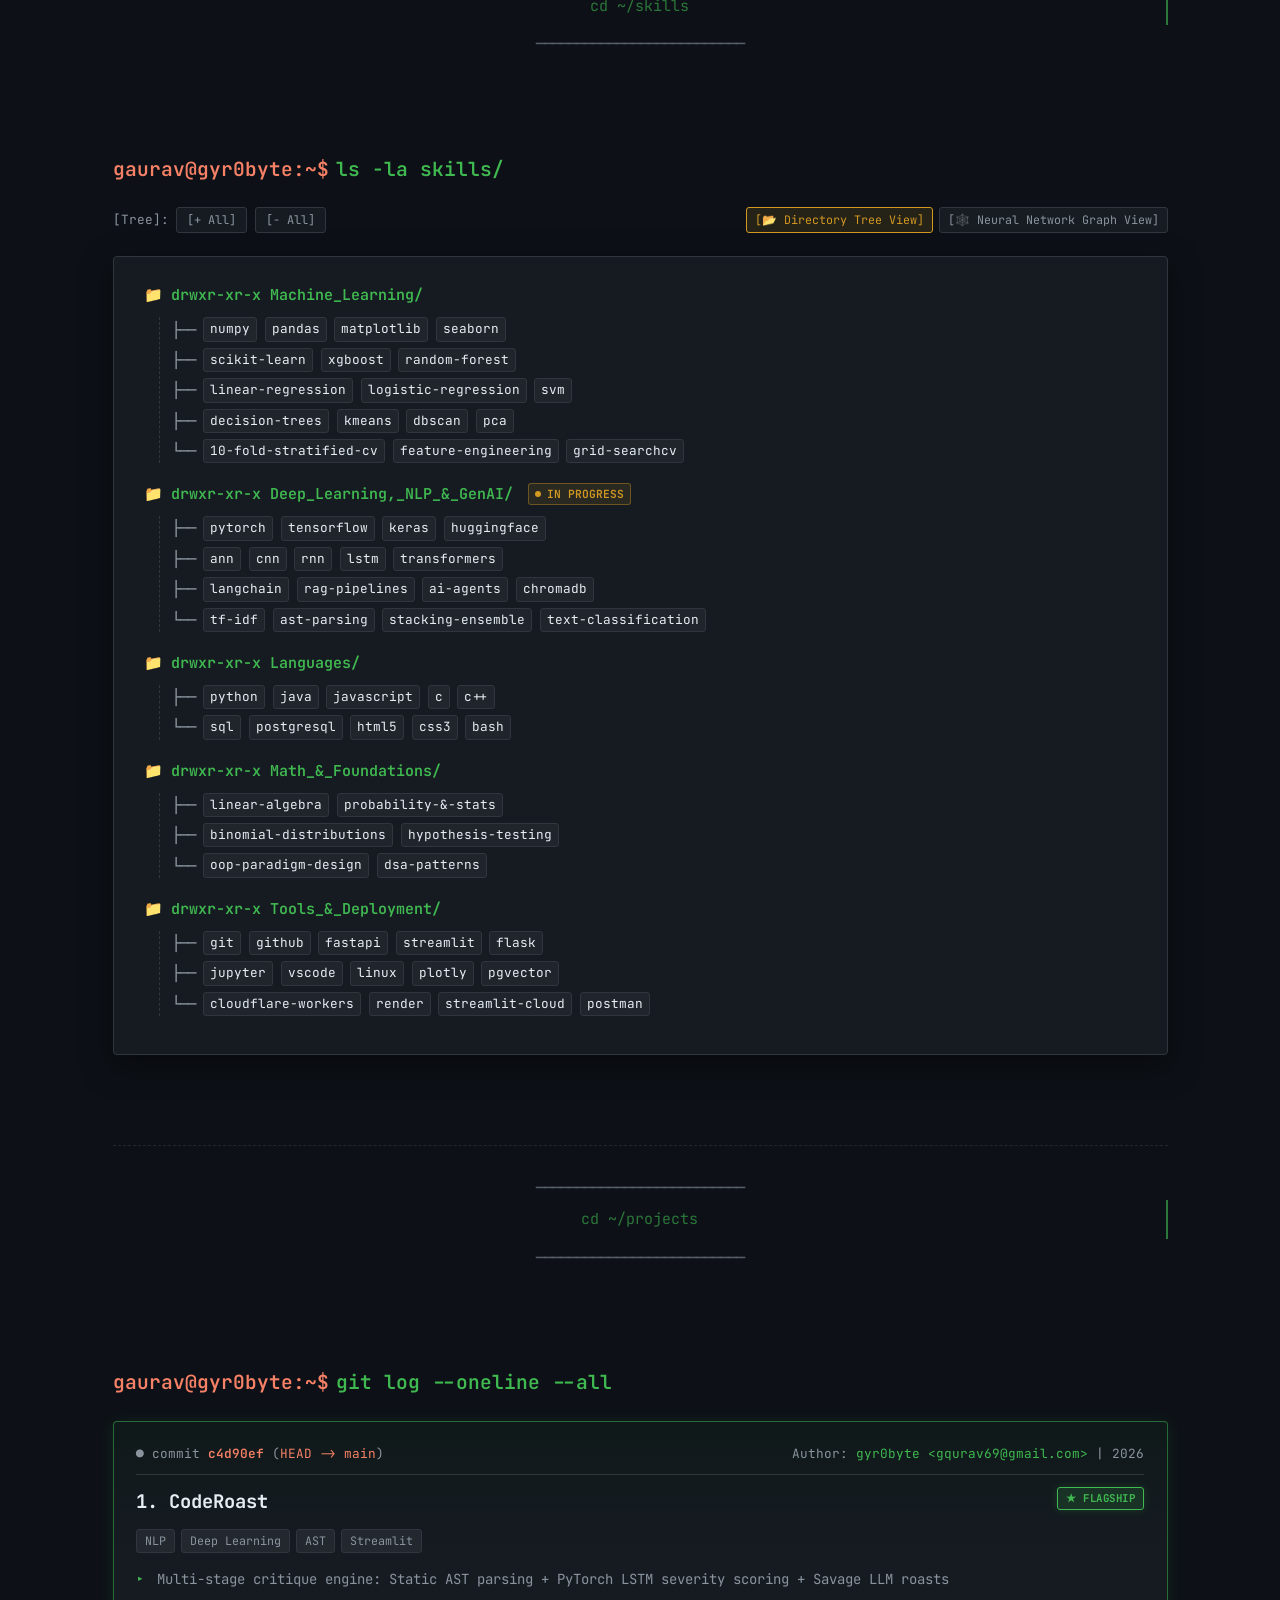
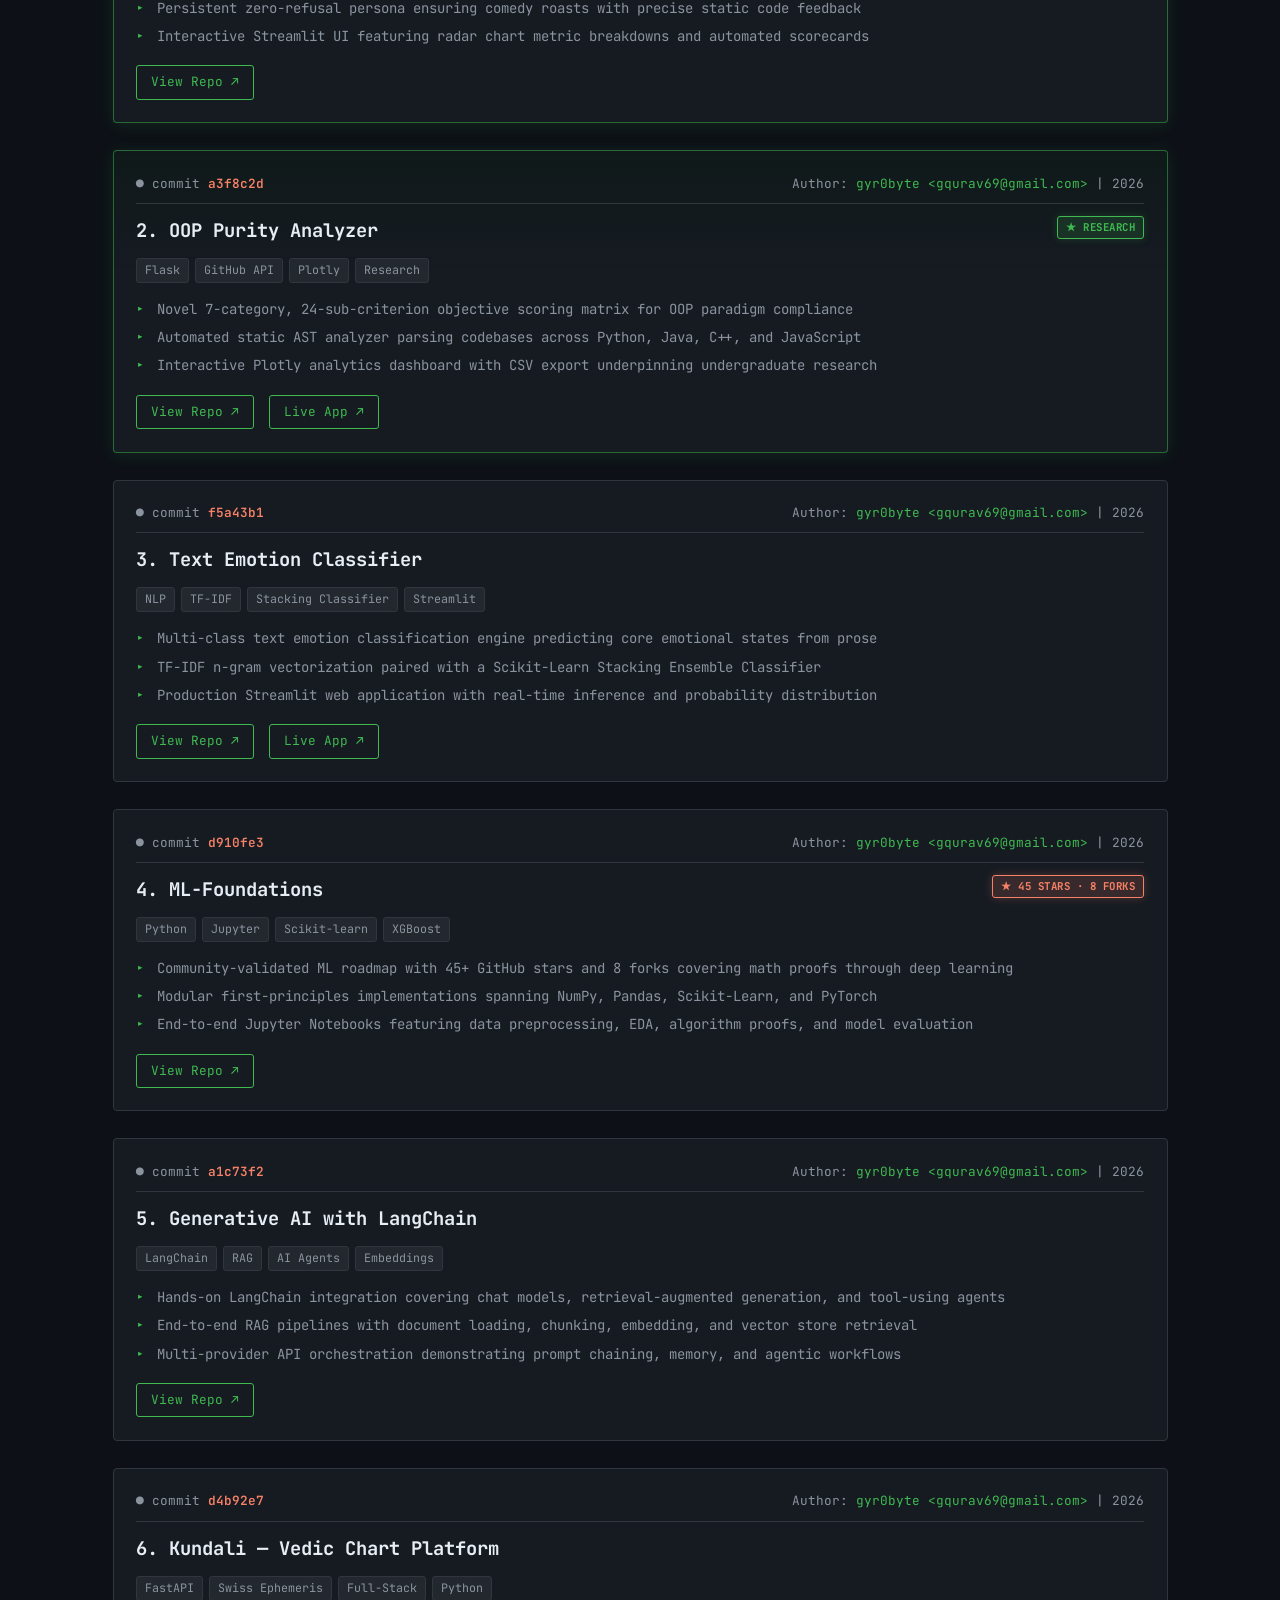
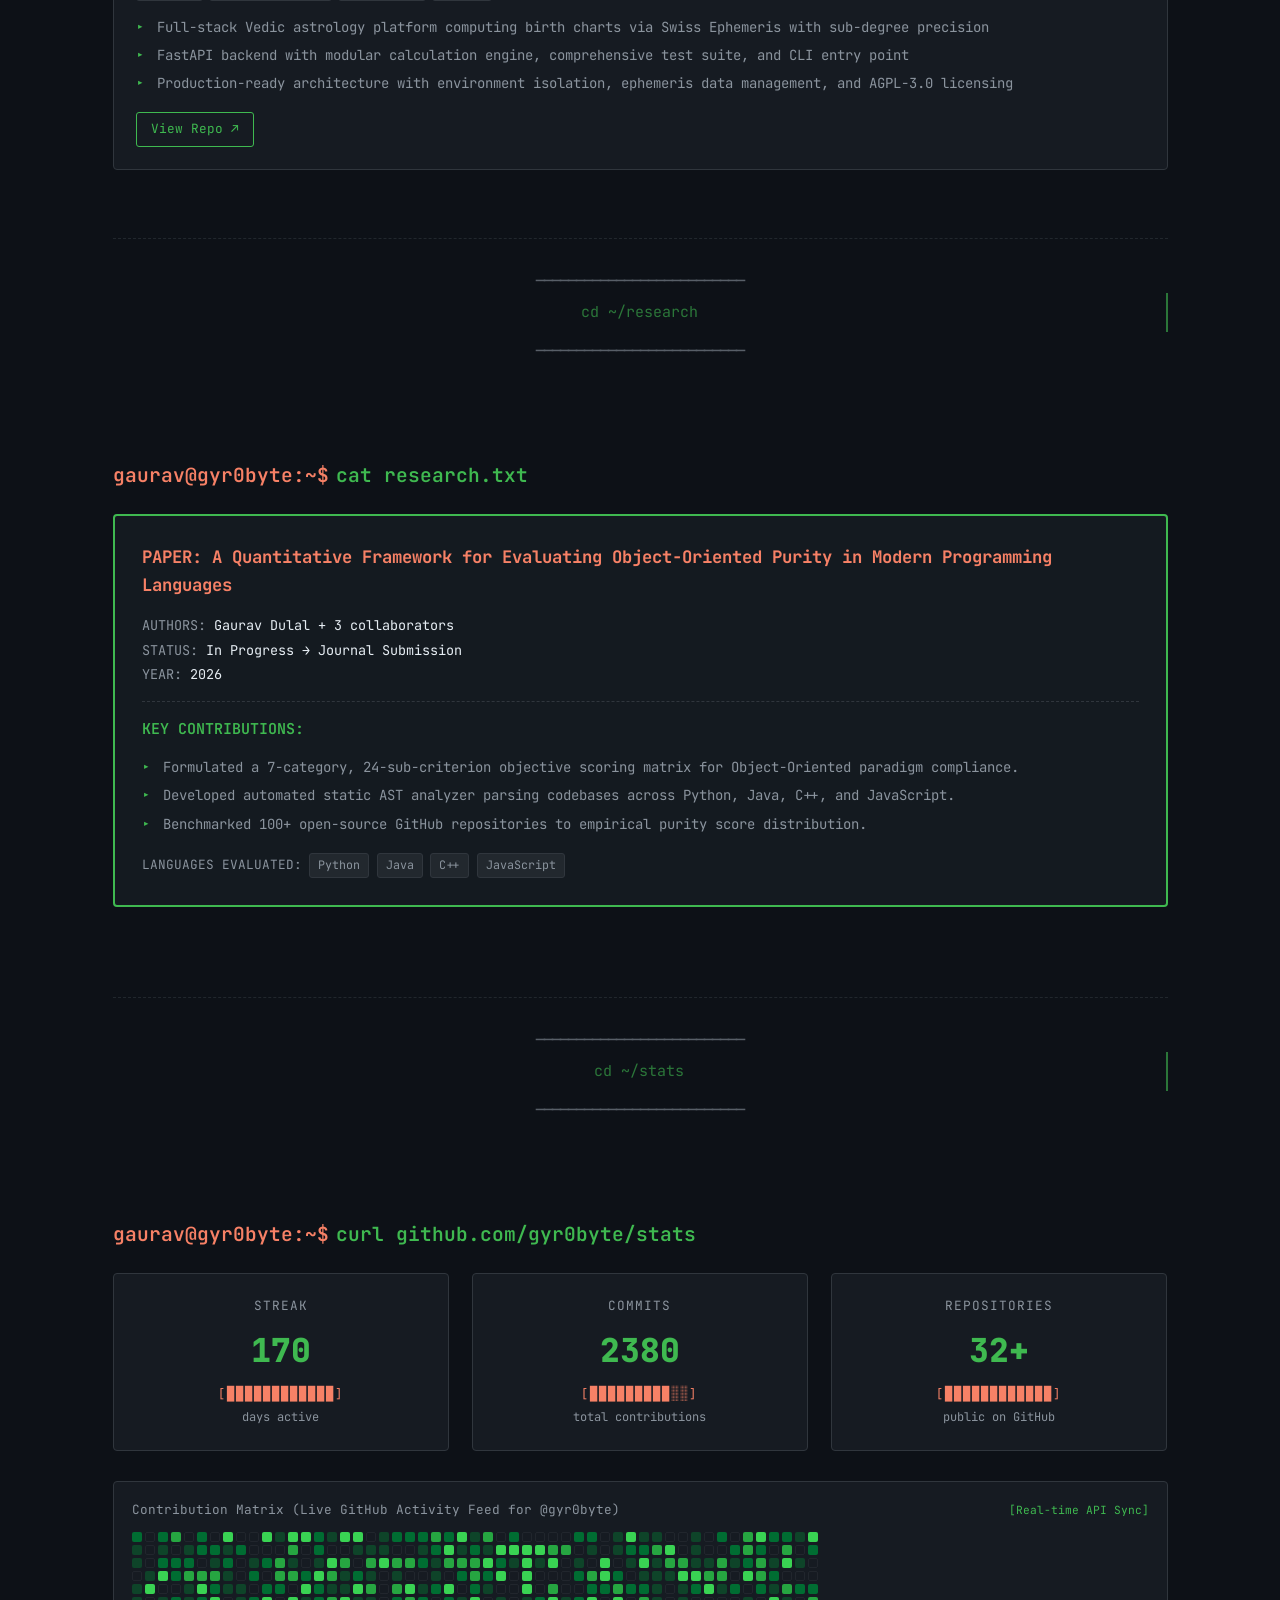
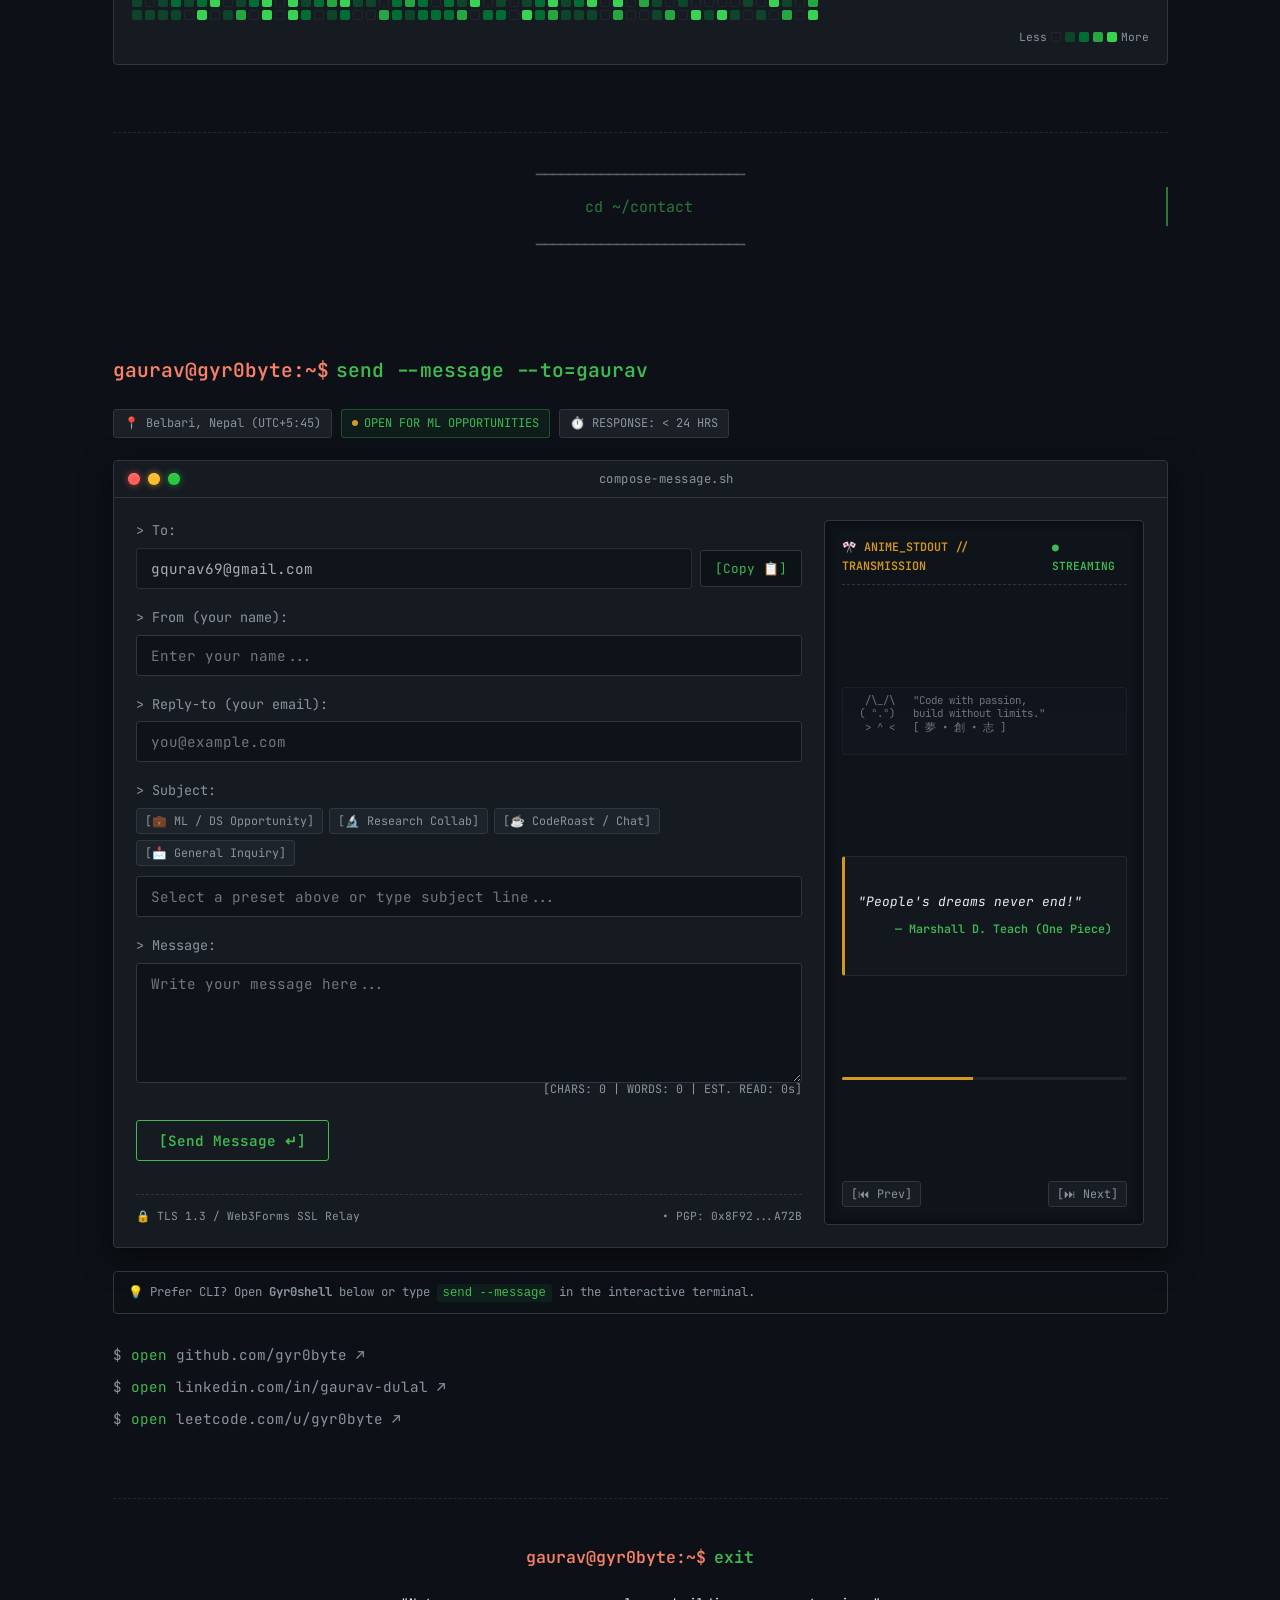
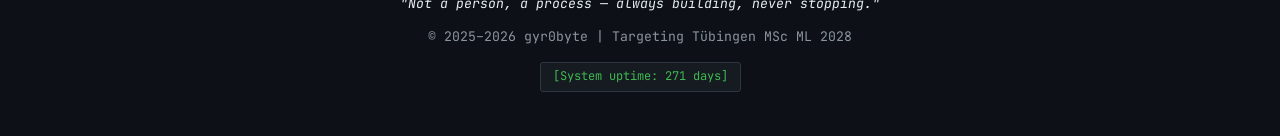
==== commit c68f4278: "feat: add interactive neural skill network graph visualizer and update HTML integration" ====
--- a/index.html
+++ b/index.html
@@ -362,13 +362,13 @@
 
                         <!-- Interactive Category Filter Chips / Legend -->
                         <div class="skills-graph-legend" id="skillsGraphLegend" style="display: flex; gap: 0.5rem; flex-wrap: wrap; margin-top: 0.7rem; font-size: 0.75rem; color: var(--secondary-text); font-family: var(--font-mono); justify-content: center;">
-                            <button class="graph-filter-btn active" data-cat="all" onclick="filterGraphCategory('all')">All Nodes (26)</button>
-                            <button class="graph-filter-btn" data-cat="ml" onclick="filterGraphCategory('ml')"><span style="color: #2ea44f;">●</span> Machine Learning</button>
-                            <button class="graph-filter-btn" data-cat="dl_nlp" onclick="filterGraphCategory('dl_nlp')"><span style="color: #d29922;">●</span> Deep Learning & NLP</button>
-                            <button class="graph-filter-btn" data-cat="genai" onclick="filterGraphCategory('genai')"><span style="color: #f78166;">●</span> GenAI & Agents</button>
-                            <button class="graph-filter-btn" data-cat="lang" onclick="filterGraphCategory('lang')"><span style="color: #58a6ff;">●</span> Languages</button>
-                            <button class="graph-filter-btn" data-cat="math" onclick="filterGraphCategory('math')"><span style="color: #bc8cff;">●</span> Math & Foundations</button>
-                            <button class="graph-filter-btn" data-cat="tools" onclick="filterGraphCategory('tools')"><span style="color: #f0883e;">●</span> Tools & Deployment</button>
+                            <button type="button" class="graph-filter-btn active" data-cat="all" onclick="filterGraphCategory('all')">All Nodes (26)</button>
+                            <button type="button" class="graph-filter-btn" data-cat="ml" onclick="filterGraphCategory('ml')"><span style="color: #2ea44f; pointer-events: none;">●</span> Machine Learning</button>
+                            <button type="button" class="graph-filter-btn" data-cat="dl_nlp" onclick="filterGraphCategory('dl_nlp')"><span style="color: #d29922; pointer-events: none;">●</span> Deep Learning & NLP</button>
+                            <button type="button" class="graph-filter-btn" data-cat="genai" onclick="filterGraphCategory('genai')"><span style="color: #f78166; pointer-events: none;">●</span> GenAI & Agents</button>
+                            <button type="button" class="graph-filter-btn" data-cat="lang" onclick="filterGraphCategory('lang')"><span style="color: #58a6ff; pointer-events: none;">●</span> Languages</button>
+                            <button type="button" class="graph-filter-btn" data-cat="math" onclick="filterGraphCategory('math')"><span style="color: #bc8cff; pointer-events: none;">●</span> Math & Foundations</button>
+                            <button type="button" class="graph-filter-btn" data-cat="tools" onclick="filterGraphCategory('tools')"><span style="color: #f0883e; pointer-events: none;">●</span> Tools & Deployment</button>
                         </div>
                     </div>
                 </div>
@@ -827,8 +827,8 @@
     <script src="js/matrix.js"></script>
     <script src="js/boot.js"></script>
     <script src="js/typewriter.js"></script>
-    <script src="js/skills.js"></script>
-    <script src="js/skills-graph.js"></script>
+    <script src="js/skills.js?v=2.2.0"></script>
+    <script src="js/skills-graph.js?v=2.2.0"></script>
     <script src="js/stats.js"></script>
     <script src="js/projects.js"></script>
     <script src="js/cli.js"></script>
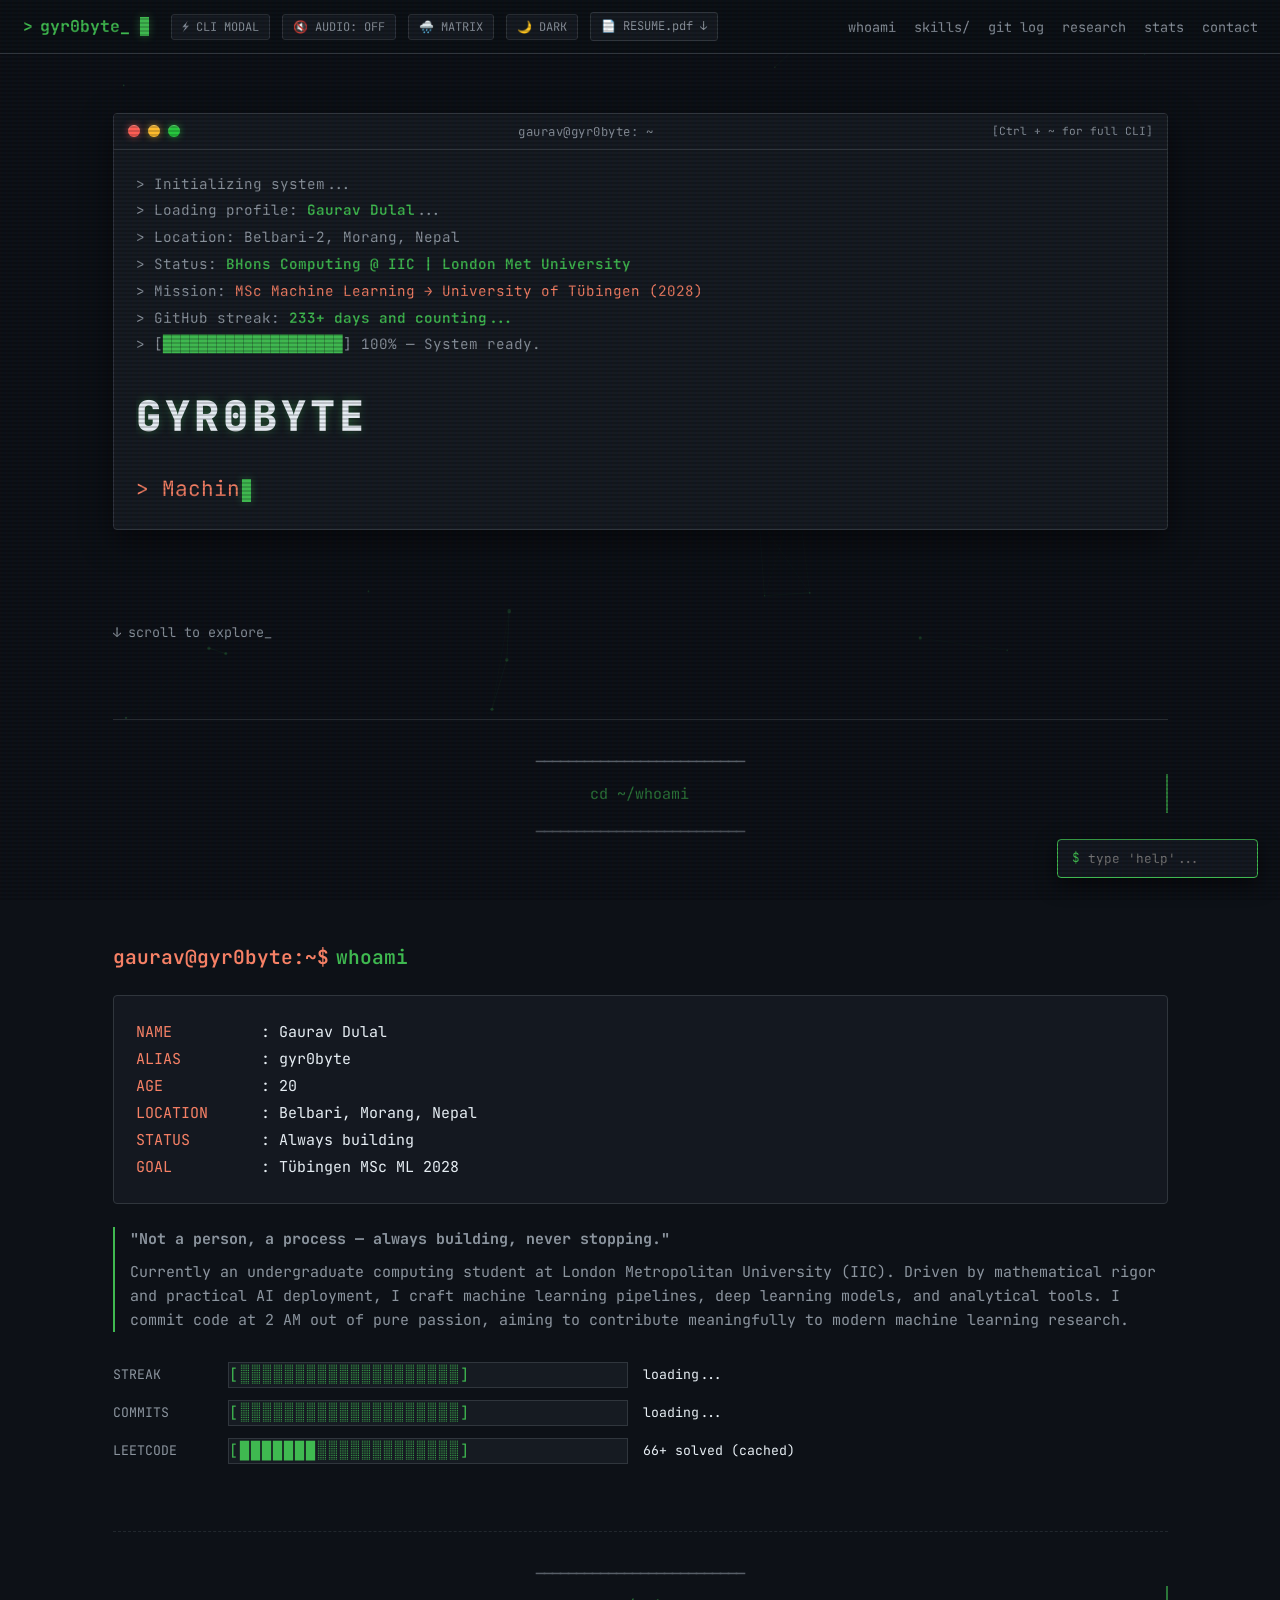
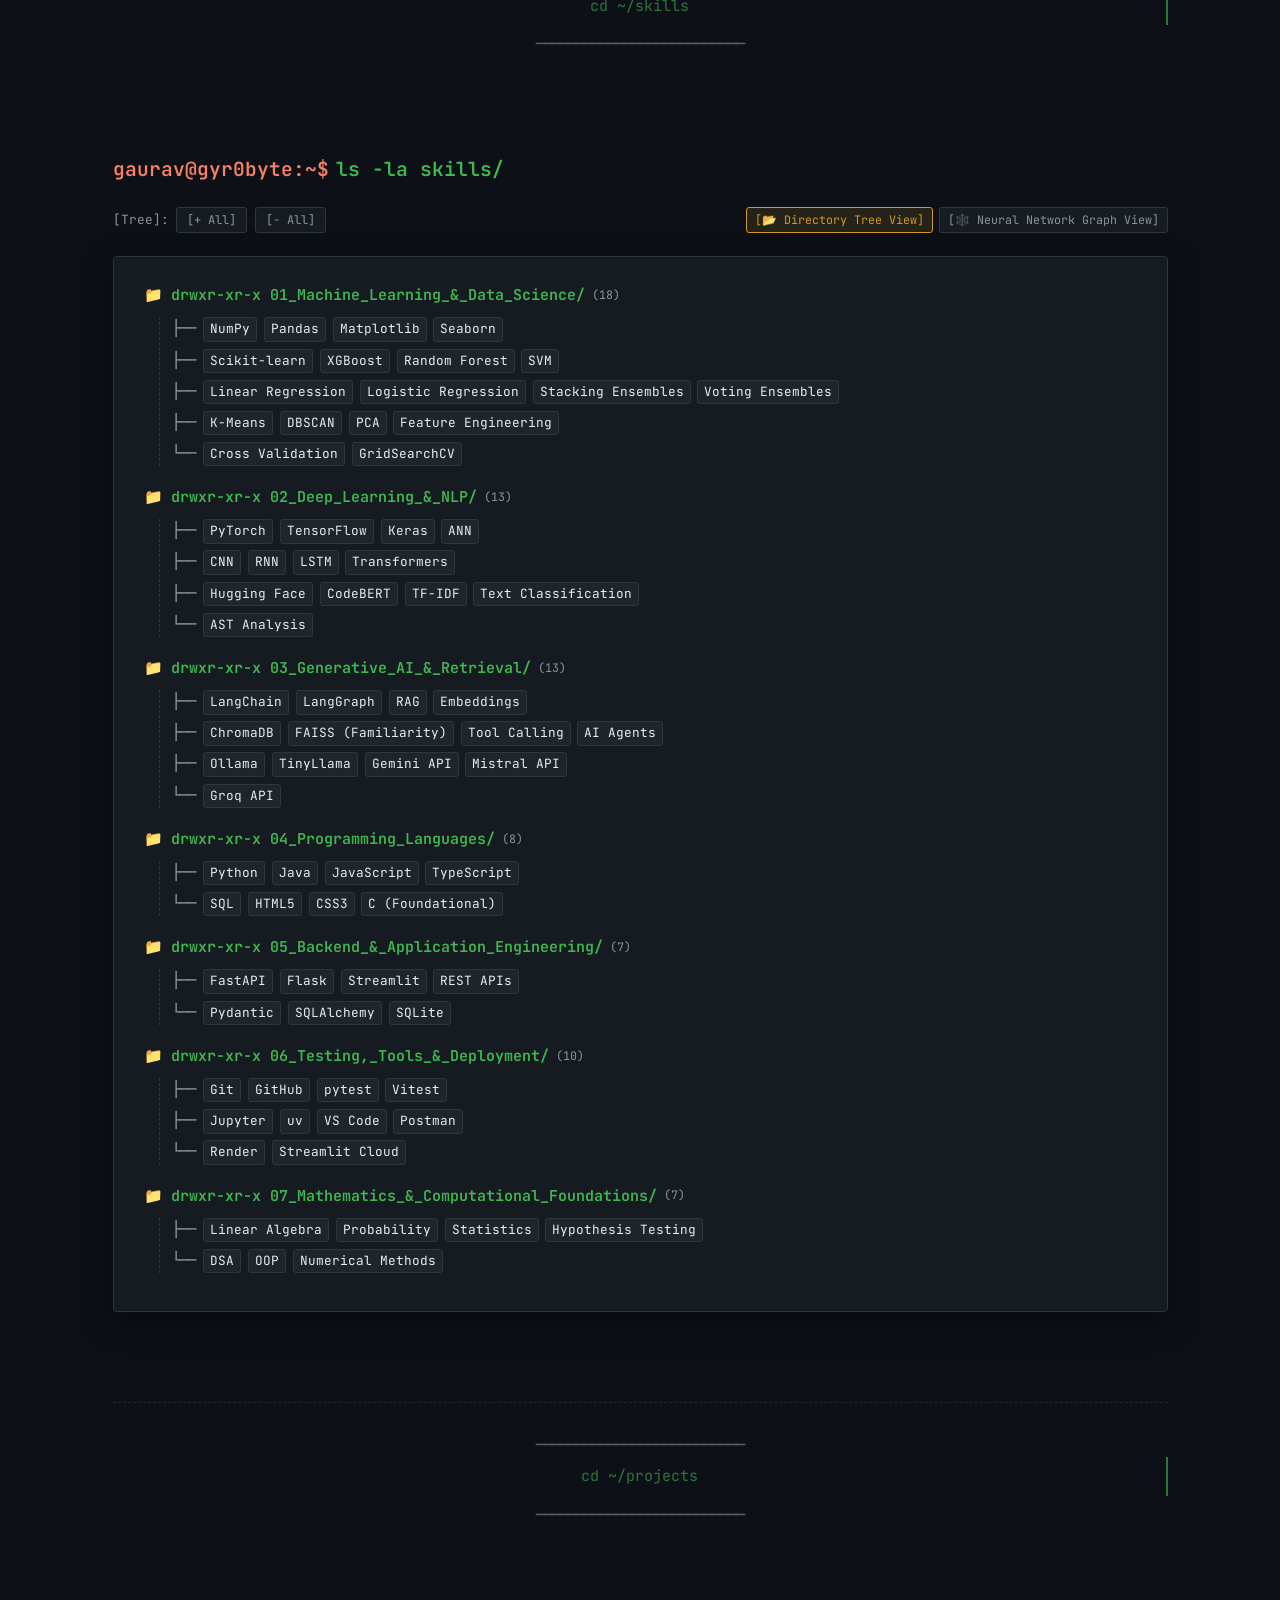
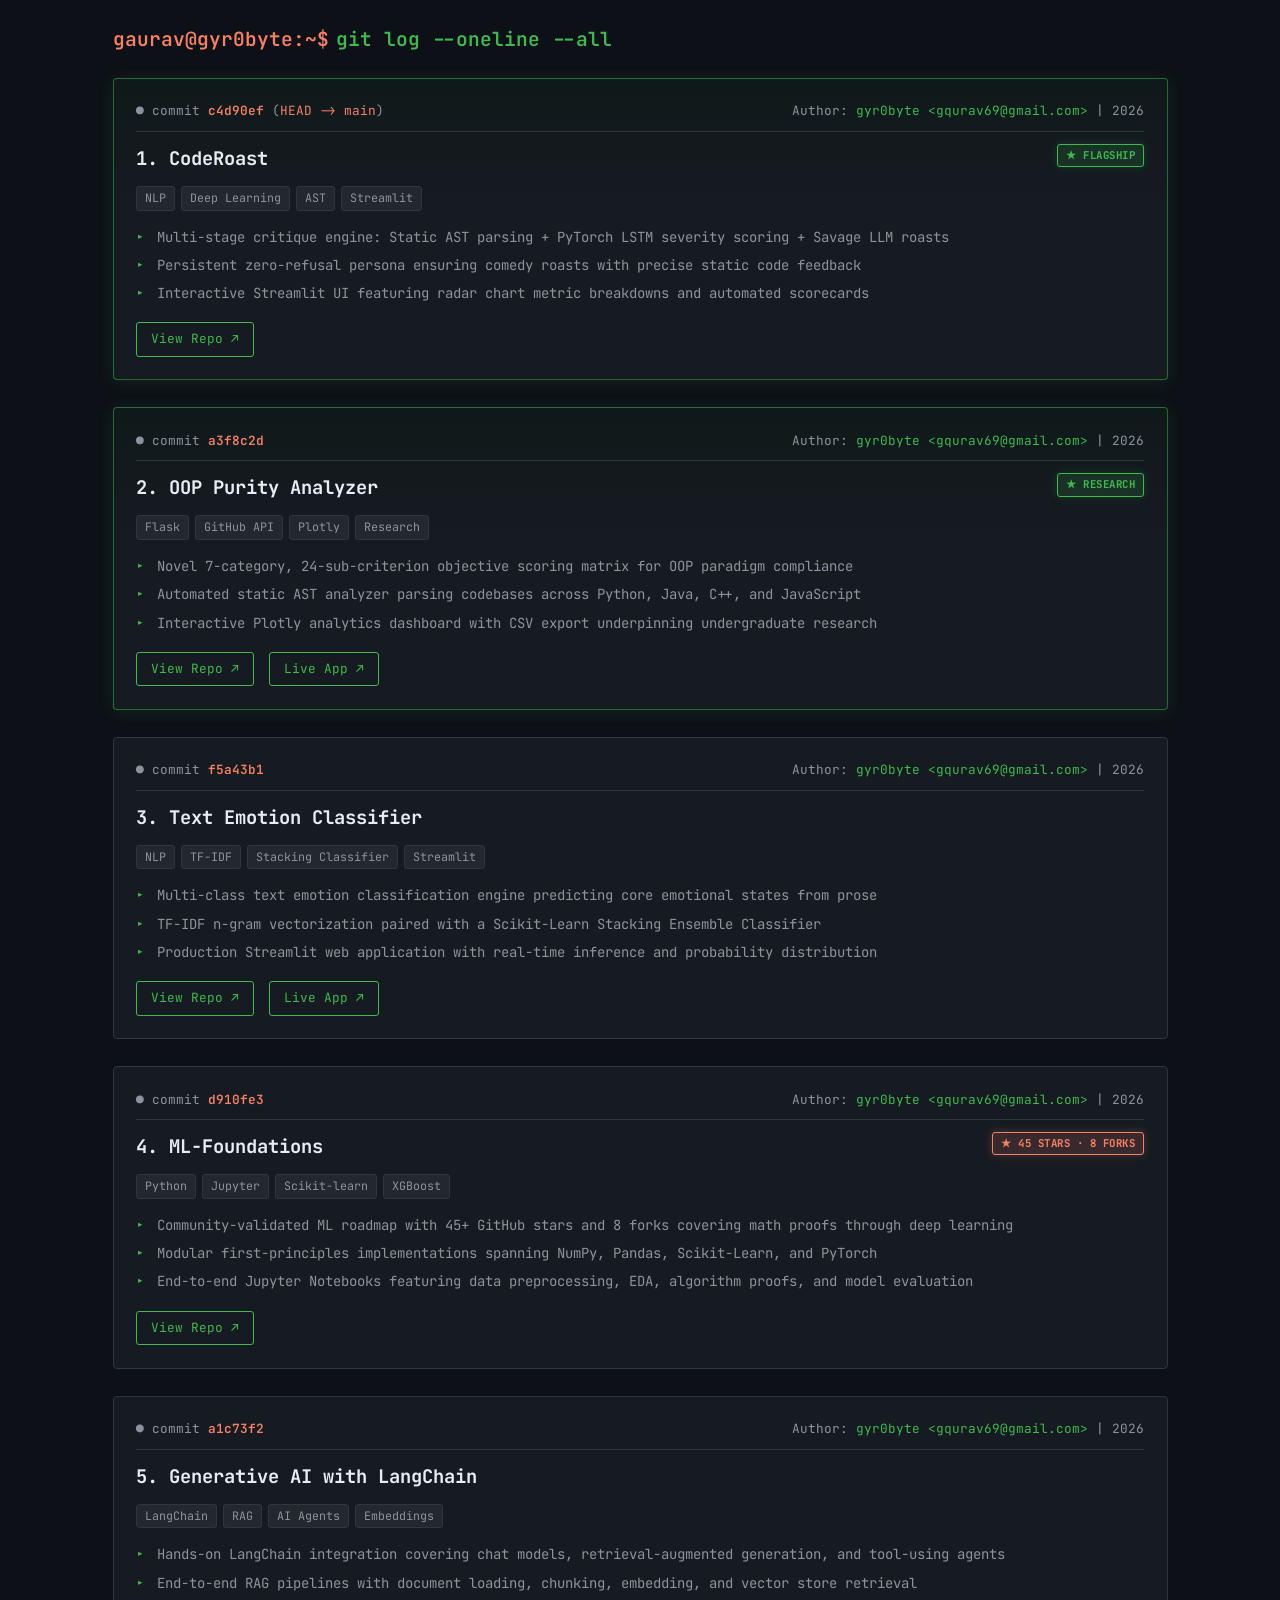
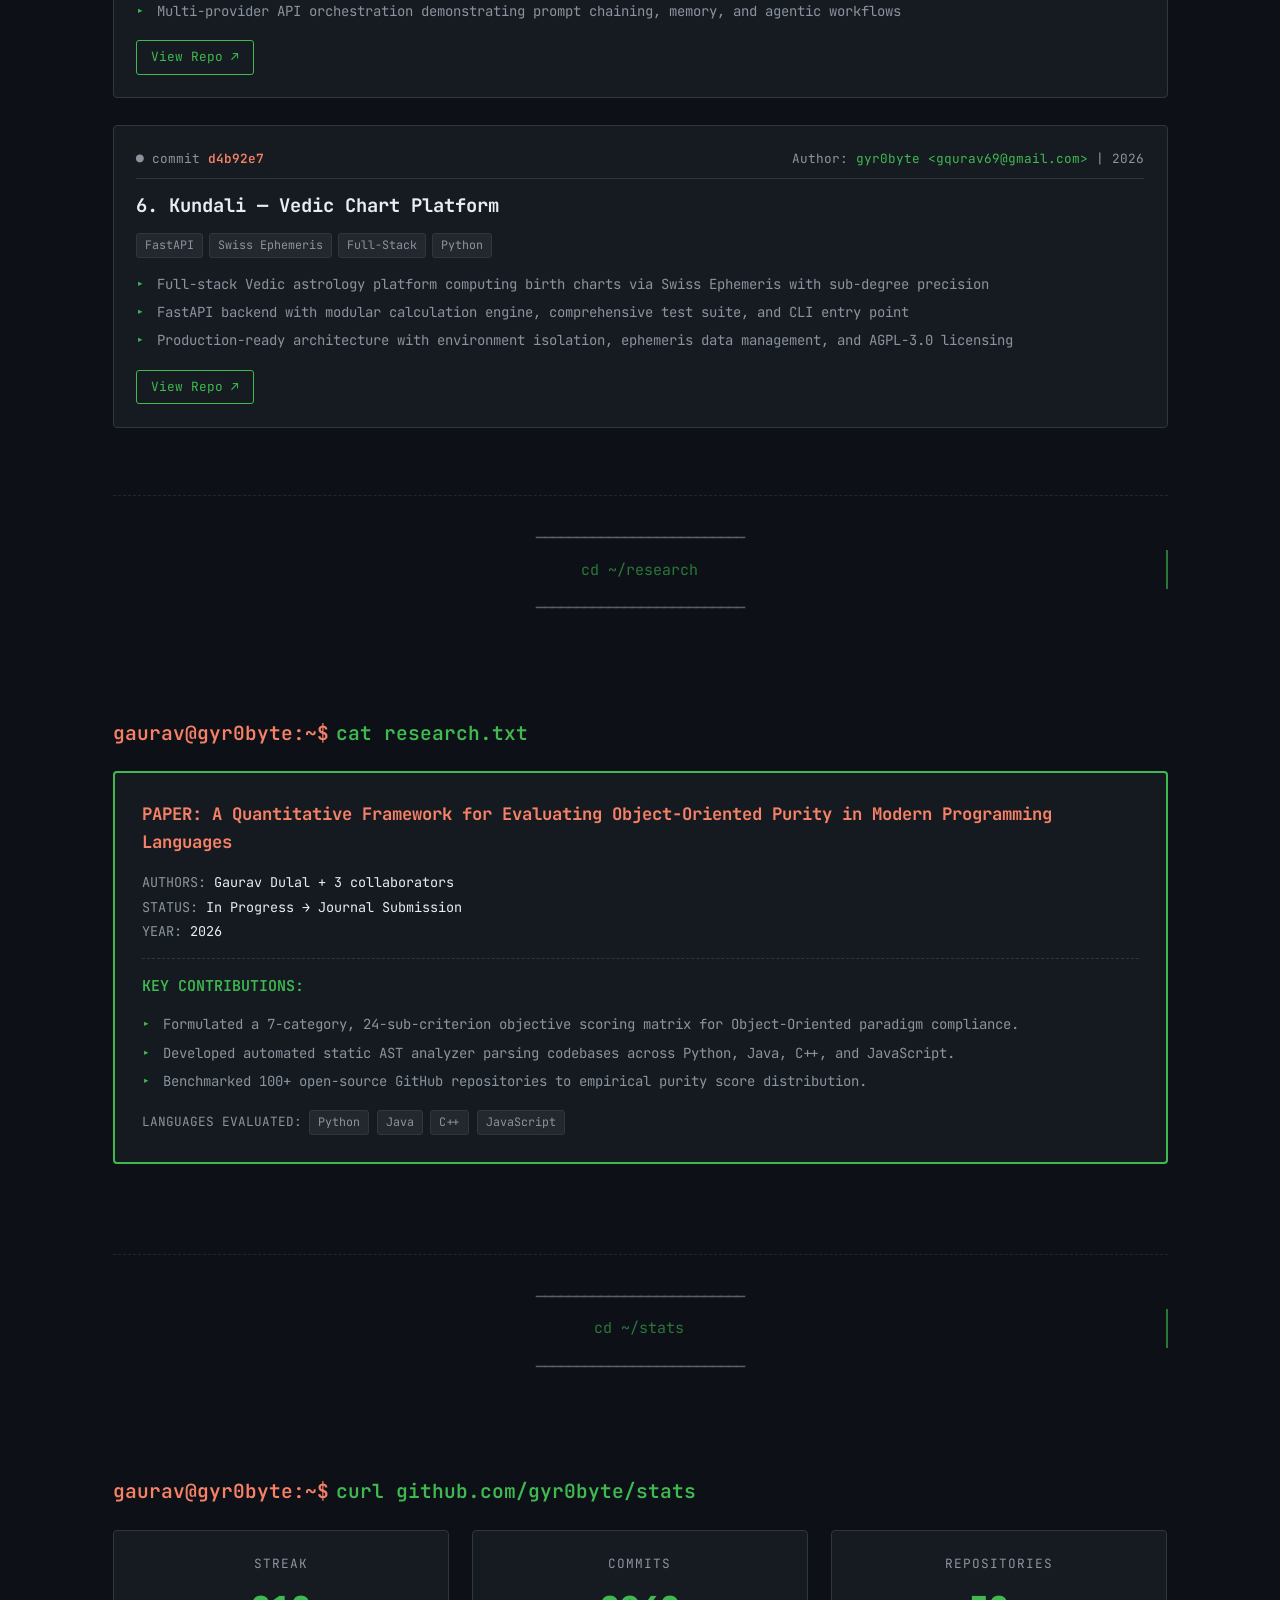
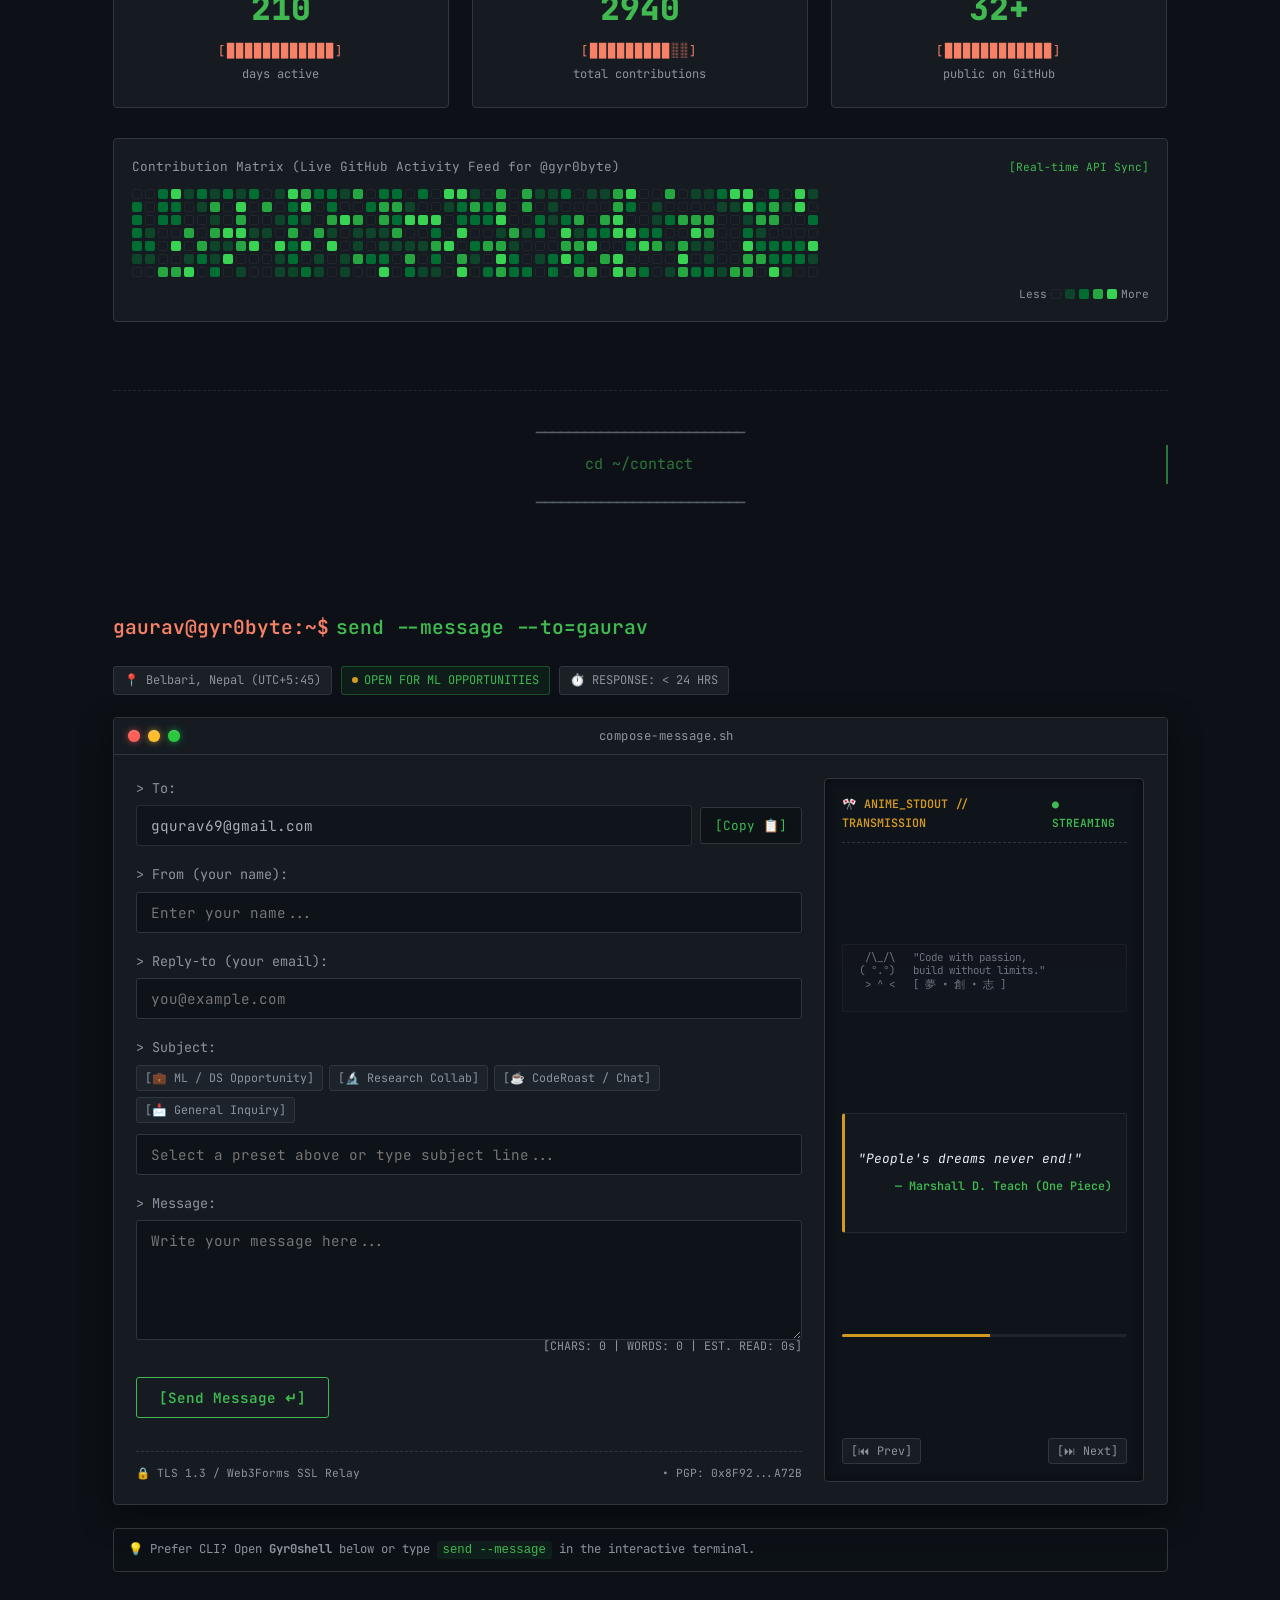
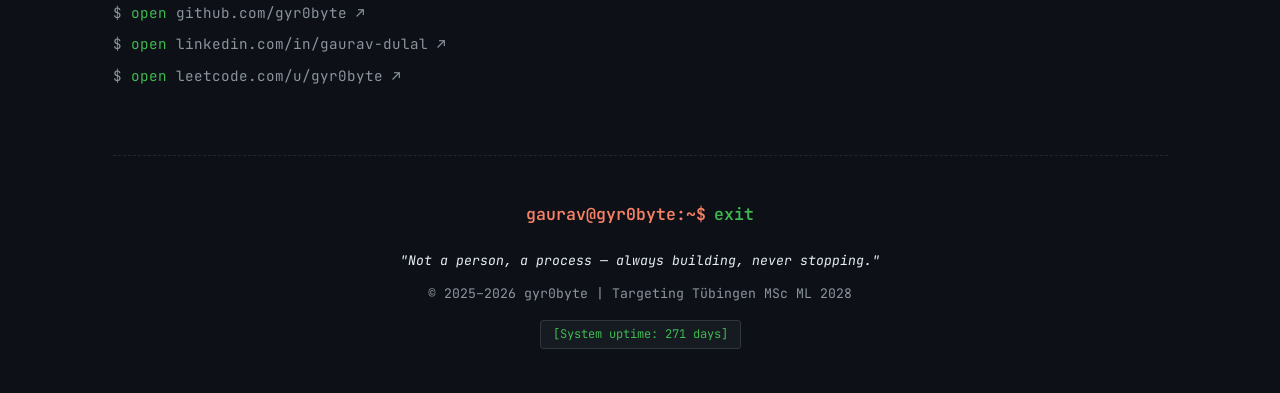
==== commit 7e19eb16: "feat: add section styles and layout for portfolio sections" ====
--- a/index.html
+++ b/index.html
@@ -282,94 +282,23 @@
 
             <div class="terminal-window">
                 <div class="terminal-body">
-                    <ul class="skills-tree">
-                        <!-- Machine Learning -->
-                        <li class="dir-item">
-                            <div class="dir-header" onclick="toggleDir(this)">
-                                <span>📁</span> <span>drwxr-xr-x Machine_Learning/</span>
-                            </div>
-                            <div class="dir-contents">
-                                <div class="file-line">├── <span class="tech-item">numpy</span> <span class="tech-item">pandas</span> <span class="tech-item">matplotlib</span> <span class="tech-item">seaborn</span></div>
-                                <div class="file-line">├── <span class="tech-item">scikit-learn</span> <span class="tech-item">xgboost</span> <span class="tech-item">random-forest</span></div>
-                                <div class="file-line">├── <span class="tech-item">linear-regression</span> <span class="tech-item">logistic-regression</span> <span class="tech-item">svm</span></div>
-                                <div class="file-line">├── <span class="tech-item">decision-trees</span> <span class="tech-item">kmeans</span> <span class="tech-item">dbscan</span> <span class="tech-item">pca</span></div>
-                                <div class="file-line">└── <span class="tech-item">10-fold-stratified-cv</span> <span class="tech-item">feature-engineering</span> <span class="tech-item">grid-searchcv</span></div>
-                            </div>
-                        </li>
-
-                        <!-- Deep Learning, NLP & GenAI -->
-                        <li class="dir-item">
-                            <div class="dir-header" onclick="toggleDir(this)">
-                                <span>📁</span> <span>drwxr-xr-x Deep_Learning,_NLP_&_GenAI/</span>
-                                <span class="badge-in-progress"><span class="pulse-dot"></span>IN PROGRESS</span>
-                            </div>
-                            <div class="dir-contents">
-                                <div class="file-line">├── <span class="tech-item">pytorch</span> <span class="tech-item">tensorflow</span> <span class="tech-item">keras</span> <span class="tech-item">huggingface</span></div>
-                                <div class="file-line">├── <span class="tech-item">ann</span> <span class="tech-item">cnn</span> <span class="tech-item">rnn</span> <span class="tech-item">lstm</span> <span class="tech-item">transformers</span></div>
-                                <div class="file-line">├── <span class="tech-item">langchain</span> <span class="tech-item">rag-pipelines</span> <span class="tech-item">ai-agents</span> <span class="tech-item">chromadb</span></div>
-                                <div class="file-line">└── <span class="tech-item">tf-idf</span> <span class="tech-item">ast-parsing</span> <span class="tech-item">stacking-ensemble</span> <span class="tech-item">text-classification</span></div>
-                            </div>
-                        </li>
-
-                        <!-- Languages -->
-                        <li class="dir-item">
-                            <div class="dir-header" onclick="toggleDir(this)">
-                                <span>📁</span> <span>drwxr-xr-x Languages/</span>
-                            </div>
-                            <div class="dir-contents">
-                                <div class="file-line">├── <span class="tech-item">python</span> <span class="tech-item">java</span> <span class="tech-item">javascript</span> <span class="tech-item">c</span> <span class="tech-item">c++</span></div>
-                                <div class="file-line">└── <span class="tech-item">sql</span> <span class="tech-item">postgresql</span> <span class="tech-item">html5</span> <span class="tech-item">css3</span> <span class="tech-item">bash</span></div>
-                            </div>
-                        </li>
-
-                        <!-- Math & Foundations -->
-                        <li class="dir-item">
-                            <div class="dir-header" onclick="toggleDir(this)">
-                                <span>📁</span> <span>drwxr-xr-x Math_&_Foundations/</span>
-                            </div>
-                            <div class="dir-contents">
-                                <div class="file-line">├── <span class="tech-item">linear-algebra</span> <span class="tech-item">probability-&-stats</span></div>
-                                <div class="file-line">├── <span class="tech-item">binomial-distributions</span> <span class="tech-item">hypothesis-testing</span></div>
-                                <div class="file-line">└── <span class="tech-item">oop-paradigm-design</span> <span class="tech-item">dsa-patterns</span></div>
-                            </div>
-                        </li>
-
-                        <!-- Tools & Deployment -->
-                        <li class="dir-item">
-                            <div class="dir-header" onclick="toggleDir(this)">
-                                <span>📁</span> <span>drwxr-xr-x Tools_&_Deployment/</span>
-                            </div>
-                            <div class="dir-contents">
-                                <div class="file-line">├── <span class="tech-item">git</span> <span class="tech-item">github</span> <span class="tech-item">fastapi</span> <span class="tech-item">streamlit</span> <span class="tech-item">flask</span></div>
-                                <div class="file-line">├── <span class="tech-item">jupyter</span> <span class="tech-item">vscode</span> <span class="tech-item">linux</span> <span class="tech-item">plotly</span> <span class="tech-item">pgvector</span></div>
-                                <div class="file-line">└── <span class="tech-item">cloudflare-workers</span> <span class="tech-item">render</span> <span class="tech-item">streamlit-cloud</span> <span class="tech-item">postman</span></div>
-                            </div>
-                        </li>
-                    </ul>
+                    <ul class="skills-tree" id="skillsTree"></ul>
 
                     <!-- Neural Network Graph View Container -->
                     <div id="skillsGraphContainer" style="display: none; position: relative; width: 100%;">
                         <div class="skills-graph-header" style="display: flex; justify-content: space-between; align-items: center; margin-bottom: 0.8rem; font-size: 0.8rem; color: var(--secondary-text); border-bottom: 1px dashed var(--border); padding-bottom: 0.5rem; flex-wrap: wrap; gap: 0.5rem;">
-                            <span>🕸️ NEURAL_SKILL_GRAPH v2.0 (Interactive Physics · Drag & Touch)</span>
+                            <span>🕸️ NEURAL_SKILL_GRAPH v3.0 (Interactive Physics · Drag &amp; Touch)</span>
                             <span class="graph-status-badge">● LIVE SIMULATION</span>
                         </div>
-                        <canvas id="skillsGraphCanvas" style="width: 100%; height: 440px; display: block; background: rgba(13, 17, 23, 0.7); border-radius: 4px; border: 1px solid var(--border); touch-action: none;"></canvas>
+                        <canvas id="skillsGraphCanvas" class="skills-graph-canvas"></canvas>
                         
                         <div class="skills-graph-cue" style="display: flex; justify-content: space-between; align-items: center; margin-top: 0.5rem; font-size: 0.75rem; color: var(--secondary-text); font-family: var(--font-mono); flex-wrap: wrap; gap: 0.5rem;">
-                            <span>💡 Tip: Click filter pills below to isolate clusters · Drag / touch nodes to interact</span>
+                            <span>💡 Tip: Hover or tap nodes for details · Click filter pills below to isolate clusters · Drag nodes</span>
                             <span id="graphFilterReset" onclick="filterGraphCategory('all')" style="cursor: pointer; color: var(--terminal-green); display: none;">[Reset Filter ↺]</span>
                         </div>
 
-                        <!-- Interactive Category Filter Chips / Legend -->
-                        <div class="skills-graph-legend" id="skillsGraphLegend" style="display: flex; gap: 0.5rem; flex-wrap: wrap; margin-top: 0.7rem; font-size: 0.75rem; color: var(--secondary-text); font-family: var(--font-mono); justify-content: center;">
-                            <button type="button" class="graph-filter-btn active" data-cat="all" onclick="filterGraphCategory('all')">All Nodes (26)</button>
-                            <button type="button" class="graph-filter-btn" data-cat="ml" onclick="filterGraphCategory('ml')"><span style="color: #2ea44f; pointer-events: none;">●</span> Machine Learning</button>
-                            <button type="button" class="graph-filter-btn" data-cat="dl_nlp" onclick="filterGraphCategory('dl_nlp')"><span style="color: #d29922; pointer-events: none;">●</span> Deep Learning & NLP</button>
-                            <button type="button" class="graph-filter-btn" data-cat="genai" onclick="filterGraphCategory('genai')"><span style="color: #f78166; pointer-events: none;">●</span> GenAI & Agents</button>
-                            <button type="button" class="graph-filter-btn" data-cat="lang" onclick="filterGraphCategory('lang')"><span style="color: #58a6ff; pointer-events: none;">●</span> Languages</button>
-                            <button type="button" class="graph-filter-btn" data-cat="math" onclick="filterGraphCategory('math')"><span style="color: #bc8cff; pointer-events: none;">●</span> Math & Foundations</button>
-                            <button type="button" class="graph-filter-btn" data-cat="tools" onclick="filterGraphCategory('tools')"><span style="color: #f0883e; pointer-events: none;">●</span> Tools & Deployment</button>
-                        </div>
+                        <!-- Interactive Category Filter Chips / Legend (Populated dynamically from SKILLS_DATA) -->
+                        <div class="skills-graph-legend" id="skillsGraphLegend" style="display: flex; gap: 0.5rem; flex-wrap: wrap; margin-top: 0.7rem; font-size: 0.75rem; color: var(--secondary-text); font-family: var(--font-mono); justify-content: center;"></div>
                     </div>
                 </div>
             </div>
@@ -827,8 +756,9 @@
     <script src="js/matrix.js"></script>
     <script src="js/boot.js"></script>
     <script src="js/typewriter.js"></script>
-    <script src="js/skills.js?v=2.2.0"></script>
-    <script src="js/skills-graph.js?v=2.2.0"></script>
+    <script src="js/skills-data.js?v=3.0.0"></script>
+    <script src="js/skills.js?v=3.0.0"></script>
+    <script src="js/skills-graph.js?v=3.0.0"></script>
     <script src="js/stats.js"></script>
     <script src="js/projects.js"></script>
     <script src="js/cli.js"></script>
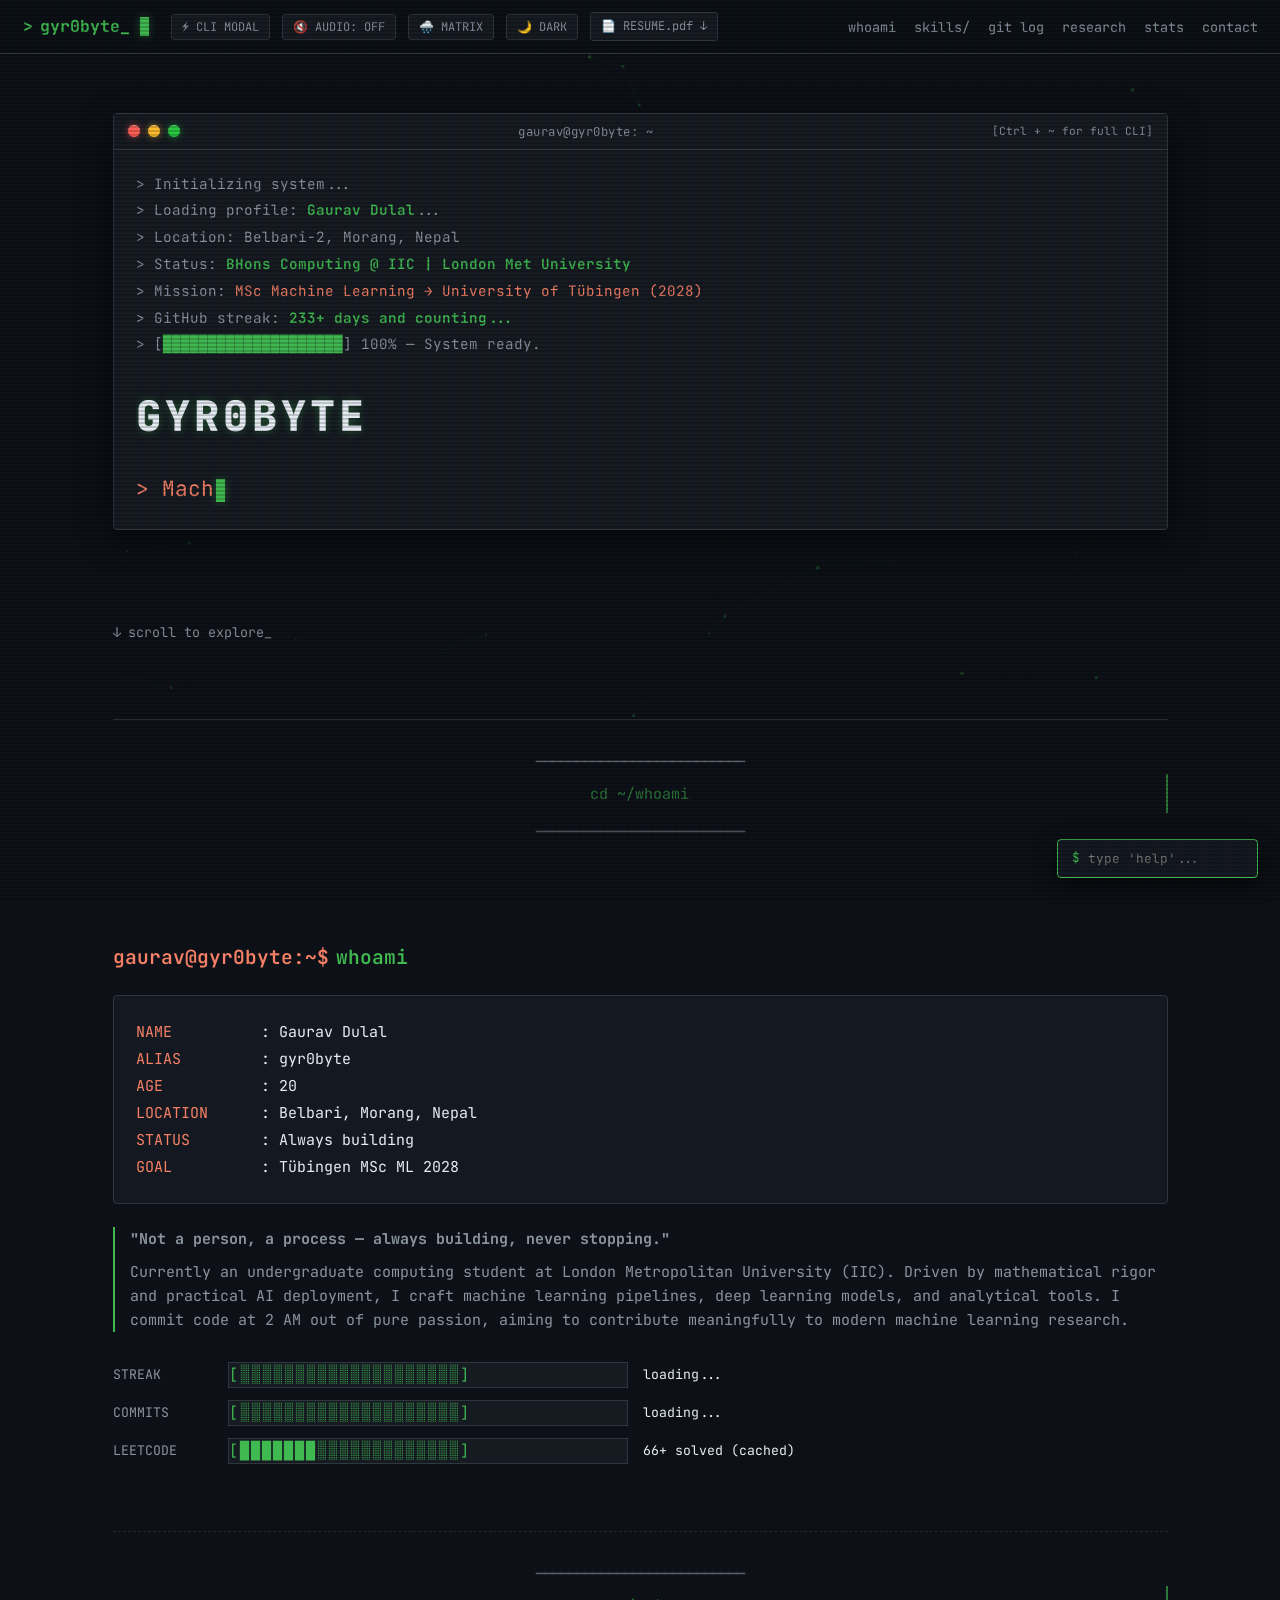
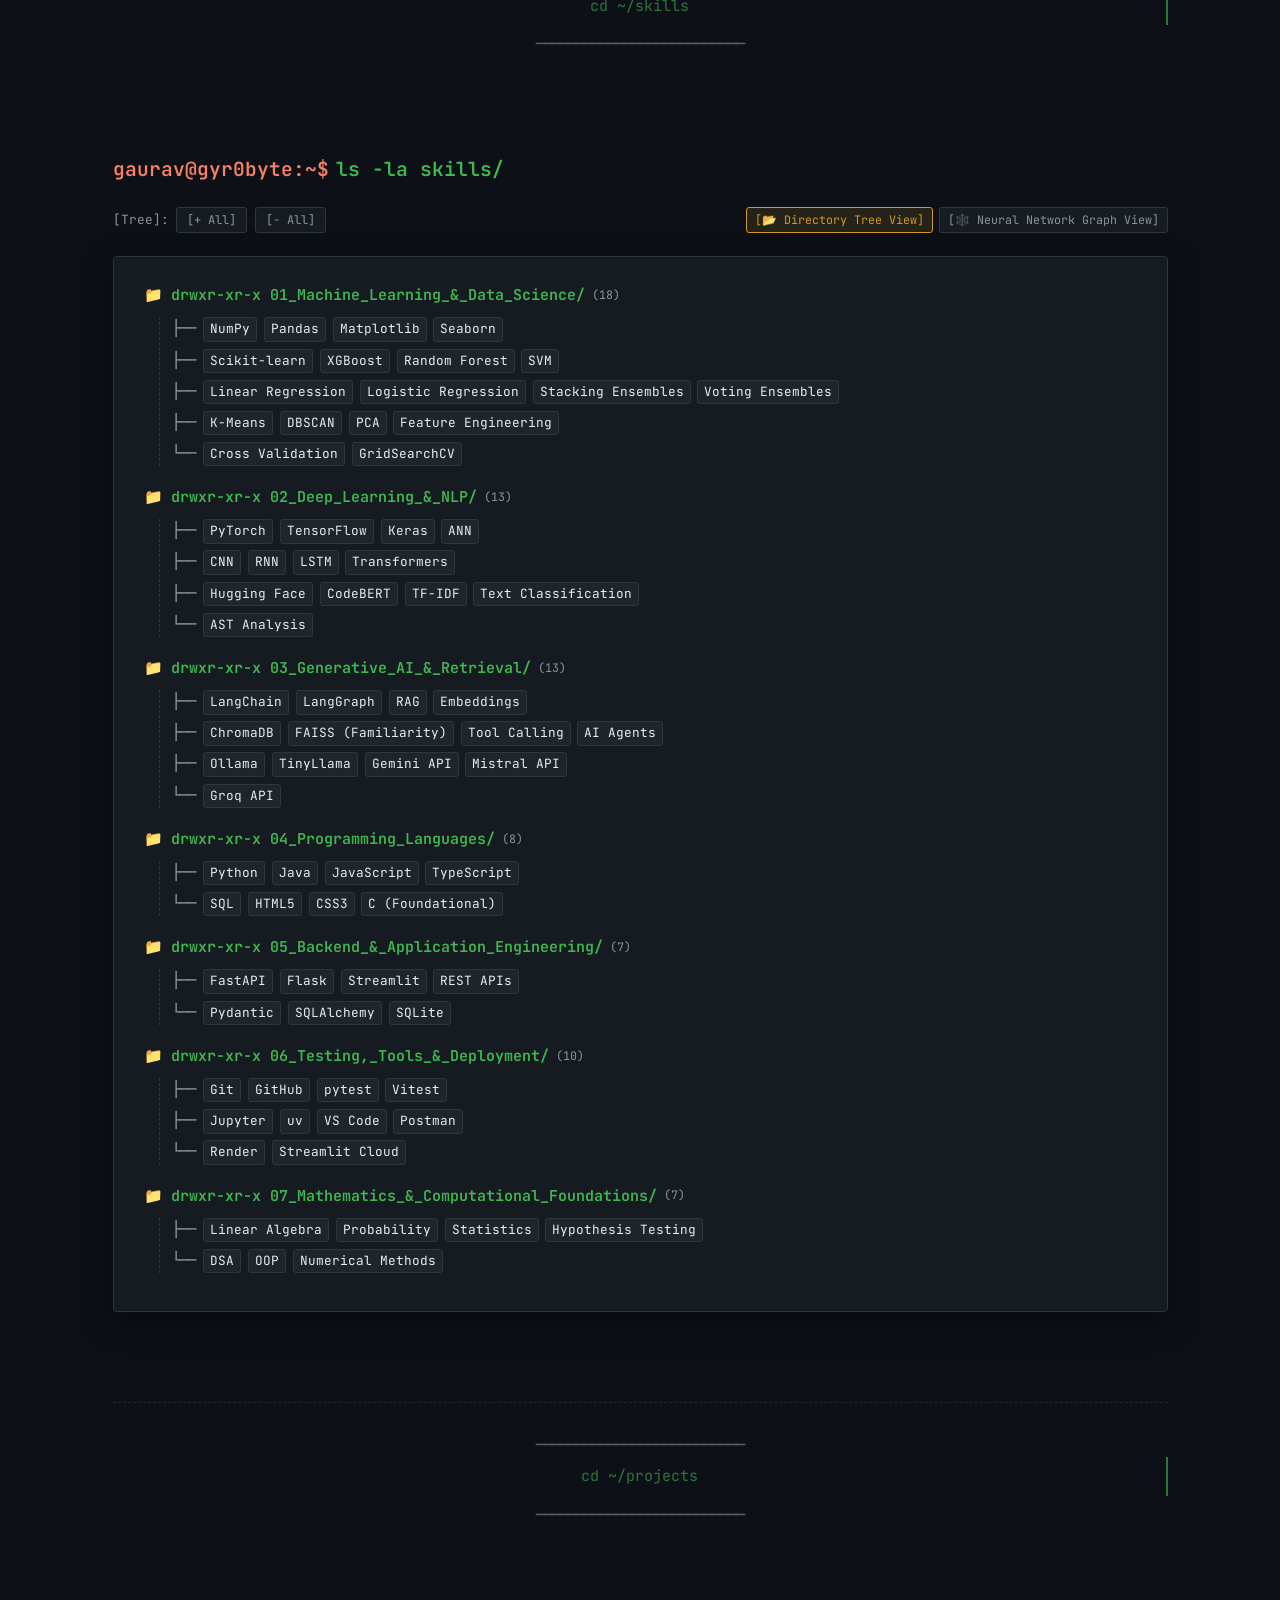
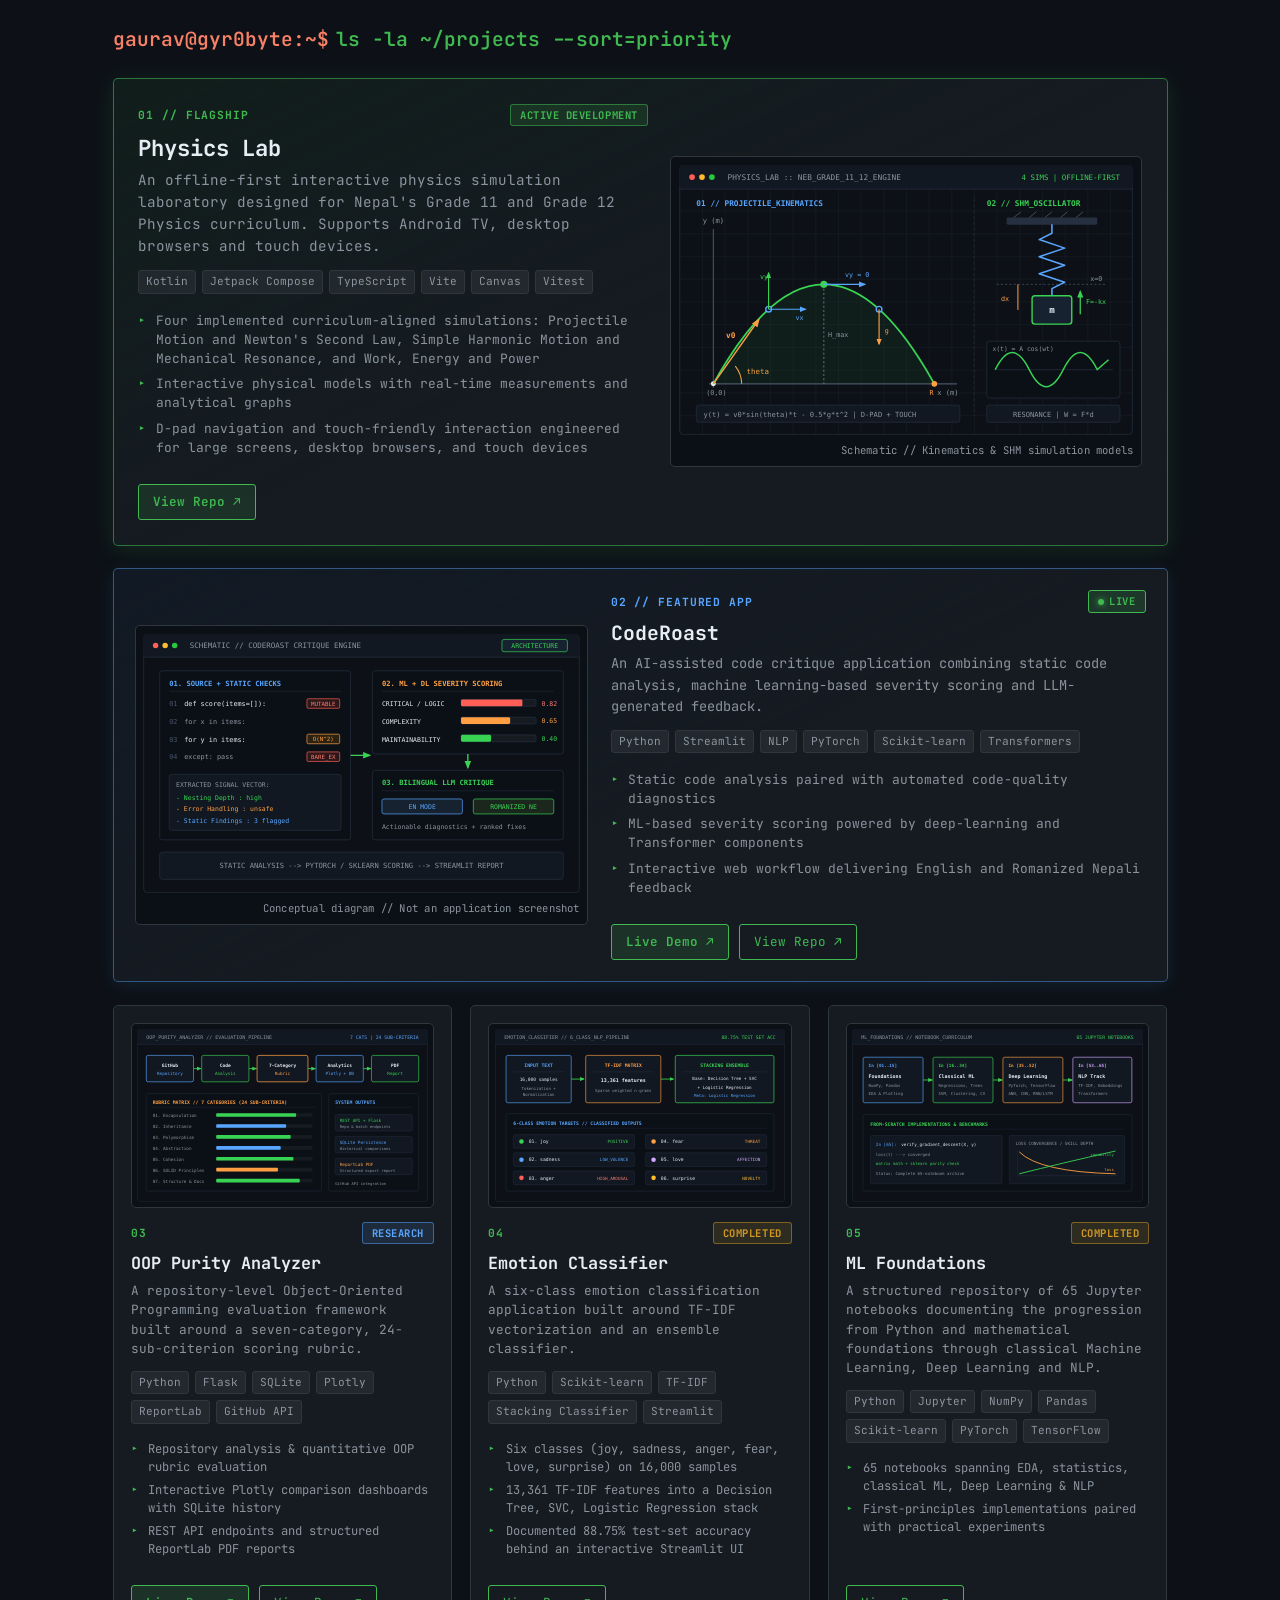
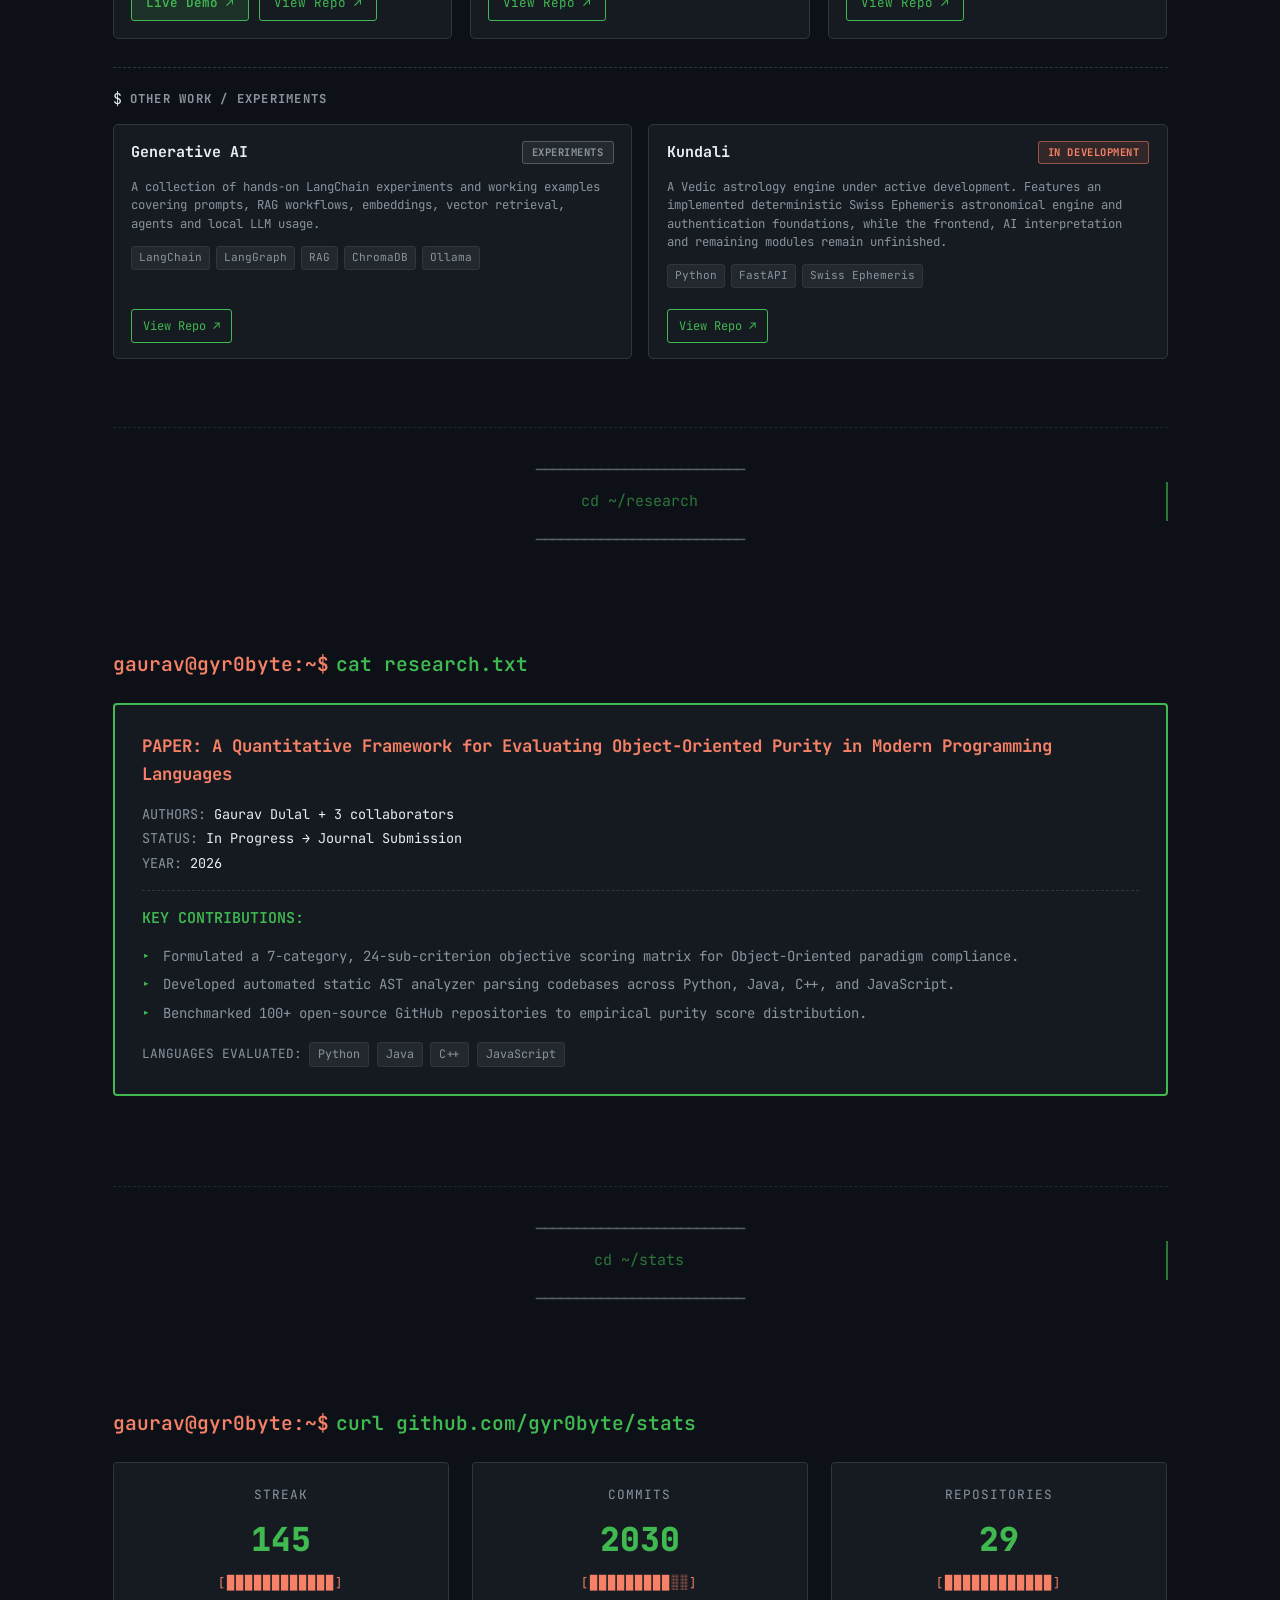
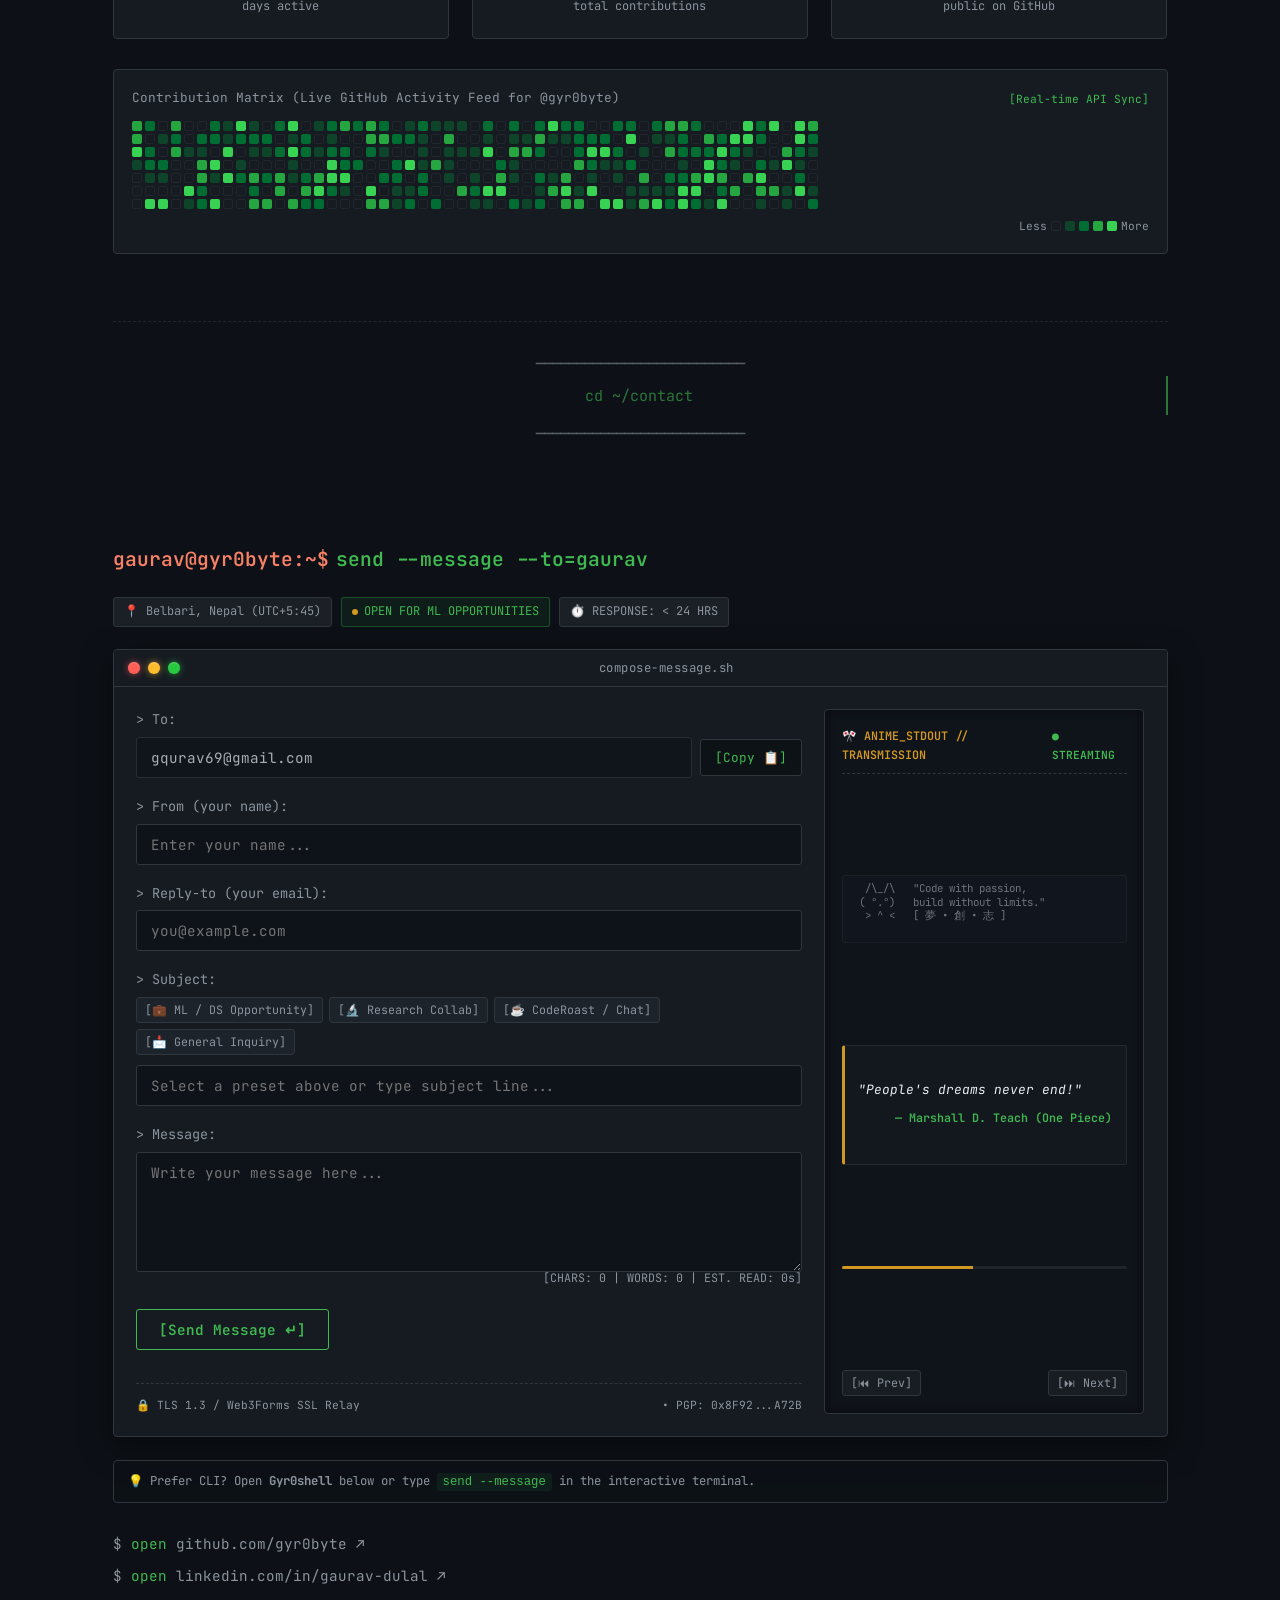
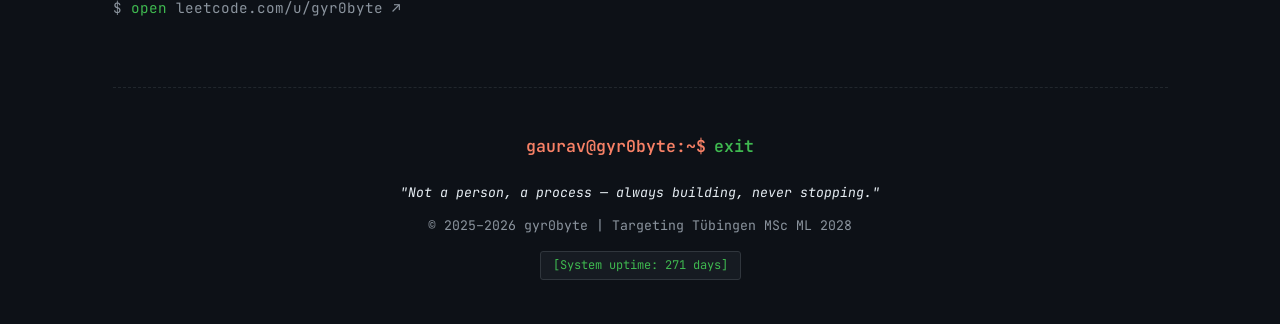
==== commit 58b5781d: "feat: add project architecture SVG previews, CSS sections, and portfolio project integrations" ====
--- a/index.html
+++ b/index.html
@@ -307,168 +307,252 @@
 
         <!-- SECTION 4: PROJECTS / git log -->
         <div class="section-divider"><span>cd ~/projects</span></div>
-        <section id="projects">
-            <div class="command-header">
+        <section id="projects" aria-labelledby="projects-command-heading">
+            <div class="command-header" id="projects-command-heading">
                 <span class="prompt-user">gaurav@gyr0byte:~$</span>
-                <span>git log --oneline --all</span>
-            </div>
-
-            <div class="projects-grid">
-
-                <!-- Project 1: CodeRoast -->
-                <article class="commit-card featured">
-                    <div class="commit-meta">
-                        <div>● commit <span class="commit-hash" onclick="copyCommitHash('c4d90ef')" title="Click to copy hash">c4d90ef</span> (<span style="color: var(--accent-orange);">HEAD -&gt; main</span>)</div>
-                        <div>Author: <span class="commit-author">gyr0byte &lt;gqurav69@gmail.com&gt;</span> | 2026</div>
-                    </div>
-                    <div class="project-title-row">
-                        <h3 class="project-name">1. CodeRoast</h3>
-                        <span class="featured-badge">★ FLAGSHIP</span>
-                    </div>
-                    <div class="tech-tags">
-                        <span class="tag">NLP</span>
-                        <span class="tag">Deep Learning</span>
-                        <span class="tag">AST</span>
-                        <span class="tag">Streamlit</span>
-                    </div>
-                    <ul class="bullets-list">
-                        <li>Multi-stage critique engine: Static AST parsing + PyTorch LSTM severity scoring + Savage LLM roasts</li>
-                        <li>Persistent zero-refusal persona ensuring comedy roasts with precise static code feedback</li>
-                        <li>Interactive Streamlit UI featuring radar chart metric breakdowns and automated scorecards</li>
-                    </ul>
-                    <div class="project-links">
-                        <a href="https://github.com/gyr0byte/CodeRoast" target="_blank" rel="noopener" class="btn-link">View Repo ↗</a>
+                <span>ls -la ~/projects --sort=priority</span>
+            </div>
+
+            <div class="projects-showcase">
+
+                <!-- 01 — Physics Lab (Primary Flagship) -->
+                <article class="project-card project-featured-primary">
+                    <div class="project-split">
+                        <div class="project-body">
+                            <div class="project-topline">
+                                <span class="project-index">01 // FLAGSHIP</span>
+                                <span class="project-status status-active">ACTIVE DEVELOPMENT</span>
+                            </div>
+                            <h3 class="project-name">Physics Lab</h3>
+                            <p class="project-summary">
+                                An offline-first interactive physics simulation laboratory designed for Nepal's Grade 11 and Grade 12 Physics curriculum. Supports Android TV, desktop browsers and touch devices.
+                            </p>
+                            <div class="tech-tags" aria-label="Physics Lab technologies">
+                                <span class="tag">Kotlin</span>
+                                <span class="tag">Jetpack Compose</span>
+                                <span class="tag">TypeScript</span>
+                                <span class="tag">Vite</span>
+                                <span class="tag">Canvas</span>
+                                <span class="tag">Vitest</span>
+                            </div>
+                            <ul class="project-highlights">
+                                <li>Four implemented curriculum-aligned simulations: Projectile Motion and Newton's Second Law, Simple Harmonic Motion and Mechanical Resonance, and Work, Energy and Power</li>
+                                <li>Interactive physical models with real-time measurements and analytical graphs</li>
+                                <li>D-pad navigation and touch-friendly interaction engineered for large screens, desktop browsers, and touch devices</li>
+                            </ul>
+                            <div class="project-links">
+                                <a href="https://github.com/gyr0byte/physics-lab" target="_blank" rel="noopener noreferrer" class="btn-link btn-primary">View Repo ↗</a>
+                            </div>
+                        </div>
+
+                        <figure class="project-visual-frame">
+                            <img src="assets/project-previews/physics-lab.svg"
+                                 alt="Vector diagram illustrating 2D projectile motion with velocity vectors on a coordinate grid and a spring-mass oscillator"
+                                 width="640" height="380" loading="lazy" decoding="async">
+                            <figcaption class="visual-caption">Schematic // Kinematics &amp; SHM simulation models</figcaption>
+                        </figure>
                     </div>
                 </article>
 
-                <!-- Project 2: OOP Purity Analyzer -->
-                <article class="commit-card featured">
-                    <div class="commit-meta">
-                        <div>● commit <span class="commit-hash" onclick="copyCommitHash('a3f8c2d')" title="Click to copy hash">a3f8c2d</span></div>
-                        <div>Author: <span class="commit-author">gyr0byte &lt;gqurav69@gmail.com&gt;</span> | 2026</div>
-                    </div>
-                    <div class="project-title-row">
-                        <h3 class="project-name">2. OOP Purity Analyzer</h3>
-                        <span class="featured-badge">★ RESEARCH</span>
-                    </div>
-                    <div class="tech-tags">
-                        <span class="tag">Flask</span>
-                        <span class="tag">GitHub API</span>
-                        <span class="tag">Plotly</span>
-                        <span class="tag">Research</span>
-                    </div>
-                    <ul class="bullets-list">
-                        <li>Novel 7-category, 24-sub-criterion objective scoring matrix for OOP paradigm compliance</li>
-                        <li>Automated static AST analyzer parsing codebases across Python, Java, C++, and JavaScript</li>
-                        <li>Interactive Plotly analytics dashboard with CSV export underpinning undergraduate research</li>
-                    </ul>
-                    <div class="project-links">
-                        <a href="https://github.com/gyr0byte/OOP_Purity_Analyzer" target="_blank" rel="noopener" class="btn-link">View Repo ↗</a>
-                        <a href="https://oop-purity-analyzer-1.onrender.com" target="_blank" rel="noopener" class="btn-link">Live App ↗</a>
+                <!-- 02 — CodeRoast (Secondary Featured) -->
+                <article class="project-card project-featured-secondary">
+                    <div class="project-split project-split-reverse">
+                        <div class="project-body">
+                            <div class="project-topline">
+                                <span class="project-index">02 // FEATURED APP</span>
+                                <span class="project-status status-live">LIVE</span>
+                            </div>
+                            <h3 class="project-name">CodeRoast</h3>
+                            <p class="project-summary">
+                                An AI-assisted code critique application combining static code analysis, machine learning-based severity scoring and LLM-generated feedback.
+                            </p>
+                            <div class="tech-tags" aria-label="CodeRoast technologies">
+                                <span class="tag">Python</span>
+                                <span class="tag">Streamlit</span>
+                                <span class="tag">NLP</span>
+                                <span class="tag">PyTorch</span>
+                                <span class="tag">Scikit-learn</span>
+                                <span class="tag">Transformers</span>
+                            </div>
+                            <ul class="project-highlights">
+                                <li>Static code analysis paired with automated code-quality diagnostics</li>
+                                <li>ML-based severity scoring powered by deep-learning and Transformer components</li>
+                                <li>Interactive web workflow delivering English and Romanized Nepali feedback</li>
+                            </ul>
+                            <div class="project-links">
+                                <a href="https://coderoast.streamlit.app/" target="_blank" rel="noopener noreferrer" class="btn-link btn-live">Live Demo ↗</a>
+                                <a href="https://github.com/gyr0byte/CodeRoast" target="_blank" rel="noopener noreferrer" class="btn-link">View Repo ↗</a>
+                            </div>
+                        </div>
+
+                        <figure class="project-visual-frame">
+                            <img src="assets/project-previews/coderoast.svg"
+                                 alt="Conceptual terminal-inspired architecture diagram showing source code analysis findings and severity indicators"
+                                 width="640" height="380" loading="lazy" decoding="async">
+                            <figcaption class="visual-caption">Conceptual diagram // Not an application screenshot</figcaption>
+                        </figure>
                     </div>
                 </article>
 
-                <!-- Project 3: Sentimental Analysis -->
-                <article class="commit-card">
-                    <div class="commit-meta">
-                        <div>● commit <span class="commit-hash" onclick="copyCommitHash('f5a43b1')" title="Click to copy hash">f5a43b1</span></div>
-                        <div>Author: <span class="commit-author">gyr0byte &lt;gqurav69@gmail.com&gt;</span> | 2026</div>
-                    </div>
-                    <div class="project-title-row">
-                        <h3 class="project-name">3. Text Emotion Classifier</h3>
-                    </div>
-                    <div class="tech-tags">
-                        <span class="tag">NLP</span>
-                        <span class="tag">TF-IDF</span>
-                        <span class="tag">Stacking Classifier</span>
-                        <span class="tag">Streamlit</span>
-                    </div>
-                    <ul class="bullets-list">
-                        <li>Multi-class text emotion classification engine predicting core emotional states from prose</li>
-                        <li>TF-IDF n-gram vectorization paired with a Scikit-Learn Stacking Ensemble Classifier</li>
-                        <li>Production Streamlit web application with real-time inference and probability distribution</li>
-                    </ul>
-                    <div class="project-links">
-                        <a href="https://github.com/gyr0byte/Sentimental_Analysis" target="_blank" rel="noopener" class="btn-link">View Repo ↗</a>
-                        <a href="https://sentiment-analysis-me.streamlit.app/" target="_blank" rel="noopener" class="btn-link">Live App ↗</a>
-                    </div>
-                </article>
-
-                <!-- Project 4: ML-Foundations -->
-                <article class="commit-card">
-                    <div class="commit-meta">
-                        <div>● commit <span class="commit-hash" onclick="copyCommitHash('d910fe3')" title="Click to copy hash">d910fe3</span></div>
-                        <div>Author: <span class="commit-author">gyr0byte &lt;gqurav69@gmail.com&gt;</span> | 2026</div>
-                    </div>
-                    <div class="project-title-row">
-                        <h3 class="project-name">4. ML-Foundations</h3>
-                        <span class="featured-badge stars">★ 45 STARS · 8 FORKS</span>
-                    </div>
-                    <div class="tech-tags">
-                        <span class="tag">Python</span>
-                        <span class="tag">Jupyter</span>
-                        <span class="tag">Scikit-learn</span>
-                        <span class="tag">XGBoost</span>
-                    </div>
-                    <ul class="bullets-list">
-                        <li>Community-validated ML roadmap with 45+ GitHub stars and 8 forks covering math proofs through deep learning</li>
-                        <li>Modular first-principles implementations spanning NumPy, Pandas, Scikit-Learn, and PyTorch</li>
-                        <li>End-to-end Jupyter Notebooks featuring data preprocessing, EDA, algorithm proofs, and model evaluation</li>
-                    </ul>
-                    <div class="project-links">
-                        <a href="https://github.com/gyr0byte/ML-Foundations" target="_blank" rel="noopener" class="btn-link">View Repo ↗</a>
-                    </div>
-                </article>
-
-                <!-- Project 5: Generative-AI -->
-                <article class="commit-card">
-                    <div class="commit-meta">
-                        <div>&#x25CF; commit <span class="commit-hash" onclick="copyCommitHash('a1c73f2')" title="Click to copy hash">a1c73f2</span></div>
-                        <div>Author: <span class="commit-author">gyr0byte &lt;gqurav69@gmail.com&gt;</span> | 2026</div>
-                    </div>
-                    <div class="project-title-row">
-                        <h3 class="project-name">5. Generative AI with LangChain</h3>
-                    </div>
-                    <div class="tech-tags">
-                        <span class="tag">LangChain</span>
-                        <span class="tag">RAG</span>
-                        <span class="tag">AI Agents</span>
-                        <span class="tag">Embeddings</span>
-                    </div>
-                    <ul class="bullets-list">
-                        <li>Hands-on LangChain integration covering chat models, retrieval-augmented generation, and tool-using agents</li>
-                        <li>End-to-end RAG pipelines with document loading, chunking, embedding, and vector store retrieval</li>
-                        <li>Multi-provider API orchestration demonstrating prompt chaining, memory, and agentic workflows</li>
-                    </ul>
-                    <div class="project-links">
-                        <a href="https://github.com/gyr0byte/Generative-AI" target="_blank" rel="noopener" class="btn-link">View Repo &#x2197;</a>
-                    </div>
-                </article>
-
-                <!-- Project 6: Kundali-SYP -->
-                <article class="commit-card">
-                    <div class="commit-meta">
-                        <div>&#x25CF; commit <span class="commit-hash" onclick="copyCommitHash('d4b92e7')" title="Click to copy hash">d4b92e7</span></div>
-                        <div>Author: <span class="commit-author">gyr0byte &lt;gqurav69@gmail.com&gt;</span> | 2026</div>
-                    </div>
-                    <div class="project-title-row">
-                        <h3 class="project-name">6. Kundali &#x2014; Vedic Chart Platform</h3>
-                    </div>
-                    <div class="tech-tags">
-                        <span class="tag">FastAPI</span>
-                        <span class="tag">Swiss Ephemeris</span>
-                        <span class="tag">Full-Stack</span>
-                        <span class="tag">Python</span>
-                    </div>
-                    <ul class="bullets-list">
-                        <li>Full-stack Vedic astrology platform computing birth charts via Swiss Ephemeris with sub-degree precision</li>
-                        <li>FastAPI backend with modular calculation engine, comprehensive test suite, and CLI entry point</li>
-                        <li>Production-ready architecture with environment isolation, ephemeris data management, and AGPL-3.0 licensing</li>
-                    </ul>
-                    <div class="project-links">
-                        <a href="https://github.com/gyr0byte/Kundali-SYP" target="_blank" rel="noopener" class="btn-link">View Repo &#x2197;</a>
-                    </div>
-                </article>
+                <!-- 03–05 Compact Primary Row -->
+                <div class="projects-compact-grid">
+
+                    <!-- 03 — OOP Purity Analyzer -->
+                    <article class="project-card project-compact">
+                        <figure class="project-visual-frame project-visual-compact">
+                            <img src="assets/project-previews/oop-purity-analyzer.svg"
+                                 alt="Evaluation pipeline diagram from GitHub Repository through Code Analysis and 7-Category Rubric to Analytics and PDF Report"
+                                 width="640" height="380" loading="lazy" decoding="async">
+                        </figure>
+                        <div class="project-body">
+                            <div class="project-topline">
+                                <span class="project-index">03</span>
+                                <span class="project-status status-research">RESEARCH</span>
+                            </div>
+                            <h3 class="project-name">OOP Purity Analyzer</h3>
+                            <p class="project-summary">
+                                A repository-level Object-Oriented Programming evaluation framework built around a seven-category, 24-sub-criterion scoring rubric.
+                            </p>
+                            <div class="tech-tags" aria-label="OOP Purity Analyzer technologies">
+                                <span class="tag">Python</span>
+                                <span class="tag">Flask</span>
+                                <span class="tag">SQLite</span>
+                                <span class="tag">Plotly</span>
+                                <span class="tag">ReportLab</span>
+                                <span class="tag">GitHub API</span>
+                            </div>
+                            <ul class="project-highlights">
+                                <li>Repository analysis &amp; quantitative OOP rubric evaluation</li>
+                                <li>Interactive Plotly comparison dashboards with SQLite history</li>
+                                <li>REST API endpoints and structured ReportLab PDF reports</li>
+                            </ul>
+                            <div class="project-links">
+                                <a href="https://oop-purity-analyzer-1.onrender.com" target="_blank" rel="noopener noreferrer" class="btn-link btn-live">Live Demo ↗</a>
+                                <a href="https://github.com/gyr0byte/OOP_Purity_Analyzer" target="_blank" rel="noopener noreferrer" class="btn-link">View Repo ↗</a>
+                            </div>
+                        </div>
+                    </article>
+
+                    <!-- 04 — Emotion Classifier -->
+                    <article class="project-card project-compact">
+                        <figure class="project-visual-frame project-visual-compact">
+                            <img src="assets/project-previews/emotion-classifier.svg"
+                                 alt="Diagram showing TF-IDF extraction with 13,361 features feeding a Stacking Classifier for six emotion classes"
+                                 width="640" height="380" loading="lazy" decoding="async">
+                        </figure>
+                        <div class="project-body">
+                            <div class="project-topline">
+                                <span class="project-index">04</span>
+                                <span class="project-status status-completed">COMPLETED</span>
+                            </div>
+                            <h3 class="project-name">Emotion Classifier</h3>
+                            <p class="project-summary">
+                                A six-class emotion classification application built around TF-IDF vectorization and an ensemble classifier.
+                            </p>
+                            <div class="tech-tags" aria-label="Emotion Classifier technologies">
+                                <span class="tag">Python</span>
+                                <span class="tag">Scikit-learn</span>
+                                <span class="tag">TF-IDF</span>
+                                <span class="tag">Stacking Classifier</span>
+                                <span class="tag">Streamlit</span>
+                            </div>
+                            <ul class="project-highlights">
+                                <li>Six classes (joy, sadness, anger, fear, love, surprise) on 16,000 samples</li>
+                                <li>13,361 TF-IDF features into a Decision Tree, SVC, Logistic Regression stack</li>
+                                <li>Documented 88.75% test-set accuracy behind an interactive Streamlit UI</li>
+                            </ul>
+                            <div class="project-links">
+                                <a href="https://github.com/gyr0byte/Sentimental_Analysis" target="_blank" rel="noopener noreferrer" class="btn-link">View Repo ↗</a>
+                            </div>
+                        </div>
+                    </article>
+
+                    <!-- 05 — ML Foundations -->
+                    <article class="project-card project-compact">
+                        <figure class="project-visual-frame project-visual-compact">
+                            <img src="assets/project-previews/ml-foundations.svg"
+                                 alt="Curriculum diagram showing progression across 65 Jupyter notebooks from Python and Math to Machine Learning, Deep Learning, and NLP"
+                                 width="640" height="380" loading="lazy" decoding="async">
+                        </figure>
+                        <div class="project-body">
+                            <div class="project-topline">
+                                <span class="project-index">05</span>
+                                <span class="project-status status-completed">COMPLETED</span>
+                            </div>
+                            <h3 class="project-name">ML Foundations</h3>
+                            <p class="project-summary">
+                                A structured repository of 65 Jupyter notebooks documenting the progression from Python and mathematical foundations through classical Machine Learning, Deep Learning and NLP.
+                            </p>
+                            <div class="tech-tags" aria-label="ML Foundations technologies">
+                                <span class="tag">Python</span>
+                                <span class="tag">Jupyter</span>
+                                <span class="tag">NumPy</span>
+                                <span class="tag">Pandas</span>
+                                <span class="tag">Scikit-learn</span>
+                                <span class="tag">PyTorch</span>
+                                <span class="tag">TensorFlow</span>
+                            </div>
+                            <ul class="project-highlights">
+                                <li>65 notebooks spanning EDA, statistics, classical ML, Deep Learning &amp; NLP</li>
+                                <li>First-principles implementations paired with practical experiments</li>
+                            </ul>
+                            <div class="project-links">
+                                <a href="https://github.com/gyr0byte/ML-Foundations" target="_blank" rel="noopener noreferrer" class="btn-link">View Repo ↗</a>
+                            </div>
+                        </div>
+                    </article>
+
+                </div>
+
+                <!-- Secondary Work / Experiments -->
+                <div class="other-work-section">
+                    <div class="other-work-header">
+                        <span class="prompt-user">$</span>
+                        <h3 class="other-work-title">OTHER WORK / EXPERIMENTS</h3>
+                    </div>
+
+                    <div class="experiments-grid">
+
+                        <article class="experiment-card">
+                            <div class="project-topline">
+                                <h4 class="experiment-name">Generative AI</h4>
+                                <span class="project-status status-experiments">EXPERIMENTS</span>
+                            </div>
+                            <p class="experiment-summary">
+                                A collection of hands-on LangChain experiments and working examples covering prompts, RAG workflows, embeddings, vector retrieval, agents and local LLM usage.
+                            </p>
+                            <div class="tech-tags" aria-label="Generative AI technologies">
+                                <span class="tag">LangChain</span>
+                                <span class="tag">LangGraph</span>
+                                <span class="tag">RAG</span>
+                                <span class="tag">ChromaDB</span>
+                                <span class="tag">Ollama</span>
+                            </div>
+                            <div class="project-links">
+                                <a href="https://github.com/gyr0byte/Generative-AI" target="_blank" rel="noopener noreferrer" class="btn-link btn-compact">View Repo ↗</a>
+                            </div>
+                        </article>
+
+                        <article class="experiment-card">
+                            <div class="project-topline">
+                                <h4 class="experiment-name">Kundali</h4>
+                                <span class="project-status status-dev">IN DEVELOPMENT</span>
+                            </div>
+                            <p class="experiment-summary">
+                                A Vedic astrology engine under active development. Features an implemented deterministic Swiss Ephemeris astronomical engine and authentication foundations, while the frontend, AI interpretation and remaining modules remain unfinished.
+                            </p>
+                            <div class="tech-tags" aria-label="Kundali technologies">
+                                <span class="tag">Python</span>
+                                <span class="tag">FastAPI</span>
+                                <span class="tag">Swiss Ephemeris</span>
+                            </div>
+                            <div class="project-links">
+                                <a href="https://github.com/gyr0byte/Kundali-SYP" target="_blank" rel="noopener noreferrer" class="btn-link btn-compact">View Repo ↗</a>
+                            </div>
+                        </article>
+
+                    </div>
+                </div>
 
             </div>
         </section>
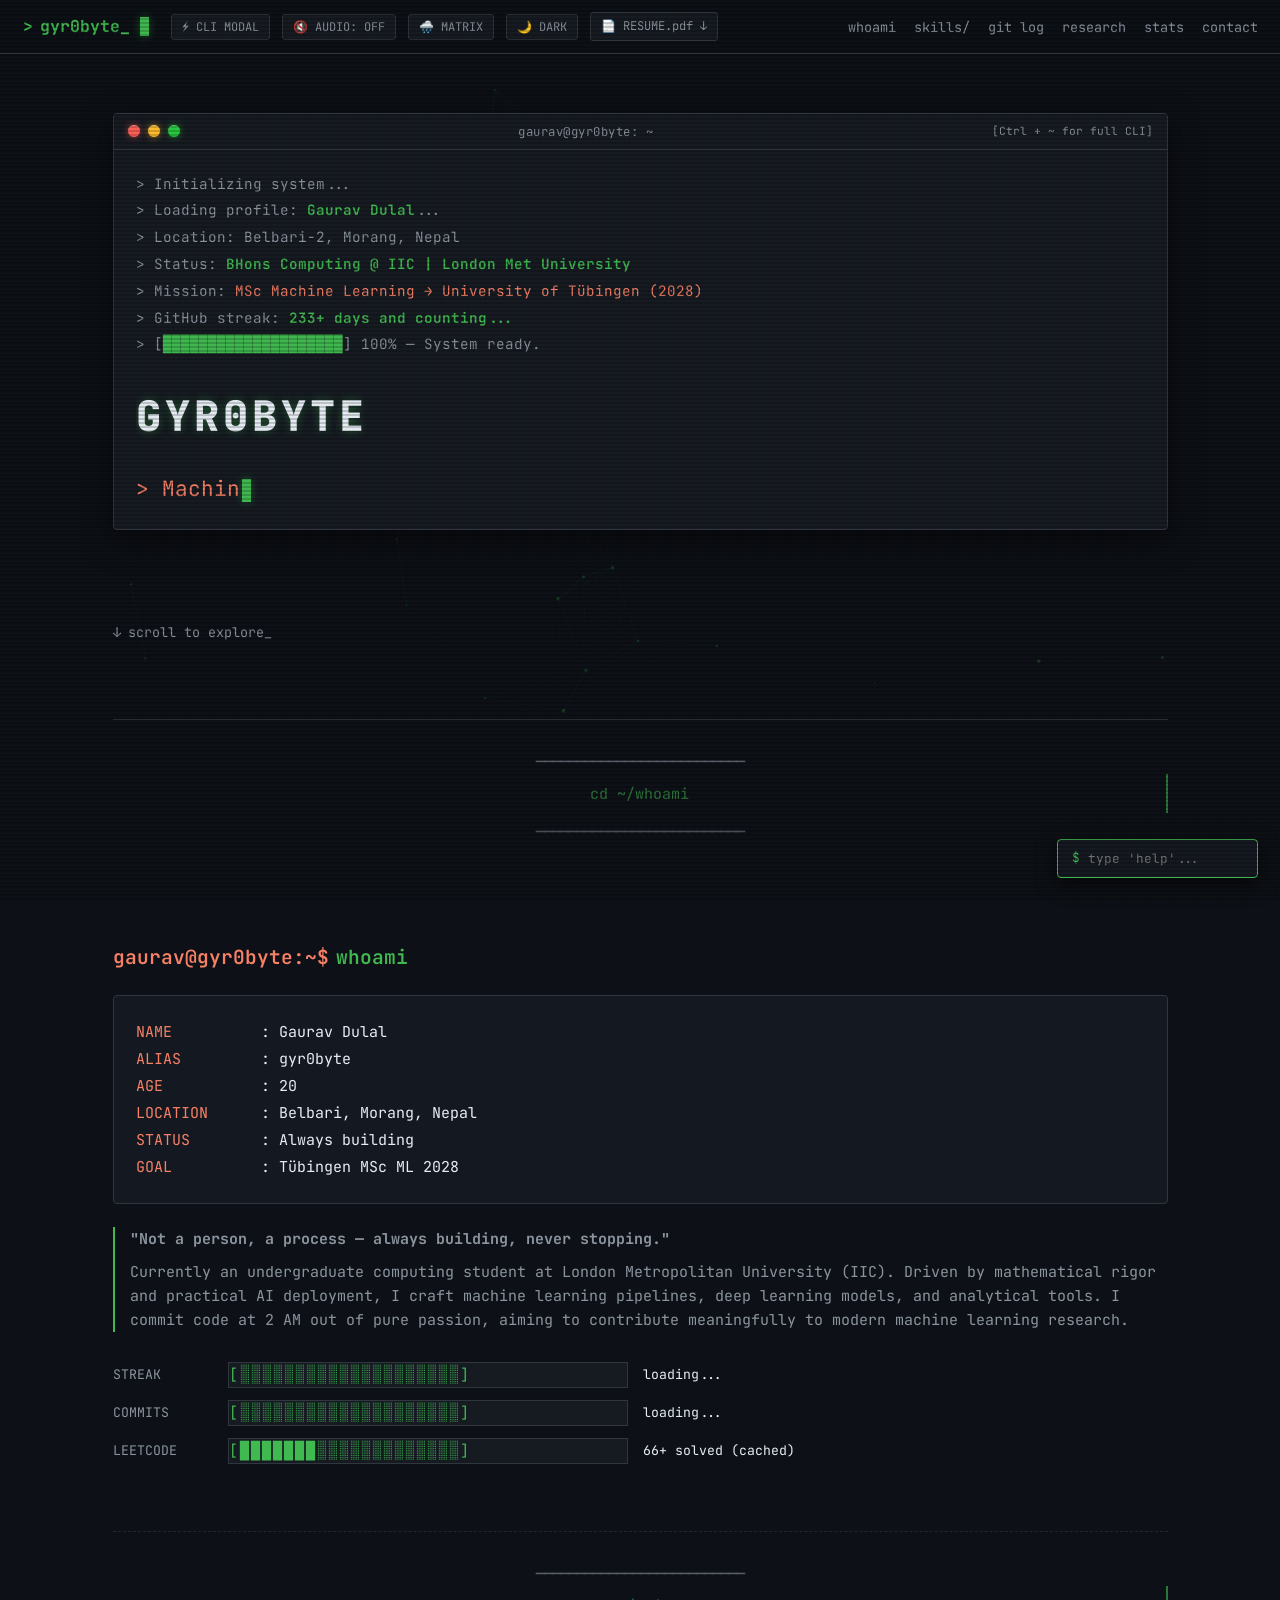
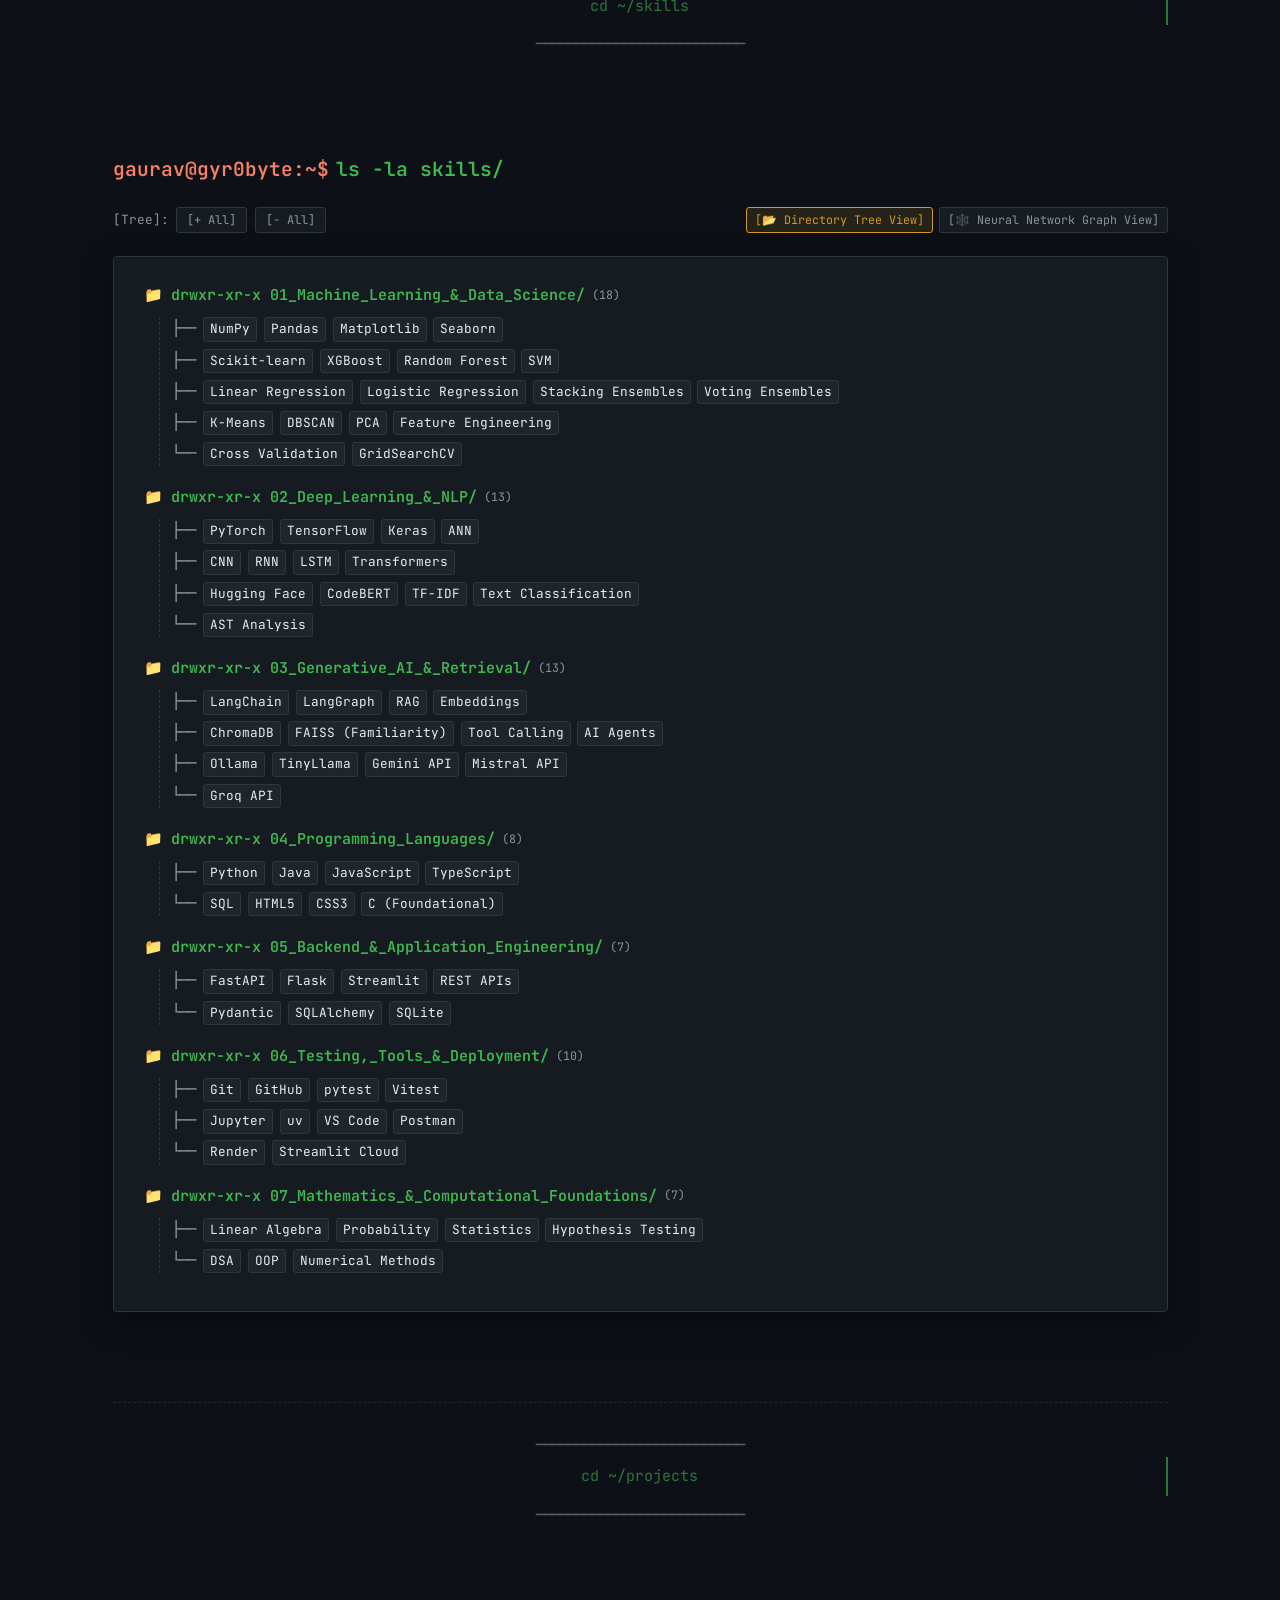
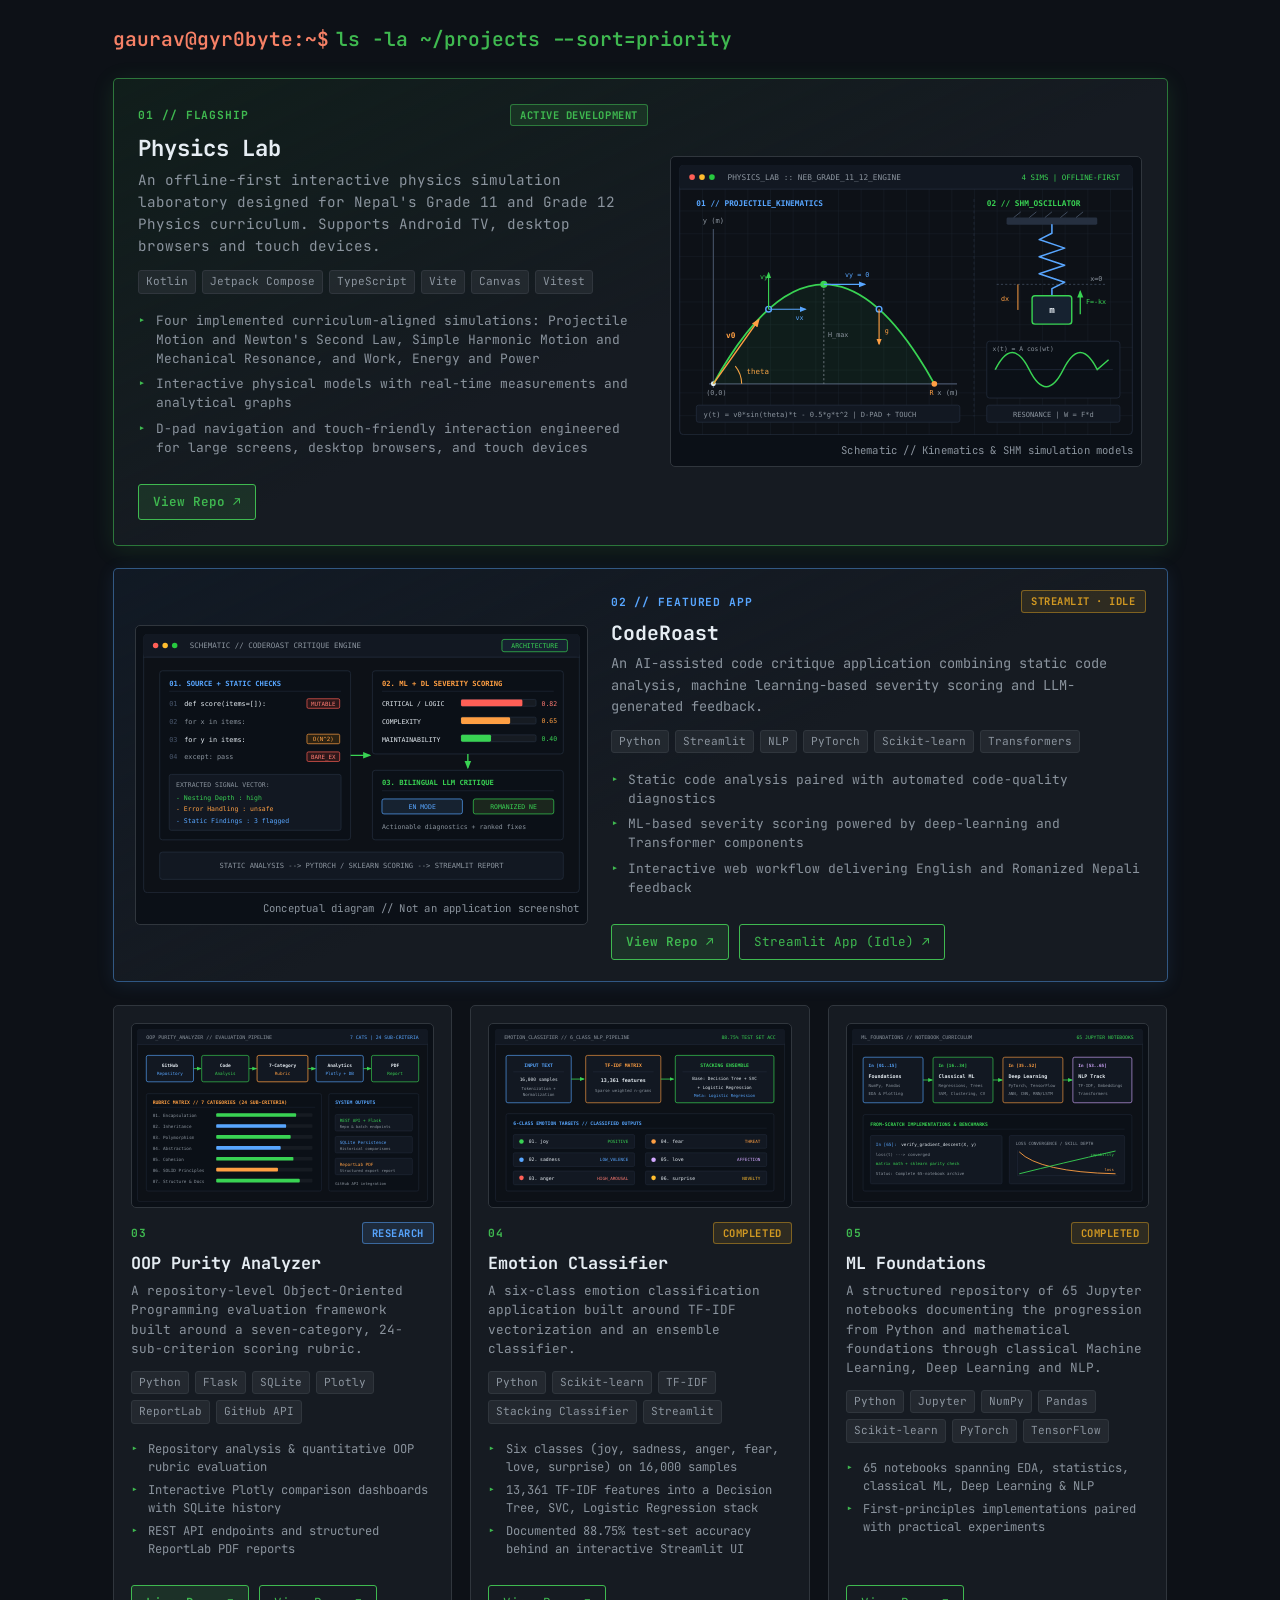
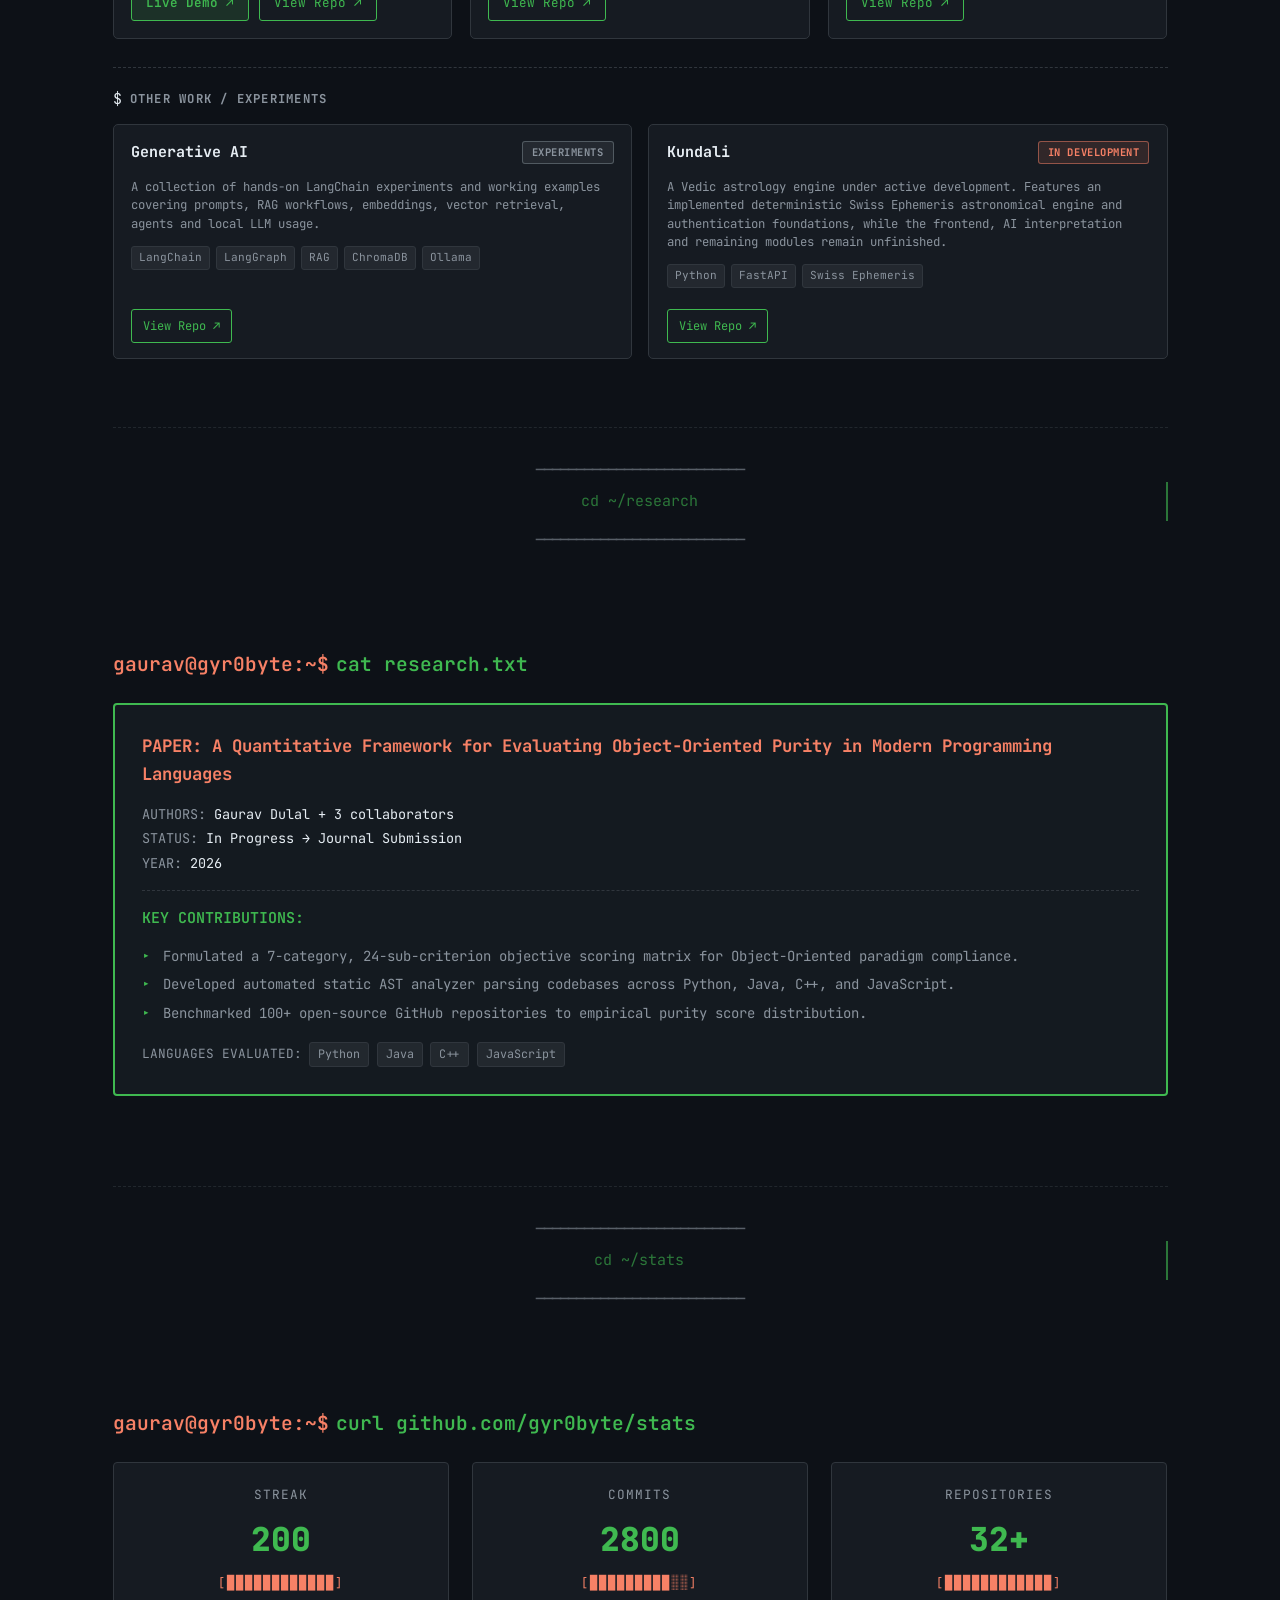
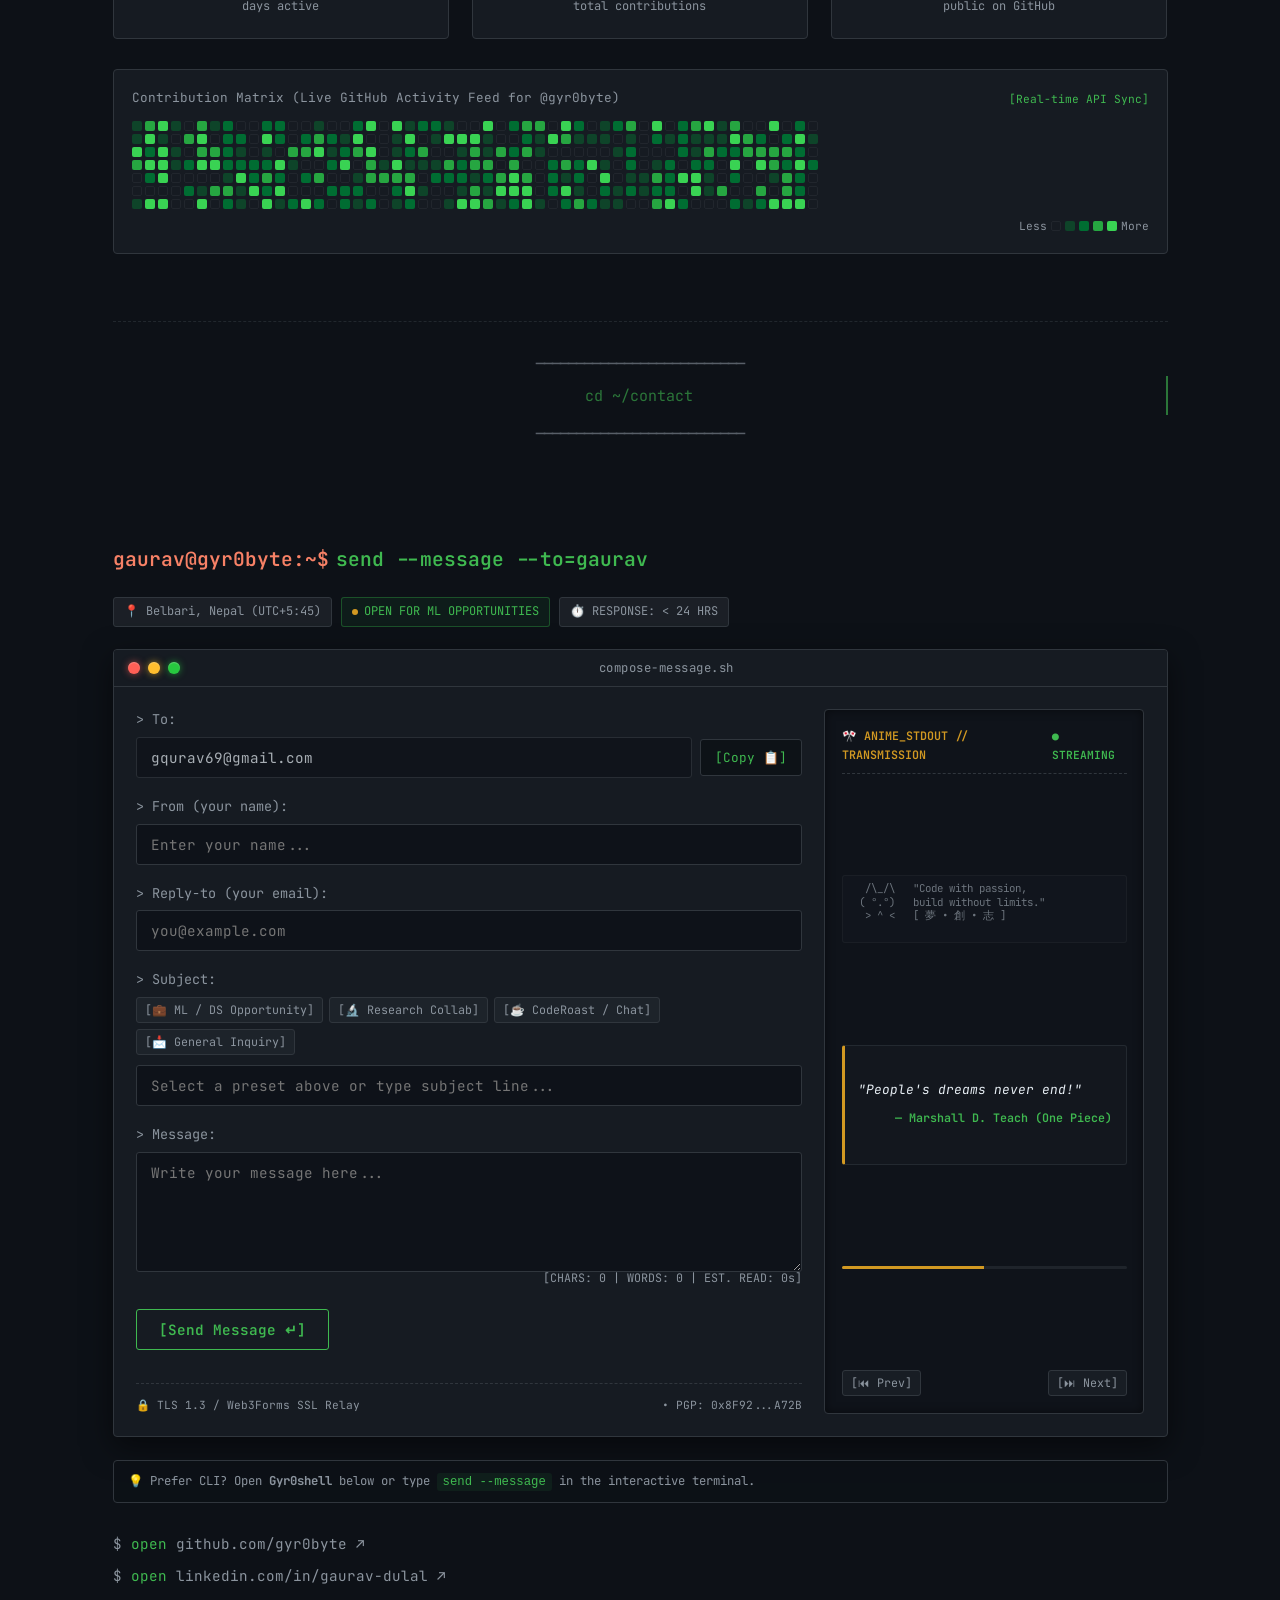
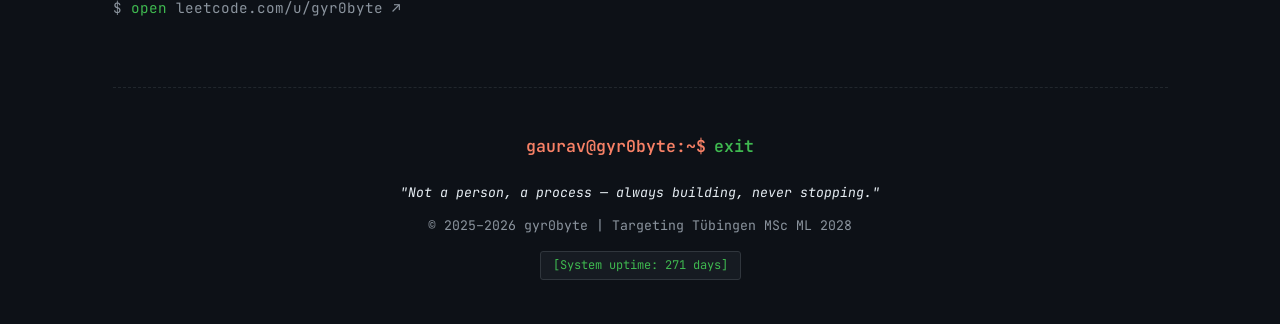
==== commit 3cbfe561: "feat: add sections stylesheet and update index structure" ====
--- a/index.html
+++ b/index.html
@@ -360,7 +360,7 @@
                         <div class="project-body">
                             <div class="project-topline">
                                 <span class="project-index">02 // FEATURED APP</span>
-                                <span class="project-status status-live">LIVE</span>
+                                <span class="project-status status-idle">STREAMLIT · IDLE</span>
                             </div>
                             <h3 class="project-name">CodeRoast</h3>
                             <p class="project-summary">
@@ -380,8 +380,8 @@
                                 <li>Interactive web workflow delivering English and Romanized Nepali feedback</li>
                             </ul>
                             <div class="project-links">
-                                <a href="https://coderoast.streamlit.app/" target="_blank" rel="noopener noreferrer" class="btn-link btn-live">Live Demo ↗</a>
-                                <a href="https://github.com/gyr0byte/CodeRoast" target="_blank" rel="noopener noreferrer" class="btn-link">View Repo ↗</a>
+                                <a href="https://github.com/gyr0byte/CodeRoast" target="_blank" rel="noopener noreferrer" class="btn-link btn-primary">View Repo ↗</a>
+                                <a href="https://coderoast.streamlit.app/" target="_blank" rel="noopener noreferrer" class="btn-link" title="Streamlit Cloud demo currently sleeps after inactivity; wakes on demand">Streamlit App (Idle) ↗</a>
                             </div>
                         </div>
 
